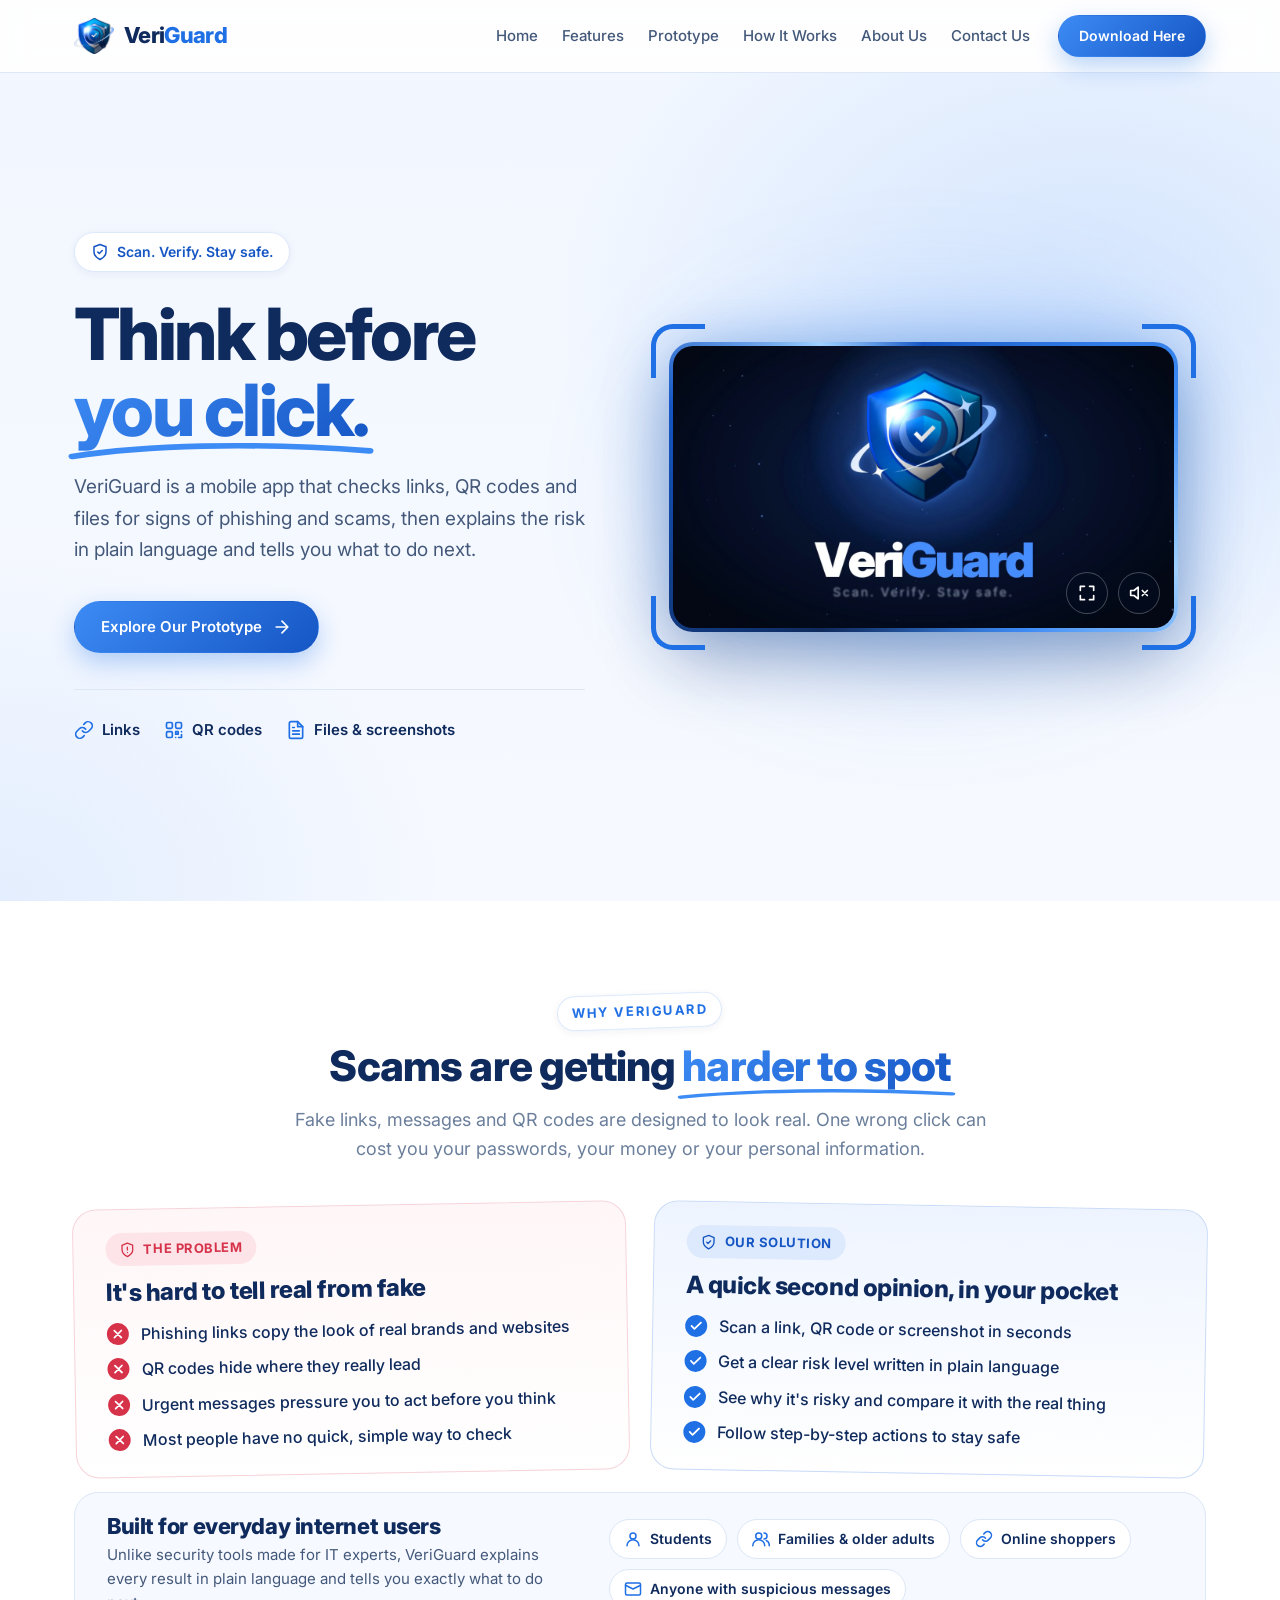
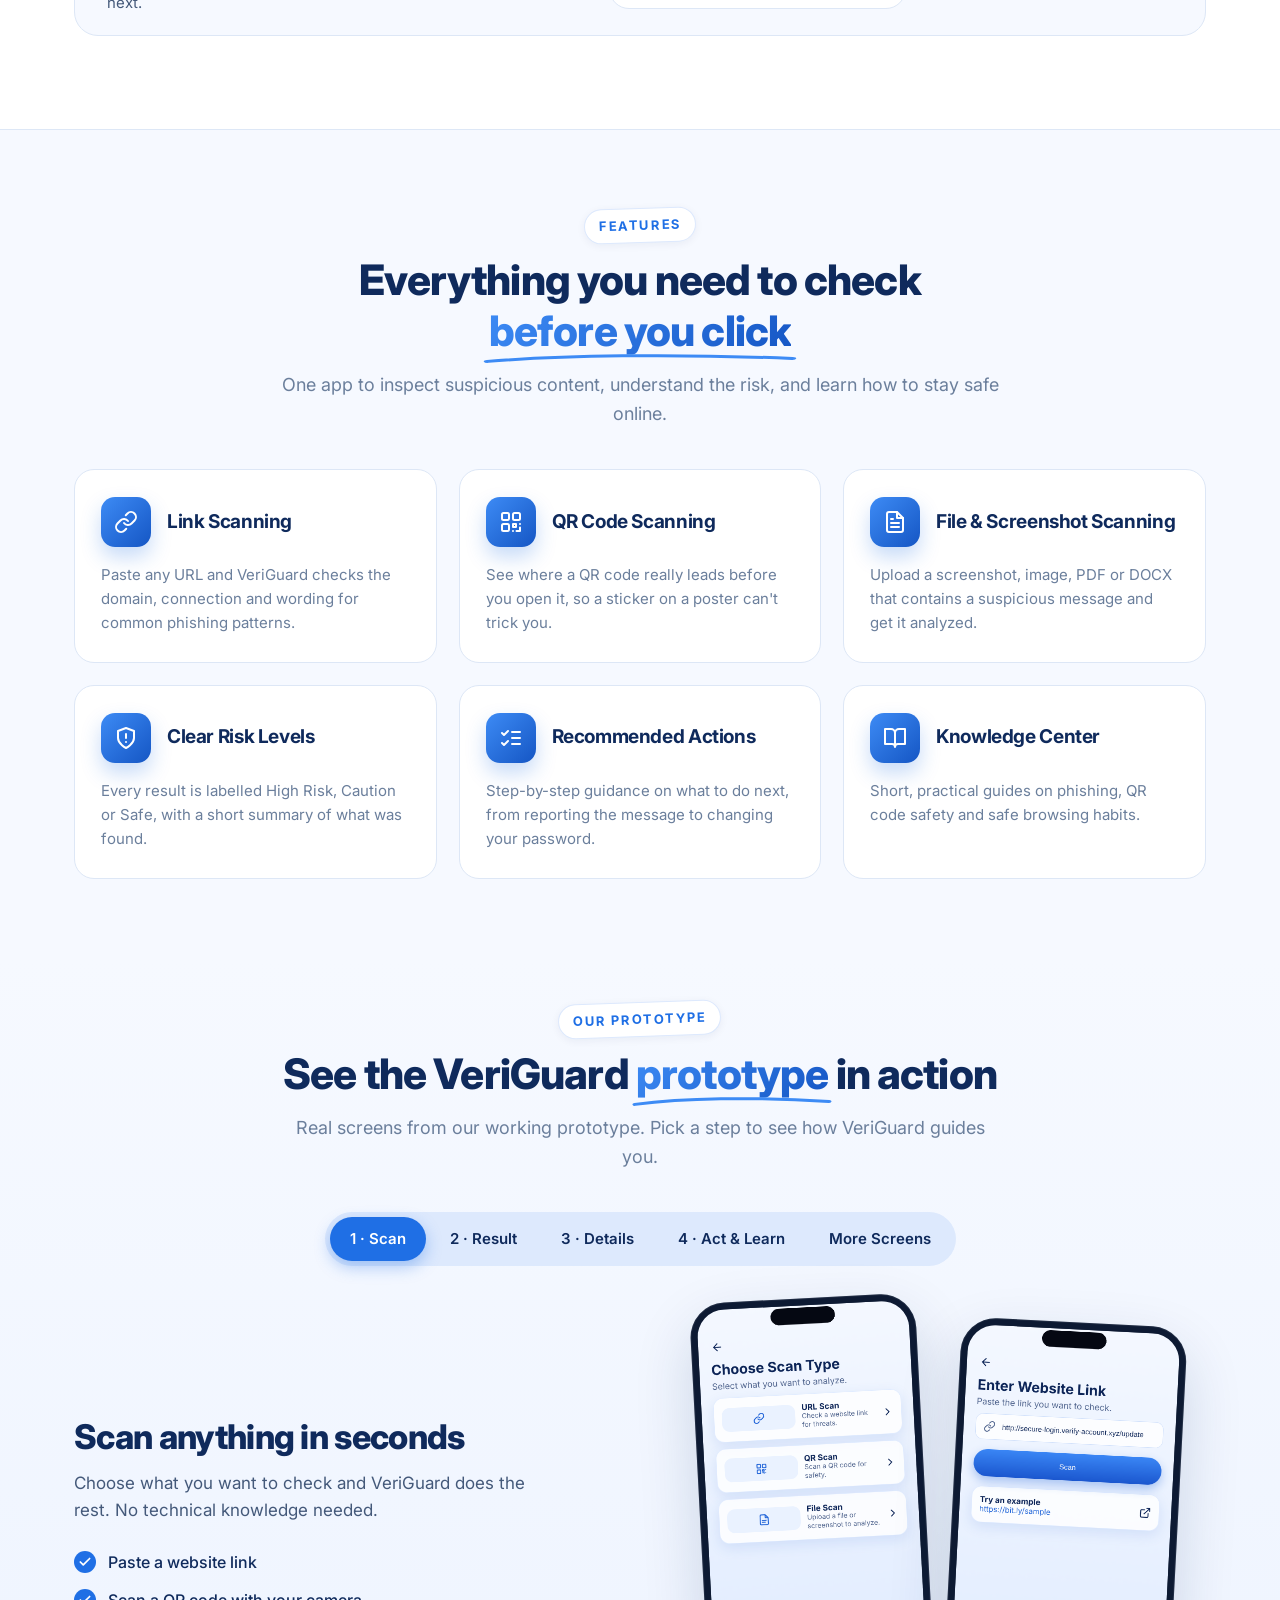
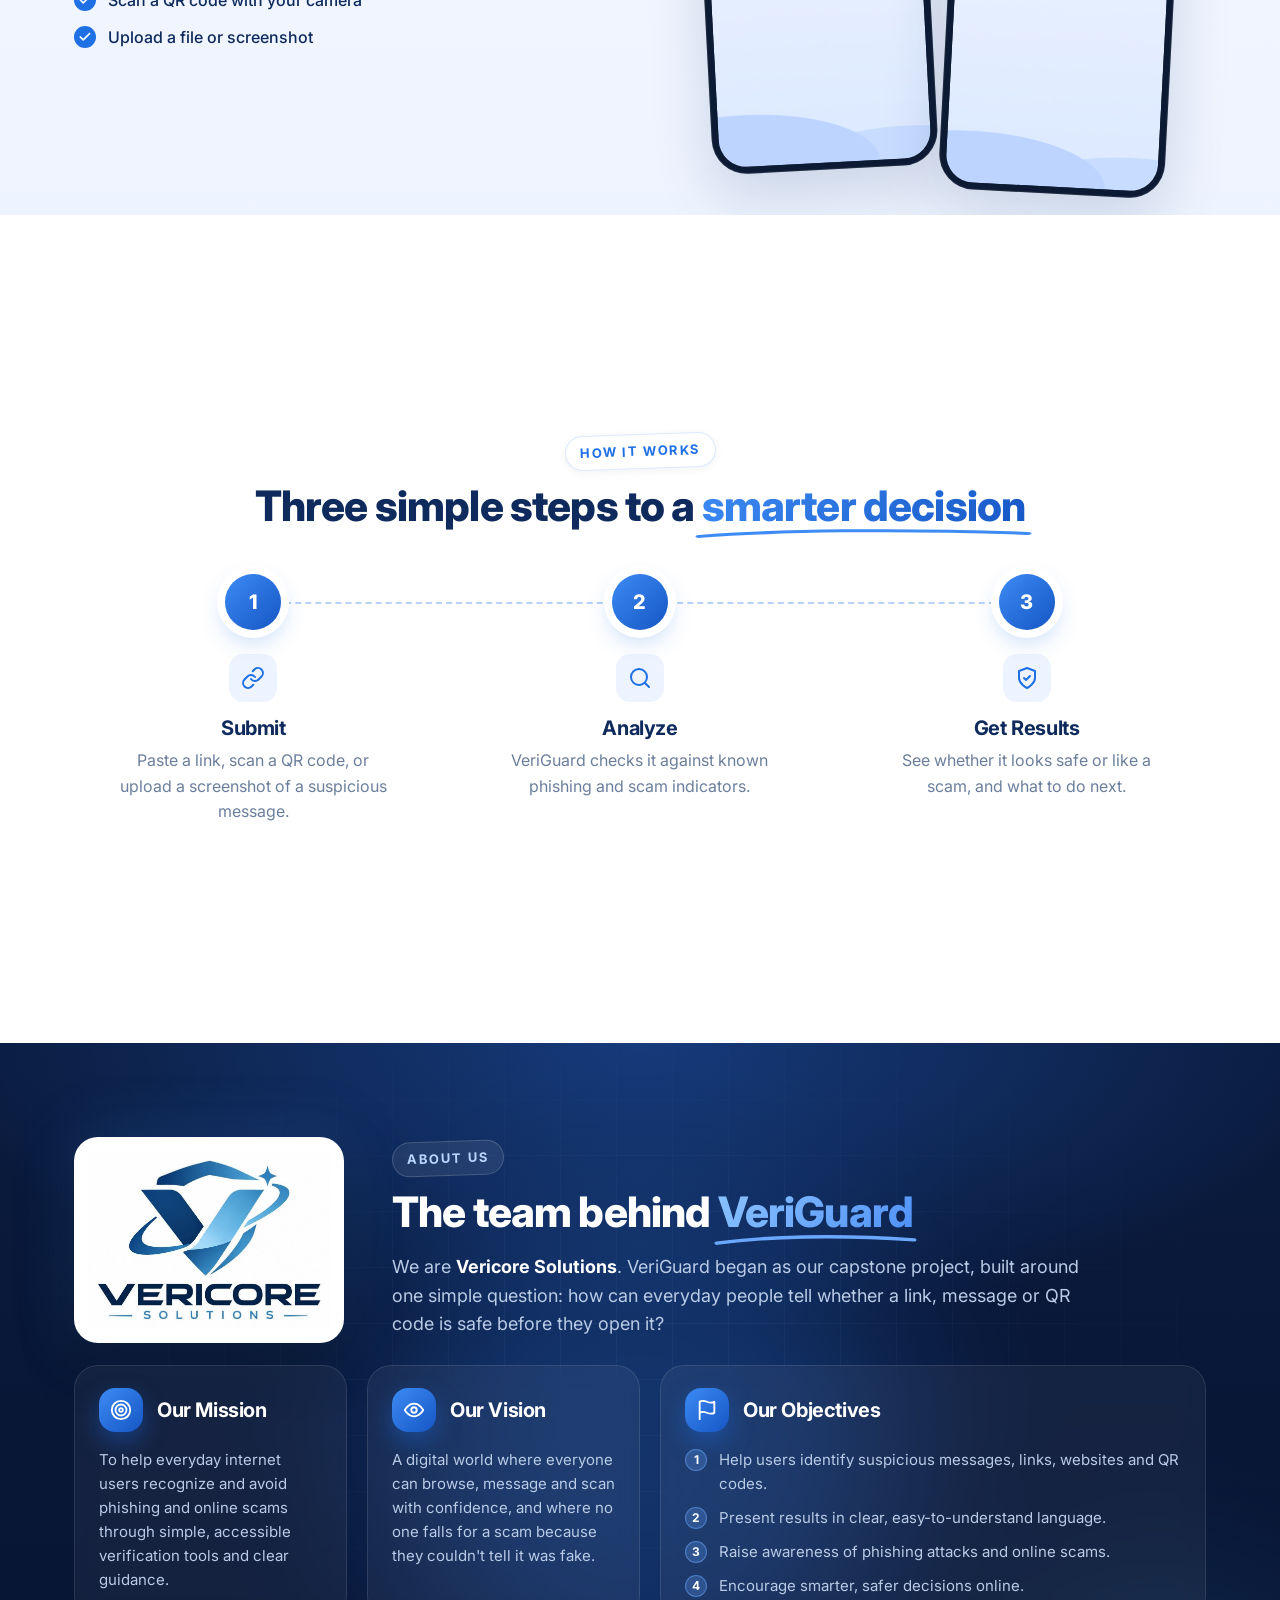
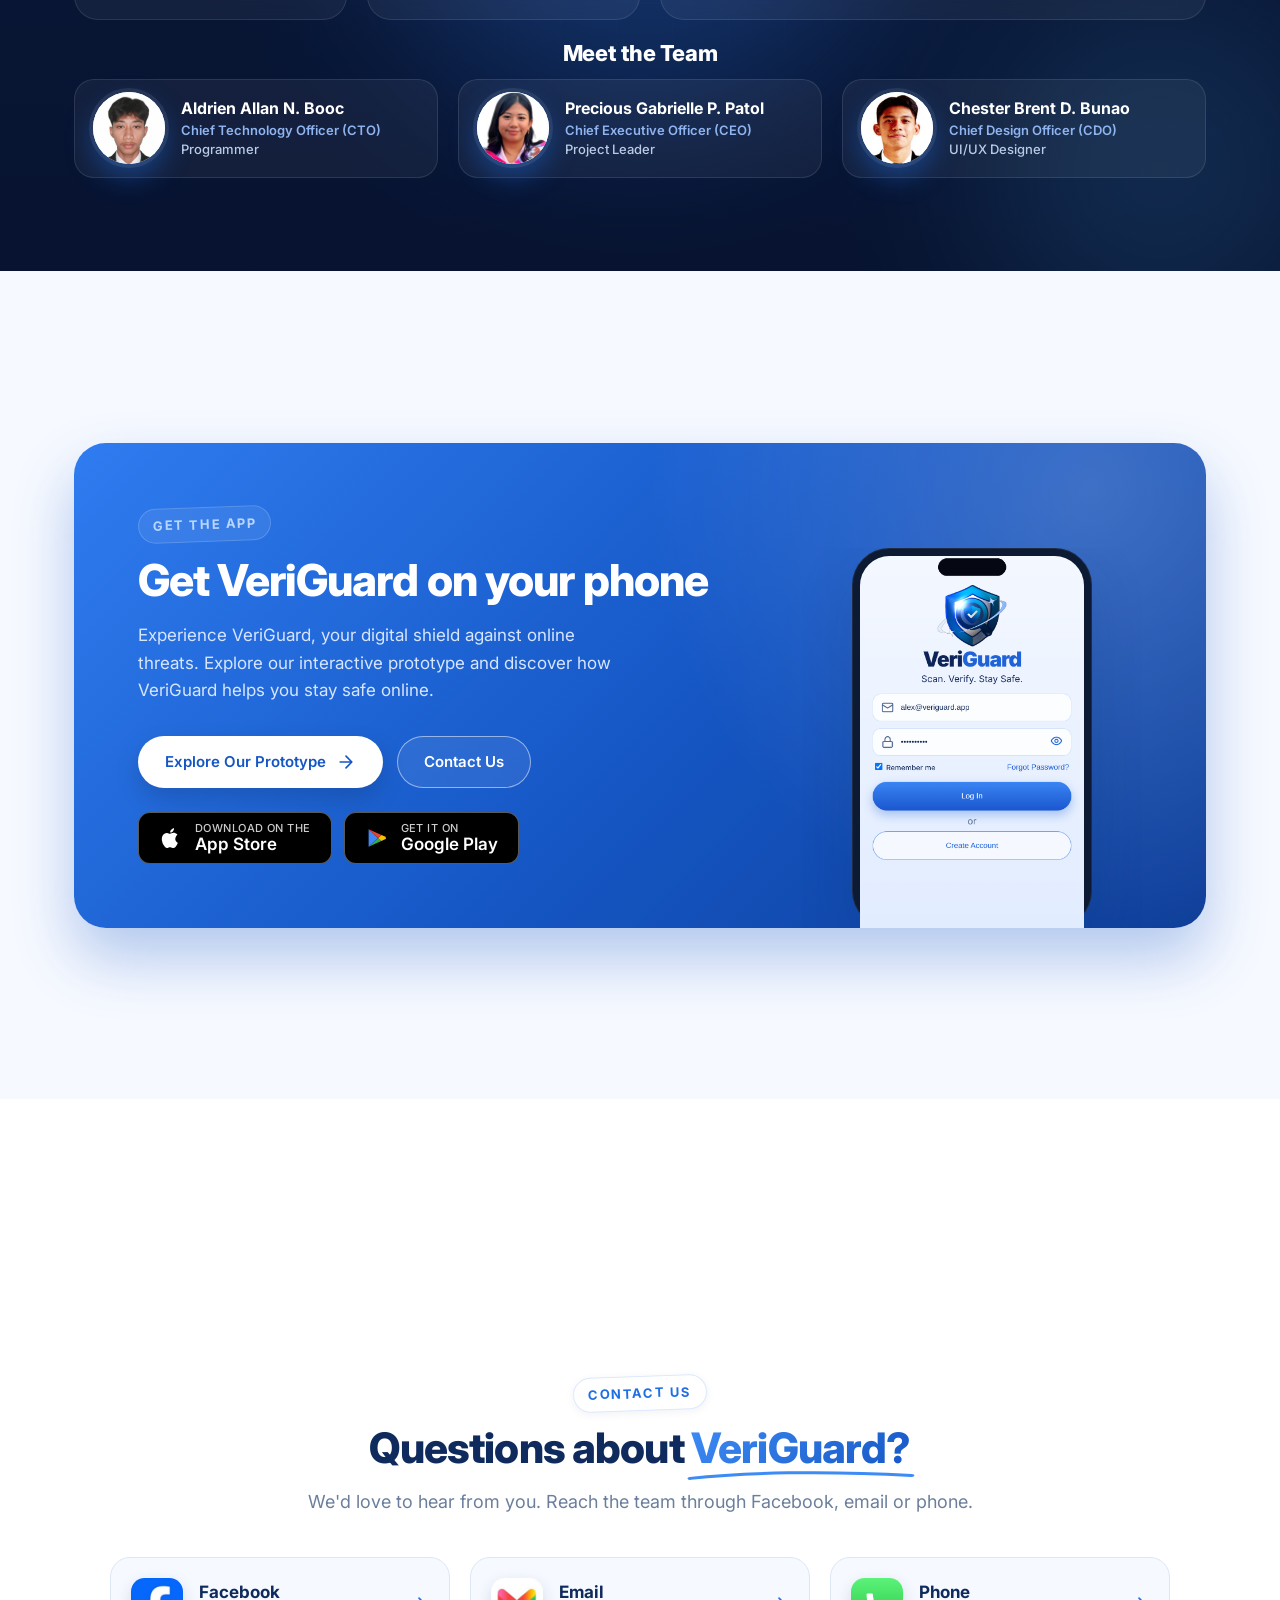
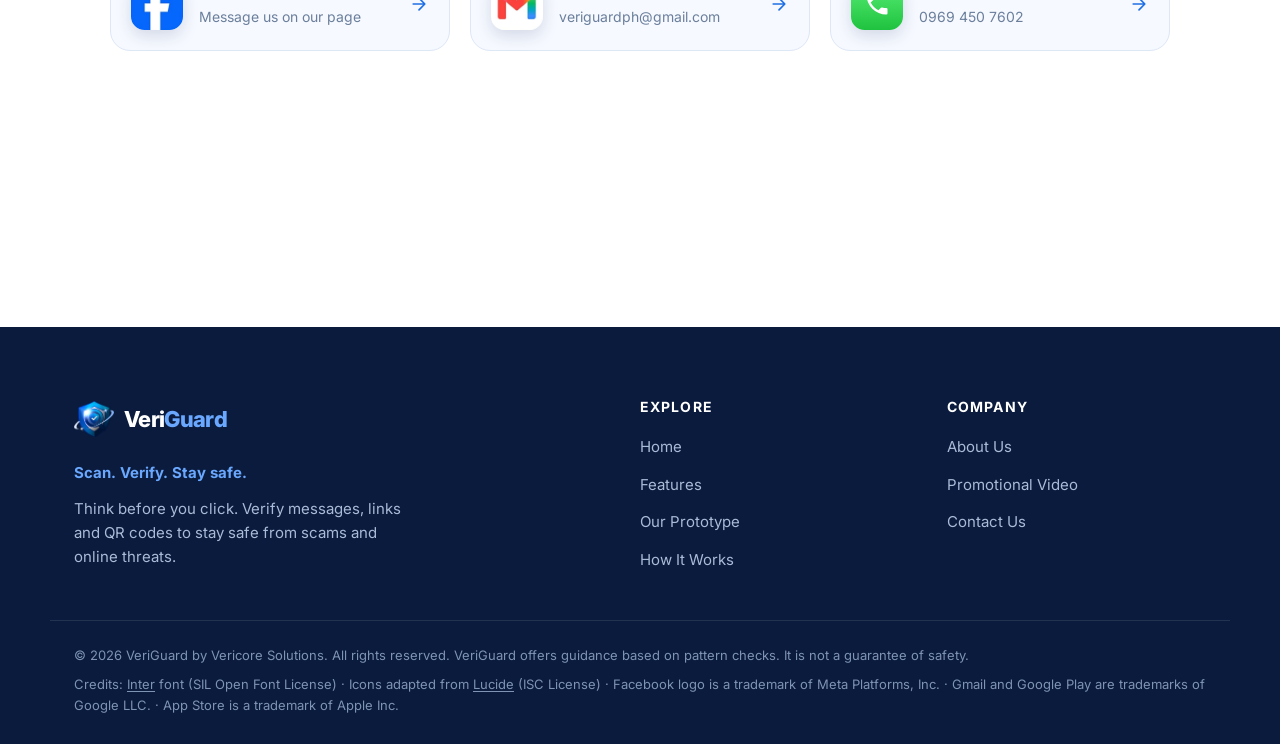
==== index.html @ 242f25fa "Updated VeriGuard website" ====
<!DOCTYPE html>
<html lang="en">
<head>
    <meta charset="UTF-8">
    <meta name="viewport" content="width=device-width, initial-scale=1.0">
    <meta name="description" content="VeriGuard checks links, QR codes and files for signs of phishing and scams, then tells you in plain language what to do next. Scan. Verify. Stay safe.">
    <title>VeriGuard | Scan. Verify. Stay Safe.</title>
    <link rel="icon" type="image/png" href="img/logo.png">

    <!-- Font: Inter (Google Fonts, SIL Open Font License) -->
    <link rel="preconnect" href="https://fonts.googleapis.com">
    <link rel="preconnect" href="https://fonts.gstatic.com" crossorigin>
    <link href="https://fonts.googleapis.com/css2?family=Inter:wght@400;500;600;700;800&display=swap" rel="stylesheet">

    <!-- Styles: base first, then one file per section, responsive last -->
    <link rel="stylesheet" href="css/style.css?v=3">
    <link rel="stylesheet" href="css/navbar.css?v=3">
    <link rel="stylesheet" href="css/home.css?v=3">
    <link rel="stylesheet" href="css/problem.css?v=3">
    <link rel="stylesheet" href="css/features.css?v=3">
    <link rel="stylesheet" href="css/showcase.css?v=3">
    <link rel="stylesheet" href="css/how-it-work.css?v=3">
    <link rel="stylesheet" href="css/about.css?v=3">
    <link rel="stylesheet" href="css/download.css?v=3">
    <link rel="stylesheet" href="css/contact.css?v=3">
    <link rel="stylesheet" href="css/footer.css?v=3">
    <link rel="stylesheet" href="css/effects.css?v=3">
    <link rel="stylesheet" href="css/responsive.css?v=3">

    <script src="js/main.js?v=3" defer></script>
</head>

<body>
    <!-- ============ ICON SPRITE (icons adapted from Lucide, ISC License) ============ -->
    <svg class="sprite" aria-hidden="true">
        <symbol id="i-link" viewBox="0 0 24 24"><path d="M10 13a5 5 0 0 0 7.54.54l3-3a5 5 0 0 0-7.07-7.07l-1.72 1.71"/><path d="M14 11a5 5 0 0 0-7.54-.54l-3 3a5 5 0 0 0 7.07 7.07l1.71-1.71"/></symbol>
        <symbol id="i-qr" viewBox="0 0 24 24"><rect x="3" y="3" width="7" height="7" rx="1.5"/><rect x="14" y="3" width="7" height="7" rx="1.5"/><rect x="3" y="14" width="7" height="7" rx="1.5"/><path d="M14 14h3v3h-3zM21 14v.01M14 21v.01M17.5 21H21M21 17.5V21"/></symbol>
        <symbol id="i-file" viewBox="0 0 24 24"><path d="M14 2H6a2 2 0 0 0-2 2v16a2 2 0 0 0 2 2h12a2 2 0 0 0 2-2V8z"/><path d="M14 2v6h6M16 13H8M16 17H8M10 9H8"/></symbol>
        <symbol id="i-shield-check" viewBox="0 0 24 24"><path d="M12 22s8-4 8-10V5l-8-3-8 3v7c0 6 8 10 8 10z"/><path d="m9 12 2 2 4-4"/></symbol>
        <symbol id="i-shield-alert" viewBox="0 0 24 24"><path d="M12 22s8-4 8-10V5l-8-3-8 3v7c0 6 8 10 8 10z"/><path d="M12 8v4M12 16h.01"/></symbol>
        <symbol id="i-list-check" viewBox="0 0 24 24"><path d="m3 17 2 2 4-4M3 7l2 2 4-4M13 6h8M13 12h8M13 18h8"/></symbol>
        <symbol id="i-book" viewBox="0 0 24 24"><path d="M2 3h6a4 4 0 0 1 4 4v14a3 3 0 0 0-3-3H2zM22 3h-6a4 4 0 0 0-4 4v14a3 3 0 0 1 3-3h7z"/></symbol>
        <symbol id="i-search" viewBox="0 0 24 24"><circle cx="11" cy="11" r="8"/><path d="m21 21-4.3-4.3"/></symbol>
        <symbol id="i-check" viewBox="0 0 24 24"><path d="M20 6 9 17l-5-5"/></symbol>
        <symbol id="i-x" viewBox="0 0 24 24"><path d="M18 6 6 18M6 6l12 12"/></symbol>
        <symbol id="i-mail" viewBox="0 0 24 24"><rect x="2" y="4" width="20" height="16" rx="2"/><path d="m22 7-10 5L2 7"/></symbol>
        <symbol id="i-arrow" viewBox="0 0 24 24"><path d="M5 12h14M12 5l7 7-7 7"/></symbol>
        <symbol id="i-menu" viewBox="0 0 24 24"><path d="M4 6h16M4 12h16M4 18h16"/></symbol>
        <symbol id="i-close" viewBox="0 0 24 24"><path d="M18 6 6 18M6 6l12 12"/></symbol>
        <symbol id="i-play" viewBox="0 0 24 24"><circle cx="12" cy="12" r="10"/><path d="m10 8 6 4-6 4z"/></symbol>
        <symbol id="i-user" viewBox="0 0 24 24"><circle cx="12" cy="8" r="4"/><path d="M4 21a8 8 0 0 1 16 0"/></symbol>
        <symbol id="i-users" viewBox="0 0 24 24"><circle cx="9" cy="8" r="4"/><path d="M1 21a8 8 0 0 1 16 0M16 4a4 4 0 0 1 0 8M19 14a7 7 0 0 1 4 7"/></symbol>
        <symbol id="i-target" viewBox="0 0 24 24"><circle cx="12" cy="12" r="10"/><circle cx="12" cy="12" r="6"/><circle cx="12" cy="12" r="2"/></symbol>
        <symbol id="i-eye" viewBox="0 0 24 24"><path d="M2 12s3.5-7 10-7 10 7 10 7-3.5 7-10 7S2 12 2 12z"/><circle cx="12" cy="12" r="3"/></symbol>
        <symbol id="i-flag" viewBox="0 0 24 24"><path d="M4 22V4M4 15s1-1 4-1 5 2 8 2 4-1 4-1V3s-1 1-4 1-5-2-8-2-4 1-4 1"/></symbol>
        <symbol id="i-spark" viewBox="0 0 24 24"><path d="M12 3v4M12 17v4M3 12h4M17 12h4M5.6 5.6l2.8 2.8M15.6 15.6l2.8 2.8M5.6 18.4l2.8-2.8M15.6 8.4l2.8-2.8"/></symbol>
    </svg>

    <!-- ============ NAVBAR ============ -->
    <header class="site-header">
        <nav class="navbar container" aria-label="Main">
            <a href="#home" class="logo">
                <img src="img/logo.png" alt="VeriGuard logo" class="logo-image">
                <span class="logo-text">Veri<span>Guard</span></span>
            </a>

            <button class="nav-toggle" type="button" aria-label="Open menu" aria-expanded="false" aria-controls="nav-menu">
                <svg class="icon icon-open"><use href="#i-menu"/></svg>
                <svg class="icon icon-close"><use href="#i-close"/></svg>
            </button>

            <div class="nav-menu" id="nav-menu">
                <ul class="nav-links">
                    <li><a href="#home">Home</a></li>
                    <li><a href="#features">Features</a></li>
                    <li><a href="#prototype">Prototype</a></li>
                    <li><a href="#how-it-works">How It Works</a></li>
                    <li><a href="#about">About Us</a></li>
                    <li><a href="#contact">Contact Us</a></li>
                </ul>
                <a href="#download" class="btn btn-primary btn-sm">Download Here</a>
            </div>
        </nav>
    </header>

    <main>
        <!-- ============ HOME ============ -->
        <section class="hero" id="home">
            <div class="hero-container container">
                <div class="hero-content">
                    <span class="eyebrow-pill">
                        <svg class="icon"><use href="#i-shield-check"/></svg>
                        Scan. Verify. Stay safe.
                    </span>

                    <h1>Think before<br><span class="text-gradient swoosh">you click.</span></h1>

                    <p class="hero-description">
                        VeriGuard is a mobile app that checks links, QR codes and files for signs of phishing
                        and scams, then explains the risk in plain language and tells you what to do next.
                    </p>

                    <div class="hero-buttons">
                        <a href="#prototype" class="btn btn-primary">
                            Explore Our Prototype
                            <svg class="icon"><use href="#i-arrow"/></svg>
                        </a>
                    </div>

                    <ul class="hero-checks">
                        <li><svg class="icon"><use href="#i-link"/></svg>Links</li>
                        <li><svg class="icon"><use href="#i-qr"/></svg>QR codes</li>
                        <li><svg class="icon"><use href="#i-file"/></svg>Files &amp; screenshots</li>
                    </ul>
                </div>

                <!-- Promo video: autoplays muted on loop (browsers only allow muted autoplay) -->
                <div class="hero-visual" id="promo-video">
                    <div class="hero-glow"></div>

                    <div class="scan-frame">
                        <!-- scanner corner brackets, like the QR scanner in the app -->
                        <span class="scan-corner tl" aria-hidden="true"></span>
                        <span class="scan-corner tr" aria-hidden="true"></span>
                        <span class="scan-corner bl" aria-hidden="true"></span>
                        <span class="scan-corner br" aria-hidden="true"></span>

                        <div class="scan-border">
                            <video class="hero-video-player" autoplay muted loop playsinline preload="auto" poster="img/video-poster.jpg" aria-label="VeriGuard promotional video">
                                <source src="video/1111 (1)(2).mp4" type="video/mp4">
                            </video>

                            <button class="sound-toggle" type="button" aria-label="Turn sound on" aria-pressed="false">
                                <svg class="icon icon-muted" viewBox="0 0 24 24"><path d="M11 5 6 9H2v6h4l5 4zM22 9l-6 6M16 9l6 6"/></svg>
                                <svg class="icon icon-sound" viewBox="0 0 24 24"><path d="M11 5 6 9H2v6h4l5 4zM15.5 8.5a5 5 0 0 1 0 7M19 5a10 10 0 0 1 0 14"/></svg>
                            </button>

                            <button class="fullscreen-toggle" type="button" aria-label="Watch video in fullscreen">
                                <svg class="icon" viewBox="0 0 24 24"><path d="M4 9V4h5M20 9V4h-5M4 15v5h5M20 15v5h-5"/></svg>
                            </button>
                        </div>
                    </div>
                </div>
            </div>
        </section>

        <!-- ============ PROBLEM & SOLUTION ============ -->
        <section class="section problem-section" id="problem">
            <div class="container">
                <div class="section-heading">
                    <span class="eyebrow">Why VeriGuard</span>
                    <h2>Scams are getting <span class="text-gradient swoosh">harder to spot</span></h2>
                    <p>Fake links, messages and QR codes are designed to look real. One wrong click can cost you your passwords, your money or your personal information.</p>
                </div>

                <div class="problem-grid">
                    <article class="ps-card ps-problem">
                        <span class="ps-label">
                            <svg class="icon"><use href="#i-shield-alert"/></svg>
                            The Problem
                        </span>
                        <h3>It's hard to tell real from fake</h3>
                        <ul class="ps-list">
                            <li><svg class="icon"><use href="#i-x"/></svg>Phishing links copy the look of real brands and websites</li>
                            <li><svg class="icon"><use href="#i-x"/></svg>QR codes hide where they really lead</li>
                            <li><svg class="icon"><use href="#i-x"/></svg>Urgent messages pressure you to act before you think</li>
                            <li><svg class="icon"><use href="#i-x"/></svg>Most people have no quick, simple way to check</li>
                        </ul>
                    </article>

                    <article class="ps-card ps-solution">
                        <span class="ps-label">
                            <svg class="icon"><use href="#i-shield-check"/></svg>
                            Our Solution
                        </span>
                        <h3>A quick second opinion, in your pocket</h3>
                        <ul class="ps-list">
                            <li><svg class="icon"><use href="#i-check"/></svg>Scan a link, QR code or screenshot in seconds</li>
                            <li><svg class="icon"><use href="#i-check"/></svg>Get a clear risk level written in plain language</li>
                            <li><svg class="icon"><use href="#i-check"/></svg>See why it's risky and compare it with the real thing</li>
                            <li><svg class="icon"><use href="#i-check"/></svg>Follow step-by-step actions to stay safe</li>
                        </ul>
                    </article>
                </div>

                <div class="audience">
                    <div class="audience-text">
                        <h3>Built for everyday internet users</h3>
                        <p>Unlike security tools made for IT experts, VeriGuard explains every result in plain language and tells you exactly what to do next.</p>
                    </div>
                    <ul class="audience-chips">
                        <li><svg class="icon"><use href="#i-user"/></svg>Students</li>
                        <li><svg class="icon"><use href="#i-users"/></svg>Families &amp; older adults</li>
                        <li><svg class="icon"><use href="#i-link"/></svg>Online shoppers</li>
                        <li><svg class="icon"><use href="#i-mail"/></svg>Anyone with suspicious messages</li>
                    </ul>
                </div>
            </div>
        </section>

        <!-- ============ FEATURES ============ -->
        <section class="section features-section" id="features">
            <div class="container">
                <div class="section-heading">
                    <span class="eyebrow">Features</span>
                    <h2>Everything you need to check <span class="text-gradient swoosh">before you click</span></h2>
                    <p>One app to inspect suspicious content, understand the risk, and learn how to stay safe online.</p>
                </div>

                <div class="features-grid">
                    <article class="feature-card">
                        <div class="feature-icon"><svg class="icon"><use href="#i-link"/></svg></div>
                        <h3>Link Scanning</h3>
                        <p>Paste any URL and VeriGuard checks the domain, connection and wording for common phishing patterns.</p>
                    </article>
                    <article class="feature-card">
                        <div class="feature-icon"><svg class="icon"><use href="#i-qr"/></svg></div>
                        <h3>QR Code Scanning</h3>
                        <p>See where a QR code really leads before you open it, so a sticker on a poster can't trick you.</p>
                    </article>
                    <article class="feature-card">
                        <div class="feature-icon"><svg class="icon"><use href="#i-file"/></svg></div>
                        <h3>File &amp; Screenshot Scanning</h3>
                        <p>Upload a screenshot, image, PDF or DOCX that contains a suspicious message and get it analyzed.</p>
                    </article>
                    <article class="feature-card">
                        <div class="feature-icon"><svg class="icon"><use href="#i-shield-alert"/></svg></div>
                        <h3>Clear Risk Levels</h3>
                        <p>Every result is labelled High Risk, Caution or Safe, with a short summary of what was found.</p>
                    </article>
                    <article class="feature-card">
                        <div class="feature-icon"><svg class="icon"><use href="#i-list-check"/></svg></div>
                        <h3>Recommended Actions</h3>
                        <p>Step-by-step guidance on what to do next, from reporting the message to changing your password.</p>
                    </article>
                    <article class="feature-card">
                        <div class="feature-icon"><svg class="icon"><use href="#i-book"/></svg></div>
                        <h3>Knowledge Center</h3>
                        <p>Short, practical guides on phishing, QR code safety and safe browsing habits.</p>
                    </article>
                </div>
            </div>
        </section>

        <!-- ============ OUR PROTOTYPE (screenshots) ============ -->
        <section class="section showcase-section" id="prototype">
            <div class="container">
                <div class="section-heading">
                    <span class="eyebrow">Our Prototype</span>
                    <h2>See the VeriGuard <span class="text-gradient swoosh">prototype</span> in action</h2>
                    <p>Real screens from our working prototype. Pick a step to see how VeriGuard guides you.</p>                </div>

                <!-- Tabs (styled like the tabs in the app). Without JavaScript, every panel simply shows. -->
                <div class="proto-tabs" role="tablist" aria-label="Prototype steps">
                    <button class="proto-tab" role="tab" type="button" id="tab-scan"    aria-controls="panel-scan"    aria-selected="true">1 &middot; Scan</button>
                    <button class="proto-tab" role="tab" type="button" id="tab-result"  aria-controls="panel-result"  aria-selected="false" tabindex="-1">2 &middot; Result</button>
                    <button class="proto-tab" role="tab" type="button" id="tab-details" aria-controls="panel-details" aria-selected="false" tabindex="-1">3 &middot; Details</button>
                    <button class="proto-tab" role="tab" type="button" id="tab-act"     aria-controls="panel-act"     aria-selected="false" tabindex="-1">4 &middot; Act &amp; Learn</button>
                    <button class="proto-tab" role="tab" type="button" id="tab-more"    aria-controls="panel-more"    aria-selected="false" tabindex="-1">More Screens</button>                </div>

                <!-- Panel 1 -->
                <div class="showcase-row" id="panel-scan" role="tabpanel" aria-labelledby="tab-scan">
                    <div class="showcase-text">
                        <h3>Scan anything in seconds</h3>
                        <p>Choose what you want to check and VeriGuard does the rest. No technical knowledge needed.</p>
                        <ul class="check-list">
                            <li><svg class="icon"><use href="#i-check"/></svg>Paste a website link</li>
                            <li><svg class="icon"><use href="#i-check"/></svg>Scan a QR code with your camera</li>
                            <li><svg class="icon"><use href="#i-check"/></svg>Upload a file or screenshot</li>
                        </ul>
                    </div>
                    <div class="showcase-phones">
                        <figure class="phone"><img src="img/screens/choose-scan-type.png" alt="Choose Scan Type screen with URL, QR and File scan options" loading="lazy"></figure>
                        <figure class="phone phone-offset"><img src="img/screens/enter-link-filled.png" alt="Enter Website Link screen with a suspicious link pasted in" loading="lazy"></figure>
                    </div>
                </div>

                <!-- Panel 2 -->
                <div class="showcase-row reverse" id="panel-result" role="tabpanel" aria-labelledby="tab-result">
                    <div class="showcase-text">
                        <h3>A clear verdict, not jargon</h3>
                        <p>Results are colour-coded and written in plain language, so you know right away whether something is safe.</p>
                        <ul class="check-list">
                            <li><svg class="icon"><use href="#i-check"/></svg>High Risk, Caution or Low Concern at a glance</li>
                            <li><svg class="icon"><use href="#i-check"/></svg>A short summary of every warning sign</li>
                            <li><svg class="icon"><use href="#i-check"/></svg>Honest about limits: guidance, not a guarantee</li>
                        </ul>
                    </div>
                    <div class="showcase-phones">
                        <figure class="phone"><img src="img/screens/result-high-risk.png" alt="High Risk scan result with four warning signs" loading="lazy"></figure>
                        <figure class="phone phone-offset"><img src="img/screens/result-low-concern.png" alt="Low Concern scan result with no warning indicators" loading="lazy"></figure>
                    </div>
                </div>

                <!-- Panel 3 -->
                <div class="showcase-row" id="panel-details" role="tabpanel" aria-labelledby="tab-details">
                    <div class="showcase-text">
                        <h3>See exactly why</h3>
                        <p>Dig into the findings to understand what made a link suspicious, and compare it with what a legitimate one looks like.</p>
                        <ul class="check-list">
                            <li><svg class="icon"><use href="#i-check"/></svg>Threat type, risk level and detection basis</li>
                            <li><svg class="icon"><use href="#i-check"/></svg>Side-by-side comparison with legitimate sources</li>
                            <li><svg class="icon"><use href="#i-check"/></svg>Checks domain, connection, wording and login requests</li>
                        </ul>
                    </div>
                    <div class="showcase-phones">
                        <figure class="phone"><img src="img/screens/detailed-findings.png" alt="Detailed Findings screen listing URL, threat type, risk level and detection basis" loading="lazy"></figure>
                        <figure class="phone phone-offset"><img src="img/screens/content-comparison.png" alt="Content Comparison screen comparing the submitted link with legitimate reference information" loading="lazy"></figure>
                    </div>
                </div>

                <!-- Panel 4 -->
                <div class="showcase-row reverse" id="panel-act" role="tabpanel" aria-labelledby="tab-act">
                    <div class="showcase-text">
                        <h3>Know what to do next</h3>
                        <p>VeriGuard doesn't stop at a warning. It walks you through the right next steps and helps you spot scams on your own.</p>
                        <ul class="check-list">
                            <li><svg class="icon"><use href="#i-check"/></svg>Recommended actions for every risky result</li>
                            <li><svg class="icon"><use href="#i-check"/></svg>Knowledge Center with easy safety guides</li>
                            <li><svg class="icon"><use href="#i-check"/></svg>Scan history to review past checks</li>
                        </ul>
                    </div>
                    <div class="showcase-phones">
                        <figure class="phone"><img src="img/screens/recommended-actions.png" alt="Recommended Actions screen with five safety steps" loading="lazy"></figure>
                        <figure class="phone phone-offset"><img src="img/screens/what-is-phishing.png" alt="What is Phishing article explaining the scam, warning signs and how to stay safe" loading="lazy"></figure>
                    </div>
                </div>

                <!-- Panel 5: more screens -->
                <div class="gallery" id="panel-more" role="tabpanel" aria-labelledby="tab-more">
                    <div class="gallery-track" tabindex="0" aria-label="More app screens, scroll sideways">
                        <figure class="phone"><img src="img/screens/login.png" alt="Login screen" loading="lazy"><figcaption>Sign In</figcaption></figure>
                        <figure class="phone"><img src="img/screens/home.png" alt="Home screen with Scan and Verify and quick actions" loading="lazy"><figcaption>Home</figcaption></figure>
                        <figure class="phone"><img src="img/screens/scan-qr.png" alt="Scan QR Code screen" loading="lazy"><figcaption>QR Scanner</figcaption></figure>
                        <figure class="phone"><img src="img/screens/upload-file.png" alt="Upload File screen" loading="lazy"><figcaption>File Upload</figcaption></figure>
                        <figure class="phone"><img src="img/screens/scan-history.png" alt="Scan History screen" loading="lazy"><figcaption>Scan History</figcaption></figure>
                        <figure class="phone"><img src="img/screens/knowledge-center.png" alt="Knowledge Center screen" loading="lazy"><figcaption>Knowledge Center</figcaption></figure>
                        <figure class="phone"><img src="img/screens/profile.png" alt="Profile screen" loading="lazy"><figcaption>Profile</figcaption></figure>
                    </div>
                </div>            </div>
        </section>

        <!-- ============ HOW IT WORKS ============ -->
        <section class="section how-section" id="how-it-works">
            <div class="container">
                <div class="section-heading">
                    <span class="eyebrow">How It Works</span>
                    <h2>Three simple steps to a <span class="text-gradient swoosh">smarter decision</span></h2>
                </div>

                <ol class="steps">
                    <li class="step-card">
                        <span class="step-number">1</span>
                        <div class="step-icon"><svg class="icon"><use href="#i-link"/></svg></div>
                        <h3>Submit</h3>
                        <p>Paste a link, scan a QR code, or upload a screenshot of a suspicious message.</p>
                    </li>
                    <li class="step-card">
                        <span class="step-number">2</span>
                        <div class="step-icon"><svg class="icon"><use href="#i-search"/></svg></div>
                        <h3>Analyze</h3>
                        <p>VeriGuard checks it against known phishing and scam indicators.</p>
                    </li>
                    <li class="step-card">
                        <span class="step-number">3</span>
                        <div class="step-icon"><svg class="icon"><use href="#i-shield-check"/></svg></div>
                        <h3>Get Results</h3>
                        <p>See whether it looks safe or like a scam, and what to do next.</p>
                    </li>
                </ol>
            </div>
        </section>

        <!-- ============ ABOUT US ============ -->
        <section class="section about-section" id="about">
            <!-- decorative background layers -->
            <div class="about-bg" aria-hidden="true">
                <span class="about-orb orb-1"></span>
                <span class="about-orb orb-2"></span>
                <span class="about-grid"></span>
            </div>

            <div class="container">
                <!-- Company logo beside the heading -->
                <div class="about-intro">
                    <div class="company-logo">
                        <img src="img/vericore-logo.jpg" alt="Vericore Solutions logo">
                    </div>
                    <div class="section-heading on-dark">
                        <span class="eyebrow eyebrow-light">About Us</span>
                        <h2>The team behind <span class="text-gradient-light swoosh swoosh-light">VeriGuard</span></h2>
                        <p>
                            We are <strong>Vericore Solutions</strong>. VeriGuard began as our capstone project, built around one
                            simple question: how can everyday people tell whether a link, message or QR code is safe before they open it?
                        </p>
                    </div>
                </div>

                <!-- Mission / Vision / Objectives -->
                <div class="mvo-grid">
                    <article class="mvo-card">
                        <div class="mvo-icon"><svg class="icon"><use href="#i-target"/></svg></div>
                        <h3>Our Mission</h3>
                        <p>To help everyday internet users recognize and avoid phishing and online scams through simple, accessible verification tools and clear guidance.</p>
                    </article>
                    <article class="mvo-card">
                        <div class="mvo-icon"><svg class="icon"><use href="#i-eye"/></svg></div>
                        <h3>Our Vision</h3>
                        <p>A digital world where everyone can browse, message and scan with confidence, and where no one falls for a scam because they couldn't tell it was fake.</p>
                    </article>
                    <article class="mvo-card mvo-objectives">
                        <div class="mvo-icon"><svg class="icon"><use href="#i-flag"/></svg></div>
                        <h3>Our Objectives</h3>
                        <ol>
                            <li>Help users identify suspicious messages, links, websites and QR codes.</li>
                            <li>Present results in clear, easy-to-understand language.</li>
                            <li>Raise awareness of phishing attacks and online scams.</li>
                            <li>Encourage smarter, safer decisions online.</li>
                        </ol>
                    </article>
                </div>

                <!-- Team -->
                <!-- Team: name, title, role -->
                <div class="team">
                    <h3 class="team-title">Meet the Team</h3>
                    <ul class="team-grid">
                        <li class="team-card">
                            <span class="team-avatar"><img src="img/team/aldrien-booc.jpg" alt="Aldrien Allan N. Booc" loading="lazy"></span>
                            <span class="team-info">
                                <strong>Aldrien Allan N. Booc</strong>
                                <small>Chief Technology Officer (CTO)</small>
                                <small class="team-role">Programmer</small>
                            </span>
                        </li>
                        <li class="team-card">
                            <span class="team-avatar"><img src="img/team/precious-patol.png" alt="Precious Gabrielle P. Patol" loading="lazy"></span>
                            <span class="team-info">
                                <strong>Precious Gabrielle P. Patol</strong>
                                <small>Chief Executive Officer (CEO)</small>
                                <small class="team-role">Project Leader</small>
                            </span>
                        </li>
                        <li class="team-card">
                            <span class="team-avatar"><img src="img/team/chester-bunao.jpg" alt="Chester Brent D. Bunao" loading="lazy"></span>
                            <span class="team-info">
                                <strong>Chester Brent D. Bunao</strong>
                                <small>Chief Design Officer (CDO)</small>
                                <small class="team-role">UI/UX Designer</small>
                            </span>
                        </li>
                    </ul>
                </div>
            </div>
        </section>

        <!-- ============ GET THE APP (call to action) ============ -->
        <section class="section download-section" id="download">
            <div class="container">
                <div class="download-card">
                    <div class="download-text">
                        <span class="eyebrow eyebrow-light">Get the App</span>
                        <h2>Get VeriGuard on your phone</h2>
                        <p>
                            Experience VeriGuard, your digital shield against online threats.
    Explore our interactive prototype and discover how VeriGuard
    helps you stay safe online.
                        </p>

                        <div class="download-buttons">
                            <a class="btn btn-white" href="https://preciousgabrielle.github.io/VeriGuard-Prototype/" target="_blank" rel="noopener">
                                Explore Our Prototype
                                <svg class="icon"><use href="#i-arrow"/></svg>
                            </a>
                            <a class="btn btn-ghost-light" href="#contact">Contact Us</a>
                        </div>

                        <!-- Store badges open the VeriGuard interactive prototype (prototype/index.html) in a new tab.
                             When the app is published, replace each href with the real store link. -->
                        <div class="store-badges">
                            <a class="store-badge" href="https://preciousgabrielle.github.io/VeriGuard-Prototype/" target="_blank" rel="noopener" aria-label="App Store: open the VeriGuard prototype">
                                <svg viewBox="0 0 24 24" aria-hidden="true">
                                    <path fill="#fff" d="M16.4 12.6c0-2.5 2-3.7 2.1-3.8-1.2-1.7-3-1.9-3.6-2-1.5-.2-3 .9-3.8.9s-2-.9-3.3-.8C6.1 6.9 4.5 7.9 3.7 9.4c-1.8 3.1-.5 7.6 1.3 10.1.8 1.2 1.8 2.6 3.1 2.5 1.2-.1 1.7-.8 3.2-.8s1.9.8 3.2.8c1.3 0 2.2-1.2 3-2.4.9-1.4 1.3-2.7 1.3-2.8 0 0-2.6-1-2.6-4.2zM14 5.2c.7-.8 1.1-1.9 1-3-1 0-2.1.7-2.8 1.5-.6.7-1.2 1.8-1 2.9 1.1.1 2.1-.6 2.8-1.4z"/>
                                </svg>
                                <span><small>Download on the</small>App Store</span>
                            </a>
                            <a class="store-badge" href="https://preciousgabrielle.github.io/VeriGuard-Prototype/" target="_blank" rel="noopener" aria-label="Google Play: open the VeriGuard prototype">
                                <svg viewBox="0 0 24 24" aria-hidden="true">
                                    <path fill="#4285F4" d="M3.6 20.7 13.1 12 3.6 3.2v17.5z"/>
                                    <path fill="#34A853" d="M16.4 14.9 13.1 12 3.6 20.7l12.8-5.8z"/>
                                    <path fill="#FBBC04" d="M20.6 10.7 16.4 9 13.1 12l3.3 2.9 4.2-1.9c.6-.3.6-1.2 0-1.5z"/>
                                    <path fill="#EA4335" d="M3.6 3.2 13.1 12l3.3-3L3.6 3.2z"/>
                                </svg>
                                <span><small>Get it on</small>Google Play</span>
                            </a>
                        </div>
                    </div>

                    <div class="download-phone">
                        <figure class="phone"><img src="img/screens/login.png" alt="VeriGuard login screen" loading="lazy"></figure>
                    </div>
                </div>
            </div>
        </section>

        <!-- ============ CONTACT US ============ -->
        <section class="section contact-section" id="contact">
            <div class="container">
                <div class="section-heading">
                    <span class="eyebrow">Contact Us</span>
                    <h2>Questions about <span class="text-gradient swoosh">VeriGuard?</span></h2>
                    <p>We'd love to hear from you. Reach the team through Facebook, email or phone.</p>
                </div>

                <div class="contact-options">
                    <a href="https://www.facebook.com/profile.php?id=61596093307968" target="_blank" rel="noopener noreferrer" class="contact-card">
                        <span class="contact-icon">
                            <img src="img/icons/facebook.png" alt="">
                        </span>
                        <span class="contact-text">
                            <strong>Facebook</strong>
                            <small>Message us on our page</small>
                        </span>
                        <svg class="icon contact-arrow"><use href="#i-arrow"/></svg>
                    </a>
                    <!-- Opens a new Gmail message in the browser (a plain mailto: link does nothing on computers without a mail app) -->
                    <a href="https://mail.google.com/mail/?view=cm&amp;fs=1&amp;to=veriguardph@gmail.com" target="_blank" rel="noopener noreferrer" class="contact-card">
                        <span class="contact-icon">
                            <img src="img/icons/gmail.png" alt="">
                        </span>
                        <span class="contact-text">
                            <strong>Email</strong>
                            <small>veriguardph@gmail.com</small>
                        </span>
                        <svg class="icon contact-arrow"><use href="#i-arrow"/></svg>
                    </a>
                    <!-- tel: link opens the dialer on phones (and calling apps on computers) -->
                    <a href="tel:+639694507602" class="contact-card">
                        <span class="contact-icon contact-icon-phone">
                            <svg viewBox="0 0 24 24" aria-hidden="true"><path fill="currentColor" d="M6.6 10.8a15.1 15.1 0 0 0 6.6 6.6l2.2-2.2a1 1 0 0 1 1-.25 11.4 11.4 0 0 0 3.6.57 1 1 0 0 1 1 1V20a1 1 0 0 1-1 1A17 17 0 0 1 3 4a1 1 0 0 1 1-1h3.5a1 1 0 0 1 1 1c0 1.25.2 2.45.57 3.57a1 1 0 0 1-.25 1z"/></svg>
                        </span>
                        <span class="contact-text">
                            <strong>Phone</strong>
                            <small>0969 450 7602</small>
                        </span>
                        <svg class="icon contact-arrow"><use href="#i-arrow"/></svg>
                    </a>
                </div>
            </div>
        </section>
    </main>

    <!-- ============ FOOTER ============ -->
    <footer class="site-footer">
        <div class="footer-container container">
            <div class="footer-brand">
                <a href="#home" class="logo logo-light">
                    <img src="img/logo.png" alt="" class="logo-image">
                    <span class="logo-text">Veri<span>Guard</span></span>
                </a>
                <p class="footer-tagline">Scan. Verify. Stay safe.</p>
                <p>Think before you click. Verify messages, links and QR codes to stay safe from scams and online threats.</p>
            </div>

            <div class="footer-col">
                <h4>Explore</h4>
                <ul>
                    <li><a href="#home">Home</a></li>
                    <li><a href="#features">Features</a></li>
                    <li><a href="#prototype">Our Prototype</a></li>
                    <li><a href="#how-it-works">How It Works</a></li>
                </ul>
            </div>

            <div class="footer-col">
                <h4>Company</h4>
                <ul>
                    <li><a href="#about">About Us</a></li>
                    <li><a href="#promo-video">Promotional Video</a></li>
                    <li><a href="#contact">Contact Us</a></li>
                </ul>
            </div>
        </div>

        <div class="footer-bottom container">
            <p>&copy; 2026 VeriGuard by Vericore Solutions. All rights reserved. VeriGuard offers guidance based on pattern checks. It is not a guarantee of safety.</p>
            <p class="credits">
                Credits: <a href="https://fonts.google.com/specimen/Inter" target="_blank" rel="noopener noreferrer">Inter</a> font (SIL Open Font License) &middot;
                Icons adapted from <a href="https://lucide.dev" target="_blank" rel="noopener noreferrer">Lucide</a> (ISC License) &middot;
                Facebook logo is a trademark of Meta Platforms, Inc. &middot; Gmail and Google Play are trademarks of Google LLC. &middot; App Store is a trademark of Apple Inc.
            </p>
        </div>
    </footer>
</body>
</html>
---- css/style.css ----
/* =====================================================
   VERIGUARD WEBSITE: BASE STYLES
   Colors, typography, buttons and shared components.
   Section styles live in their own files.
===================================================== */

/* ---------- Design tokens ---------- */
:root {
    --navy-900: #0a1b3d;
    --navy: #0f2a5c;
    --text: #44597a;
    --muted: #6b7f9c;

    --blue: #1f6fe5;
    --blue-dark: #1556c4;
    --blue-light: #3d8bf5;
    --blue-50: #eef4ff;
    --blue-100: #dde9fd;

    --bg: #f6f9ff;
    --white: #ffffff;
    --border: #dde7f6;

    --danger: #d6334a;
    --danger-bg: #fde4e8;
    --success: #1c8f52;
    --success-bg: #ddf5e7;

    --gradient: linear-gradient(135deg, #3d8bf5 0%, #1556c4 100%);
    --shadow-sm: 0 2px 8px rgba(15, 42, 92, 0.06);
    --shadow: 0 12px 32px rgba(15, 42, 92, 0.08);
    --shadow-lg: 0 24px 60px rgba(15, 42, 92, 0.16);

    --radius: 20px;
    --radius-sm: 12px;
    --container: 1180px;
    --header-h: 72px;
}

/* ---------- Reset ---------- */
*,
*::before,
*::after {
    margin: 0;
    padding: 0;
    box-sizing: border-box;
}

html {
    scroll-behavior: smooth;
    scroll-padding-top: var(--header-h);
    /* Hide the page scrollbar. Scrolling with the mouse wheel, touch and keys still works. */
    scrollbar-width: none;          /* Firefox */
    -ms-overflow-style: none;       /* old Edge / IE */
}

html::-webkit-scrollbar,
body::-webkit-scrollbar {
    display: none;                  /* Chrome, Edge, Safari */
}

body {
    font-family: "Inter", "Segoe UI", Arial, sans-serif;
    font-size: 16px;
    line-height: 1.6;
    color: var(--text);
    background: var(--bg);
    overflow-x: hidden;
    -webkit-font-smoothing: antialiased;
}

img {
    max-width: 100%;
    display: block;
}

a {
    color: inherit;
    text-decoration: none;
}

ul,
ol {
    list-style: none;
}

h1,
h2,
h3,
h4 {
    color: var(--navy);
    line-height: 1.2;
    letter-spacing: -0.02em;
}

a:focus-visible,
button:focus-visible,
[tabindex]:focus-visible {
    outline: 3px solid var(--blue-light);
    outline-offset: 3px;
    border-radius: 6px;
}

.sprite {
    display: none;
}

/* ---------- Icons (from the sprite in index.html) ---------- */
.icon {
    width: 20px;
    height: 20px;
    flex-shrink: 0;
    fill: none;
    stroke: currentColor;
    stroke-width: 2;
    stroke-linecap: round;
    stroke-linejoin: round;
}

/* ---------- Layout ---------- */
.container {
    width: 100%;
    max-width: var(--container);
    margin: 0 auto;
    padding: 0 24px;
}

.section {
    position: relative;
    isolation: isolate;     /* keeps decorative background layers behind this section's content */
    overflow: hidden;
    padding: 100px 0;
}

/* Headings and text on dark navy sections */
.section-heading.on-dark h2 {
    color: var(--white);
}

.section-heading.on-dark p {
    color: #b9cbe6;
}

/* ---------- Section headings ---------- */
.section-heading {
    max-width: 860px;
    margin: 0 auto clamp(24px, 4.5vh, 56px);
    text-align: center;
}

/* sizes follow the screen width AND height, so a section fits on short laptop screens */
.section-heading h2 {
    font-size: clamp(28px, min(3.4vw, 5.4vh), 42px);
    font-weight: 800;
    margin: clamp(8px, 1.4vh, 12px) 0 clamp(8px, 1.4vh, 14px);
}

.section-heading p {
    max-width: 720px;
    margin: 0 auto;
    font-size: clamp(15px, 2.4vh, 18px);
    color: var(--muted);
}

/* ---------- Computers: every section fills one screen ----------
   Clicking a menu link shows the whole section, centered
   under the menu bar. On phones, sections stack normally. */
@media screen and (min-width: 981px) {
    .section,
    .hero {
        min-height: calc(100vh - var(--header-h));
        min-height: calc(100svh - var(--header-h));
        display: flex;
        flex-direction: column;
        justify-content: center;
        padding-top: clamp(28px, 5vh, 80px);
        padding-bottom: clamp(28px, 5vh, 80px);
    }
}

/* Small label above headings, styled as a slightly tilted tag */
.eyebrow {
    display: inline-block;
    padding: 6px 14px;
    border-radius: 999px;
    font-size: 13px;
    font-weight: 700;
    letter-spacing: 0.12em;
    text-transform: uppercase;
    color: var(--blue);
    background: var(--white);
    border: 1px solid var(--blue-100);
    box-shadow: var(--shadow-sm);
    transform: rotate(-2deg);
}

.eyebrow-light {
    color: #b9d6ff;
    background: rgba(255, 255, 255, 0.08);
    border-color: rgba(255, 255, 255, 0.16);
    box-shadow: none;
}

.text-gradient {
    background: var(--gradient);
    -webkit-background-clip: text;
    background-clip: text;
    color: transparent;
}

/* lighter gradient for headings on dark backgrounds */
.text-gradient-light {
    background: linear-gradient(135deg, #8cc4ff 0%, #4d8ff7 100%);
    -webkit-background-clip: text;
    background-clip: text;
    color: transparent;
}

/* ---------- Buttons ---------- */
.btn {
    display: inline-flex;
    align-items: center;
    justify-content: center;
    gap: 10px;
    min-height: 52px;
    padding: 0 26px;
    border-radius: 999px;
    border: 1.5px solid transparent;
    font: inherit;
    font-size: 15px;
    font-weight: 600;
    cursor: pointer;
    transition: transform 0.2s ease, box-shadow 0.2s ease, background 0.2s ease, color 0.2s ease;
}

.btn:hover {
    transform: translateY(-2px);
}

.btn-sm {
    min-height: 42px;
    padding: 0 20px;
    font-size: 14px;
}

.btn-primary {
    color: var(--white);
    background: var(--gradient);
    box-shadow: 0 10px 24px rgba(31, 111, 229, 0.3);
}

.btn-primary:hover {
    box-shadow: 0 14px 30px rgba(31, 111, 229, 0.4);
}

.btn-outline {
    color: var(--blue);
    background: var(--white);
    border-color: #a9c7f5;
}

.btn-outline:hover {
    border-color: var(--blue);
    box-shadow: var(--shadow-sm);
}

.btn-white {
    color: var(--blue-dark);
    background: var(--white);
    box-shadow: 0 10px 24px rgba(0, 0, 0, 0.15);
}

.btn-ghost-light {
    color: var(--white);
    background: rgba(255, 255, 255, 0.08);
    border-color: rgba(255, 255, 255, 0.5);
}

.btn-ghost-light:hover {
    background: rgba(255, 255, 255, 0.16);
}

/* ---------- Check list ---------- */
.check-list {
    display: grid;
    gap: 12px;
}

.check-list li {
    display: flex;
    align-items: flex-start;
    gap: 12px;
    color: var(--navy);
    font-weight: 500;
}

.check-list .icon {
    width: 22px;
    height: 22px;
    padding: 4px;
    margin-top: 1px;
    border-radius: 50%;
    color: var(--white);
    background: var(--blue);
    stroke-width: 3;
}

/* ---------- Phone frame for app screenshots ---------- */
.phone {
    --w: 250px;
    position: relative;
    width: var(--w);
    flex-shrink: 0;
    padding: calc(var(--w) * 0.032);
    border-radius: calc(var(--w) * 0.155);
    background: #0d1a33;
    box-shadow:
        0 0 0 1px rgba(255, 255, 255, 0.08) inset,
        var(--shadow-lg);
}

.phone img {
    width: 100%;
    height: auto;
    border-radius: calc(var(--w) * 0.123);
}

/* ---------- Accessibility: reduced motion ---------- */
@media (prefers-reduced-motion: reduce) {
    html {
        scroll-behavior: auto;
    }

    *,
    *::before,
    *::after {
        transition: none !important;
        animation: none !important;
    }
}
---- css/navbar.css ----
/* =====================================================
   NAVBAR
===================================================== */

.site-header {
    position: sticky;
    top: 0;
    z-index: 100;
    background: rgba(255, 255, 255, 0.85);
    -webkit-backdrop-filter: blur(14px);
    backdrop-filter: blur(14px);
    border-bottom: 1px solid var(--border);
}

.navbar {
    height: var(--header-h);
    display: flex;
    align-items: center;
    justify-content: space-between;
    gap: 24px;
}

/* ---------- Logo (also used in the footer) ---------- */
.logo {
    display: inline-flex;
    align-items: center;
    gap: 10px;
}

.logo-image {
    width: 40px;
    height: 40px;
    object-fit: contain;
}

.logo-text {
    font-size: 22px;
    font-weight: 800;
    letter-spacing: -0.03em;
    color: var(--navy);
}

.logo-text span {
    color: var(--blue);
}

/* ---------- Links ---------- */
.nav-menu {
    display: flex;
    align-items: center;
    gap: 28px;
}

.nav-links {
    display: flex;
    align-items: center;
    gap: 24px;
}

.nav-links a {
    position: relative;
    font-size: 15px;
    font-weight: 500;
    color: var(--text);
    transition: color 0.2s ease;
}

.nav-links a::after {
    content: "";
    position: absolute;
    left: 0;
    bottom: -6px;
    width: 100%;
    height: 2px;
    border-radius: 2px;
    background: var(--blue);
    transform: scaleX(0);
    transition: transform 0.2s ease;
}

.nav-links a:hover {
    color: var(--navy);
}

.nav-links a:hover::after {
    transform: scaleX(1);
}

/* ---------- Mobile menu button (shown in responsive.css) ---------- */
.nav-toggle {
    display: none;
    width: 44px;
    height: 44px;
    place-items: center;
    border: 1px solid var(--border);
    border-radius: 12px;
    background: var(--white);
    color: var(--navy);
    cursor: pointer;
}

.nav-toggle .icon {
    width: 22px;
    height: 22px;
}

.nav-toggle .icon-close,
.nav-open .nav-toggle .icon-open {
    display: none;
}

.nav-open .nav-toggle .icon-close {
    display: block;
}
---- css/home.css ----
/* =====================================================
   HERO (HOME)
===================================================== */

.hero {
    position: relative;
    isolation: isolate;
    overflow: hidden;
    padding: 72px 0 96px;
    background:
        radial-gradient(ellipse 60% 70% at 85% 30%, rgba(61, 139, 245, 0.18), transparent 70%),
        radial-gradient(ellipse 50% 60% at 0% 100%, rgba(61, 139, 245, 0.10), transparent 70%),
        linear-gradient(180deg, #f2f7ff 0%, var(--bg) 100%);
}

@media screen and (min-width: 981px) {
    .hero {
        padding: clamp(28px, 5vh, 80px) 0;
    }
}

.hero-container {
    display: grid;
    grid-template-columns: 0.95fr 1.05fr;
    align-items: center;
    gap: 56px;
}

/* ---------- Text ---------- */
.eyebrow-pill {
    display: inline-flex;
    align-items: center;
    gap: 8px;
    padding: 8px 16px;
    border-radius: 999px;
    font-size: 14px;
    font-weight: 600;
    color: var(--blue-dark);
    background: var(--white);
    border: 1px solid var(--blue-100);
    box-shadow: var(--shadow-sm);
}

.eyebrow-pill .icon {
    width: 18px;
    height: 18px;
}

.hero h1 {
    margin: clamp(14px, 3vh, 24px) 0 clamp(12px, 2.6vh, 20px);
    font-size: clamp(40px, min(6vw, 9.5vh), 72px);
    font-weight: 800;
    line-height: 1.05;
    letter-spacing: -0.035em;
}

.hero-description {
    max-width: 520px;
    font-size: 19px;
    line-height: 1.65;
    color: var(--text);
}

.hero-buttons {
    display: flex;
    flex-wrap: wrap;
    gap: 14px;
    margin-top: clamp(20px, 4.5vh, 36px);
}

.hero-checks {
    display: flex;
    flex-wrap: wrap;
    gap: 10px 24px;
    margin-top: clamp(20px, 4.5vh, 36px);
    padding-top: clamp(16px, 3.5vh, 28px);
    border-top: 1px solid var(--border);
}

.hero-checks li {
    display: inline-flex;
    align-items: center;
    gap: 8px;
    font-size: 15px;
    font-weight: 600;
    color: var(--navy);
}

.hero-checks .icon {
    color: var(--blue);
}

/* =====================================================
   HERO VIDEO
   Scanner-style frame: corner brackets (like the app's
   QR scanner) + a slowly turning gradient border.
===================================================== */

.hero-visual {
    position: relative;
    padding: 28px;
}

.hero-glow {
    position: absolute;
    top: 50%;
    left: 50%;
    width: 80%;
    height: 80%;
    border-radius: 50%;
    background: var(--blue-light);
    opacity: 0.35;
    filter: blur(80px);
    transform: translate(-50%, -50%);
}

.scan-frame {
    position: relative;
}

/* ---------- Corner brackets ---------- */
.scan-corner {
    position: absolute;
    z-index: 2;
    width: 54px;
    height: 54px;
    border: 0 solid var(--blue);
    pointer-events: none;
}

.scan-corner.tl { top: -18px;    left: -18px;  border-top-width: 5px;    border-left-width: 5px;  border-top-left-radius: 22px; }
.scan-corner.tr { top: -18px;    right: -18px; border-top-width: 5px;    border-right-width: 5px; border-top-right-radius: 22px; }
.scan-corner.bl { bottom: -18px; left: -18px;  border-bottom-width: 5px; border-left-width: 5px;  border-bottom-left-radius: 22px; }
.scan-corner.br { bottom: -18px; right: -18px; border-bottom-width: 5px; border-right-width: 5px; border-bottom-right-radius: 22px; }

/* ---------- Gradient border that slowly turns ---------- */
@property --border-angle {
    syntax: "<angle>";
    initial-value: 0deg;
    inherits: false;
}

.scan-border {
    position: relative;
    padding: 4px;
    border-radius: 24px;
    background: conic-gradient(
        from var(--border-angle),
        #1556c4 0%,
        #3d8bf5 20%,
        #9fd0ff 30%,
        #3d8bf5 40%,
        #0f2a5c 60%,
        #1556c4 80%,
        #9fd0ff 90%,
        #1556c4 100%
    );
    box-shadow:
        0 30px 70px rgba(15, 42, 92, 0.3),
        0 0 60px rgba(61, 139, 245, 0.35);
    animation: border-spin 8s linear infinite;
}

@keyframes border-spin {
    to { --border-angle: 360deg; }
}

.hero-video-player {
    display: block;
    width: 100%;
    aspect-ratio: 16 / 9;
    object-fit: cover;
    border-radius: 20px;
    background: #050d22;
}

/* ---------- Sound + fullscreen buttons on the video ---------- */
.sound-toggle,
.fullscreen-toggle {
    position: absolute;
    right: 18px;
    bottom: 18px;
    width: 42px;
    height: 42px;
    display: grid;
    place-items: center;
    border-radius: 50%;
    border: 1px solid rgba(255, 255, 255, 0.25);
    color: var(--white);
    background: rgba(5, 13, 34, 0.55);
    -webkit-backdrop-filter: blur(8px);
    backdrop-filter: blur(8px);
    cursor: pointer;
    transition: background 0.2s ease, transform 0.2s ease;
}

.fullscreen-toggle {
    right: 70px;
}

.sound-toggle:hover,
.fullscreen-toggle:hover {
    background: var(--blue);
    transform: scale(1.06);
}

.sound-toggle .icon-sound,
.sound-toggle.is-on .icon-muted {
    display: none;
}

.sound-toggle.is-on .icon-sound {
    display: block;
}
---- css/problem.css ----
/* =====================================================
   PROBLEM & SOLUTION
===================================================== */

.problem-section {
    background: var(--white);
}

/* cards sit at a slight angle, and straighten on hover */
.ps-problem  { transform: rotate(-1deg); }
.ps-solution { transform: rotate(1deg); }

.ps-card {
    transition: transform 0.3s ease, box-shadow 0.3s ease;
}

.ps-card:hover {
    transform: rotate(0deg) translateY(-4px);
    box-shadow: var(--shadow);
}

.problem-grid {
    display: grid;
    grid-template-columns: 1fr 1fr;
    gap: 24px;
}

.ps-card {
    padding: clamp(16px, 2.6vh, 36px) 32px;
    border-radius: 24px;
    border: 1px solid var(--border);
}

.ps-problem {
    background: linear-gradient(180deg, #fff6f7 0%, #ffffff 100%);
    border-color: #f6d3d9;
}

.ps-solution {
    background: linear-gradient(180deg, var(--blue-50) 0%, #ffffff 100%);
    border-color: #c9dbf8;
}

.ps-label {
    display: inline-flex;
    align-items: center;
    gap: 8px;
    padding: 6px 14px;
    border-radius: 999px;
    font-size: 13px;
    font-weight: 700;
    letter-spacing: 0.04em;
    text-transform: uppercase;
}

.ps-problem .ps-label {
    color: var(--danger);
    background: var(--danger-bg);
}

.ps-solution .ps-label {
    color: var(--blue-dark);
    background: var(--blue-100);
}

.ps-label .icon {
    width: 16px;
    height: 16px;
}

.ps-card h3 {
    margin: clamp(8px, 1.4vh, 18px) 0 clamp(10px, 1.6vh, 20px);
    font-size: clamp(20px, 3.2vh, 24px);
    font-weight: 800;
}

.ps-list {
    display: grid;
    gap: clamp(6px, 1.1vh, 14px);
}

.ps-list li {
    display: flex;
    align-items: flex-start;
    gap: 12px;
    color: var(--navy);
    font-weight: 500;
}

.ps-list .icon {
    width: 22px;
    height: 22px;
    padding: 4px;
    margin-top: 1px;
    border-radius: 50%;
    stroke-width: 3;
    color: var(--white);
}

.ps-problem .ps-list .icon {
    background: var(--danger);
}

.ps-solution .ps-list .icon {
    background: var(--blue);
}

/* ---------- Target users ---------- */
.audience {
    display: grid;
    grid-template-columns: 1fr 1.2fr;
    align-items: center;
    gap: 32px;
    margin-top: clamp(12px, 2vh, 24px);
    padding: clamp(14px, 2.2vh, 32px) 32px;
    border-radius: 24px;
    background: var(--bg);
    border: 1px solid var(--border);
}

.audience-text h3 {
    margin-bottom: 4px;
    font-size: clamp(18px, 3vh, 22px);
    font-weight: 800;
}

.audience-text p {
    font-size: 15px;
}

.audience-chips {
    display: flex;
    flex-wrap: wrap;
    gap: 10px;
}

.audience-chips li {
    display: inline-flex;
    align-items: center;
    gap: 8px;
    padding: 8px 14px;
    border-radius: 999px;
    font-size: 14px;
    font-weight: 600;
    color: var(--navy);
    background: var(--white);
    border: 1px solid var(--border);
}

.audience-chips .icon {
    width: 18px;
    height: 18px;
    color: var(--blue);
}
---- css/features.css ----
/* =====================================================
   FEATURES
===================================================== */

.features-section {
    background: var(--bg);
    border-top: 1px solid var(--border);
}

.features-grid {
    display: grid;
    grid-template-columns: repeat(3, 1fr);
    gap: clamp(14px, 2.4vh, 24px);
}

/* icon sits beside the title to keep cards compact */
.feature-card {
    display: grid;
    grid-template-columns: auto 1fr;
    align-content: start;
    align-items: center;
    column-gap: 16px;
    padding: clamp(18px, 3vh, 30px) 26px;
    border-radius: var(--radius);
    background: var(--white);
    border: 1px solid var(--border);
    transition: transform 0.25s ease, box-shadow 0.25s ease, border-color 0.25s ease;
}

.feature-card:hover {
    transform: translateY(-6px);
    border-color: #b8d1f7;
    box-shadow: var(--shadow);
}

.feature-icon {
    width: 50px;
    height: 50px;
    display: grid;
    place-items: center;
    border-radius: 14px;
    color: var(--white);
    background: var(--gradient);
    box-shadow: 0 10px 20px rgba(31, 111, 229, 0.25);
}

.feature-icon .icon {
    width: 24px;
    height: 24px;
}

.feature-card h3 {
    font-size: 19px;
    font-weight: 700;
}

.feature-card p {
    grid-column: 1 / -1;
    margin-top: clamp(10px, 1.8vh, 16px);
    font-size: 15px;
    color: var(--muted);
}
---- css/showcase.css ----
/* =====================================================
   OUR PROTOTYPE (tabbed screenshot showcase)
===================================================== */

.showcase-section {
    background: linear-gradient(180deg, var(--bg) 0%, var(--blue-50) 100%);
}

/* ---------- Tabs (same style as the tabs in the app) ---------- */
.proto-tabs {
    display: flex;
    /* tabs wrap onto a second line on narrow screens instead of
       scrolling sideways, so no tab (e.g. "1 · Scan") is ever cut off */
    flex-wrap: wrap;
    justify-content: center;
    gap: 4px;
    width: fit-content;
    max-width: 100%;
    margin: 0 auto clamp(20px, 3.5vh, 40px);
    padding: 5px;
    border-radius: 999px;
    background: var(--blue-100);
}

.proto-tab {
    flex-shrink: 0;
    padding: 10px 20px;
    border: 0;
    border-radius: 999px;
    font: inherit;
    font-size: 15px;
    font-weight: 600;
    white-space: nowrap;
    color: var(--navy);
    background: transparent;
    cursor: pointer;
    transition: background 0.2s ease, color 0.2s ease;
}

.proto-tab:hover {
    background: rgba(255, 255, 255, 0.6);
}

.proto-tab[aria-selected="true"] {
    color: var(--white);
    background: var(--blue);
    box-shadow: 0 6px 16px rgba(31, 111, 229, 0.35);
}

/* ---------- Panels ---------- */
.showcase-row {
    display: grid;
    grid-template-columns: 1fr 1fr;
    align-items: center;
    gap: 64px;
    animation: panel-in 0.35s ease;
}

.showcase-row.reverse .showcase-text {
    order: 2;
}

/* without JavaScript all panels show, so space them out */
.showcase-row + .showcase-row,
.showcase-row + .gallery {
    margin-top: 48px;
}

[hidden] {
    display: none !important;
}

@keyframes panel-in {
    from { opacity: 0; transform: translateY(8px); }
    to   { opacity: 1; transform: none; }
}

.showcase-text {
    max-width: 480px;
}

.showcase-text h3 {
    margin-bottom: 12px;
    font-size: clamp(24px, min(3vw, 4.4vh), 34px);
    font-weight: 800;
}

.showcase-text p {
    margin-bottom: clamp(16px, 3vh, 26px);
    font-size: 17px;
}

.showcase-phones {
    display: flex;
    justify-content: center;
    align-items: center;
    gap: 24px;
}

.showcase-phones .phone {
    --w: 230px;
    transform: rotate(-3deg);
    transition: transform 0.4s ease;
}

.showcase-phones .phone-offset {
    transform: rotate(3deg) translateY(24px);
}

.showcase-phones .phone:hover {
    transform: rotate(0deg) translateY(-6px);
}

/* ---------- More screens (panel 5) ---------- */
.gallery {
    animation: panel-in 0.35s ease;
}

.gallery-track {
    display: flex;
    gap: 22px;
    padding: 8px 8px 8px;
    overflow-x: auto;
    scroll-snap-type: x mandatory;
    scrollbar-width: thin;
    scrollbar-color: #b8d1f7 transparent;
}

/* center the row when it fits, but keep the first phone reachable when it scrolls */
.gallery-track > :first-child {
    margin-left: auto;
}

.gallery-track > :last-child {
    margin-right: auto;
}

.gallery-track .phone {
    --w: 165px;
    margin-bottom: 30px;
    scroll-snap-align: center;
    box-shadow: var(--shadow);
}

.gallery-track figcaption {
    position: absolute;
    left: 0;
    right: 0;
    bottom: -30px;
    text-align: center;
    white-space: nowrap;
    font-size: 14px;
    font-weight: 600;
    color: var(--navy);
}

/* ---------- Computers: size phones to fit the screen height ---------- */
@media screen and (min-width: 981px) {
    .showcase-phones .phone {
        --w: clamp(140px, calc((100vh - 380px) / 2.3), 240px);
        --w: clamp(140px, calc((100svh - 380px) / 2.3), 240px);
    }

    .gallery-track .phone {
        --w: clamp(120px, calc((100vh - 420px) / 2.3), 170px);
        --w: clamp(120px, calc((100svh - 420px) / 2.3), 170px);
    }
}
---- css/how-it-work.css ----
/* =====================================================
   HOW IT WORKS
===================================================== */

.how-section {
    background: var(--white);
}

.steps {
    position: relative;
    display: grid;
    grid-template-columns: repeat(3, 1fr);
    gap: 28px;
    counter-reset: none;
}

/* dashed line connecting the three steps */
.steps::before {
    content: "";
    position: absolute;
    top: 28px;
    left: 16%;
    right: 16%;
    border-top: 2px dashed #b8d1f7;
}

.step-card {
    position: relative;
    text-align: center;
    padding: 0 20px;
}

.step-number {
    position: relative;
    z-index: 1;
    width: 56px;
    height: 56px;
    margin: 0 auto 24px;
    display: grid;
    place-items: center;
    border-radius: 50%;
    font-size: 20px;
    font-weight: 800;
    color: var(--white);
    background: var(--gradient);
    box-shadow: 0 0 0 8px var(--white), 0 10px 24px rgba(31, 111, 229, 0.3);
}

.step-icon {
    width: 48px;
    height: 48px;
    margin: 0 auto 14px;
    display: grid;
    place-items: center;
    border-radius: 14px;
    color: var(--blue);
    background: var(--blue-50);
}

.step-icon .icon {
    width: 24px;
    height: 24px;
}

.step-card h3 {
    font-size: 20px;
    margin-bottom: 8px;
}

.step-card p {
    max-width: 280px;
    margin: 0 auto;
    color: var(--muted);
}
---- css/about.css ----
/* =====================================================
   ABOUT US
   Dark navy background with soft glows and a faint grid,
   matching the look of the promotional video.
===================================================== */

.about-section {
    position: relative;
    overflow: hidden;
    isolation: isolate;
    color: #b9cbe6;
    background:
        radial-gradient(ellipse 80% 50% at 50% 0%, #163a7a 0%, transparent 70%),
        linear-gradient(180deg, #0a1b3d 0%, #071330 100%);
}

/* ---------- Decorative background ---------- */
.about-bg {
    position: absolute;
    inset: 0;
    z-index: -1;
    pointer-events: none;
}

.about-orb {
    position: absolute;
    border-radius: 50%;
    filter: blur(90px);
}

.orb-1 {
    width: 520px;
    height: 520px;
    top: 18%;
    left: 50%;
    transform: translateX(-50%);
    background: #2f7cf0;
    opacity: 0.28;
}

.orb-2 {
    width: 360px;
    height: 360px;
    bottom: -80px;
    right: -60px;
    background: #4eb6ff;
    opacity: 0.14;
}

.about-grid {
    position: absolute;
    inset: 0;
    background-image:
        linear-gradient(rgba(140, 180, 255, 0.07) 1px, transparent 1px),
        linear-gradient(90deg, rgba(140, 180, 255, 0.07) 1px, transparent 1px);
    background-size: 56px 56px;
    -webkit-mask-image: radial-gradient(ellipse 70% 60% at 50% 35%, #000 0%, transparent 75%);
    mask-image: radial-gradient(ellipse 70% 60% at 50% 35%, #000 0%, transparent 75%);
}

/* ---------- Company logo + heading ---------- */
.about-intro {
    display: grid;
    grid-template-columns: auto 1fr;
    align-items: center;
    gap: clamp(24px, 4vw, 48px);
    margin-bottom: clamp(14px, 2.4vh, 48px);
}

.about-intro .section-heading {
    margin: 0;
    max-width: none;
    text-align: left;
}

.about-intro .section-heading p {
    margin: 0;
}

.about-intro strong {
    color: var(--white);
}

/* logo sits on a white card because the logo has a white background */
.company-logo {
    width: clamp(190px, 30vh, 280px);
    padding: clamp(10px, 1.6vh, 16px);
    border-radius: 24px;
    background: var(--white);
    box-shadow: 0 20px 50px rgba(0, 0, 0, 0.35), 0 0 60px rgba(61, 139, 245, 0.25);
}

.company-logo img {
    width: 100%;
    height: auto;
}

/* ---------- Mission / Vision / Objectives ---------- */
.mvo-grid {
    display: grid;
    grid-template-columns: 1fr 1fr 2fr;
    gap: 20px;
}

/* icon sits beside the title to keep cards compact */
.mvo-card {
    display: grid;
    grid-template-columns: auto 1fr;
    align-content: start;
    align-items: center;
    column-gap: 14px;
    padding: clamp(14px, 2.4vh, 32px) 24px;
    border-radius: 24px;
    background: rgba(255, 255, 255, 0.05);
    border: 1px solid rgba(255, 255, 255, 0.1);
    -webkit-backdrop-filter: blur(10px);
    backdrop-filter: blur(10px);
    transition: border-color 0.25s ease, background 0.25s ease;
}

.mvo-card:hover {
    background: rgba(255, 255, 255, 0.08);
    border-color: rgba(106, 168, 255, 0.4);
}

.mvo-icon {
    width: 44px;
    height: 44px;
    display: grid;
    place-items: center;
    border-radius: 16px;
    color: var(--white);
    background: var(--gradient);
    box-shadow: 0 10px 24px rgba(31, 111, 229, 0.4);
}

.mvo-icon .icon {
    width: 22px;
    height: 22px;
}

.mvo-card h3 {
    font-size: 20px;
    color: var(--white);
}

.mvo-card p,
.mvo-card ol {
    grid-column: 1 / -1;
    margin-top: clamp(10px, 1.8vh, 16px);
    font-size: 15px;
}

.mvo-objectives ol {
    display: grid;
    gap: clamp(6px, 1.2vh, 10px);
    counter-reset: obj;
}

.mvo-objectives li {
    position: relative;
    padding-left: 34px;
    counter-increment: obj;
}

.mvo-objectives li::before {
    content: counter(obj);
    position: absolute;
    left: 0;
    top: 1px;
    width: 22px;
    height: 22px;
    display: grid;
    place-items: center;
    border-radius: 50%;
    font-size: 12px;
    font-weight: 700;
    color: var(--white);
    background: rgba(106, 168, 255, 0.25);
    border: 1px solid rgba(106, 168, 255, 0.5);
}

/* ---------- Team ---------- */
/* "Meet the Team" title above the three name cards */
.team {
    margin-top: clamp(12px, 2.2vh, 48px);
    text-align: center;
}

.team-title {
    margin-bottom: clamp(8px, 1.4vh, 20px);
    font-size: clamp(18px, 3vh, 22px);
    font-weight: 800;
    line-height: 1.2;
    color: var(--white);
}

.team-grid {
    display: grid;
    grid-template-columns: repeat(3, 1fr);
    gap: 20px;
}

.team-card {
    display: flex;
    align-items: center;
    gap: 16px;
    text-align: left;
    padding: clamp(8px, 1.4vh, 20px) 18px;
    border-radius: 20px;
    background: rgba(255, 255, 255, 0.05);
    border: 1px solid rgba(255, 255, 255, 0.1);
}

.team-avatar {
    width: clamp(48px, 8vh, 84px);
    height: clamp(48px, 8vh, 84px);
    flex-shrink: 0;
    display: grid;
    place-items: center;
    border-radius: 50%;
    color: var(--white);
    background: var(--gradient);
    box-shadow: 0 0 0 4px rgba(255, 255, 255, 0.08), 0 12px 28px rgba(31, 111, 229, 0.45);
    overflow: hidden;
}

/* If you add a photo: <span class="team-avatar"><img src="img/team/name.jpg" alt="Name"></span> */
.team-avatar img {
    width: 100%;
    height: 100%;
    object-fit: cover;
    object-position: center 30%;
    background: var(--white);
}

.team-avatar .icon {
    width: 30px;
    height: 30px;
}

.team-card strong {
    font-size: 16px;
    line-height: 1.35;
    color: var(--white);
}

.team-info {
    display: flex;
    flex-direction: column;
    gap: 2px;
}

.team-card small {
    font-size: 13px;
    font-weight: 600;
    line-height: 1.35;
    color: #8fb4f0;
}

.team-card .team-role {
    font-weight: 500;
    color: #b9cbe6;
}
---- css/download.css ----
/* =====================================================
   DOWNLOAD (call-to-action band)
===================================================== */

.download-section {
    background: var(--bg);
}

.download-card {
    position: relative;
    overflow: hidden;
    display: grid;
    grid-template-columns: 1.3fr 0.7fr;
    align-items: center;
    gap: 32px;
    padding: 64px 64px 0;
    border-radius: 32px;
    background:
        radial-gradient(circle at 90% 10%, rgba(255, 255, 255, 0.18), transparent 40%),
        linear-gradient(135deg, #2f7cf0 0%, #1556c4 55%, #0f3f99 100%);
    box-shadow: 0 30px 60px rgba(21, 86, 196, 0.3);
}

.download-text {
    padding-bottom: 64px;
}

.download-text h2 {
    margin: 12px 0 16px;
    font-size: clamp(30px, 4vw, 44px);
    font-weight: 800;
    color: var(--white);
}

.download-text p {
    max-width: 480px;
    font-size: 17px;
    color: #d7e6ff;
}

.download-buttons {
    display: flex;
    flex-wrap: wrap;
    gap: 14px;
    margin-top: 32px;
}

/* App Store + Google Play badges (images only, not links) */
.store-badges {
    display: flex;
    flex-wrap: wrap;
    gap: 12px;
    margin-top: 24px;
}

.store-badge {
    display: inline-flex;
    align-items: center;
    gap: 12px;
    min-height: 52px;
    padding: 0 20px;
    border-radius: 12px;
    color: var(--white);
    background: #000;
    border: 1px solid rgba(255, 255, 255, 0.35);
    transition: transform 0.2s ease, border-color 0.2s ease;
}

.store-badge:hover {
    transform: translateY(-2px);
    border-color: rgba(255, 255, 255, 0.8);
}

.store-badge svg {
    width: 24px;
    height: 24px;
}

.store-badge span {
    display: flex;
    flex-direction: column;
    font-size: 17px;
    font-weight: 600;
    line-height: 1.1;
}

.store-badge small {
    font-size: 11px;
    font-weight: 500;
    text-transform: uppercase;
    letter-spacing: 0.04em;
    opacity: 0.8;
}

/* Phone peeking up from the bottom of the card */
.download-phone {
    align-self: end;
    display: flex;
    justify-content: center;
    height: 380px;
    overflow: hidden;
}

.download-phone .phone {
    --w: 240px;
}
---- css/contact.css ----
/* =====================================================
   CONTACT
===================================================== */

.contact-section {
    background: var(--white);
}

.contact-section .section-heading {
    margin-bottom: 40px;
}

.contact-options {
    display: grid;
    grid-template-columns: repeat(3, minmax(0, 340px));
    justify-content: center;
    gap: 20px;
}

.contact-card {
    display: flex;
    align-items: center;
    gap: 16px;
    padding: 20px;
    border-radius: var(--radius);
    background: var(--bg);
    border: 1px solid var(--border);
    transition: transform 0.2s ease, box-shadow 0.2s ease, border-color 0.2s ease;
}

.contact-card:hover {
    transform: translateY(-4px);
    border-color: #b8d1f7;
    box-shadow: var(--shadow);
}

.contact-icon {
    width: 52px;
    height: 52px;
    display: grid;
    place-items: center;
    flex-shrink: 0;
    /* app-icon shape: the rounded corners also hide the phone wallpaper in the corners of the logo images */
    border-radius: 26%;
    overflow: hidden;
    box-shadow: 0 6px 16px rgba(15, 42, 92, 0.15);
}

/* phone: green app-style tile with a white handset */
.contact-icon-phone {
    color: var(--white);
    background: linear-gradient(180deg, #5df27a 0%, #1fc23f 100%);
}

.contact-icon-phone svg {
    width: 28px;
    height: 28px;
}

.contact-icon img {
    width: 100%;
    height: 100%;
    object-fit: cover;
    transform: scale(1.04);
}

.contact-text {
    flex: 1;
    display: flex;
    flex-direction: column;
}

.contact-text strong {
    font-size: 17px;
    color: var(--navy);
}

.contact-text small {
    font-size: 14px;
    color: var(--muted);
}

.contact-arrow {
    color: var(--blue);
    transition: transform 0.2s ease;
}

.contact-card:hover .contact-arrow {
    transform: translateX(4px);
}
---- css/footer.css ----
/* =====================================================
   FOOTER
===================================================== */

.site-footer {
    padding: 72px 0 0;
    color: #a9bbd6;
    background: var(--navy-900);
}

.footer-container {
    display: grid;
    grid-template-columns: 2fr 1fr 1fr;
    gap: 48px;
    padding-bottom: 48px;
}

.logo-light .logo-text {
    color: var(--white);
}

.logo-light .logo-text span {
    color: #6aa8ff;
}

.footer-brand p {
    max-width: 340px;
    margin-top: 12px;
    font-size: 15px;
}

.footer-brand .footer-tagline {
    margin-top: 14px;
    font-weight: 700;
    color: #6aa8ff;
}

.credits a {
    text-decoration: underline;
    text-underline-offset: 2px;
}

.credits a:hover {
    color: var(--white);
}

.footer-col h4 {
    margin-bottom: 18px;
    font-size: 14px;
    font-weight: 700;
    letter-spacing: 0.08em;
    text-transform: uppercase;
    color: var(--white);
}

.footer-col ul {
    display: grid;
    gap: 12px;
}

.footer-col a {
    font-size: 15px;
    transition: color 0.2s ease;
}

.footer-col a:hover {
    color: var(--white);
}

.footer-bottom {
    display: flex;
    flex-wrap: wrap;
    justify-content: space-between;
    gap: 8px 24px;
    padding-top: 24px;
    padding-bottom: 28px;
    border-top: 1px solid rgba(255, 255, 255, 0.1);
    font-size: 13px;
    color: #7f93b3;
}
---- css/effects.css ----
/* =====================================================
   TEXT ACCENTS
   Hand-drawn curved underline under highlighted words
   in headings, e.g. <span class="text-gradient swoosh">.
===================================================== */

.swoosh {
    position: relative;
    display: inline-block;
    white-space: nowrap;
    padding-bottom: 0.06em;
}

.swoosh::after {
    content: "";
    position: absolute;
    left: -2%;
    right: -2%;
    bottom: -0.16em;
    height: 0.3em;
    background: url("data:image/svg+xml,%3Csvg xmlns='http://www.w3.org/2000/svg' viewBox='0 0 200 20' preserveAspectRatio='none'%3E%3Cpath d='M3 14 C 50 4, 120 1, 197 9' fill='none' stroke='%233d8bf5' stroke-width='5' stroke-linecap='round'/%3E%3C/svg%3E") center / 100% 100% no-repeat;
}

/* lighter underline for dark backgrounds */
.swoosh.swoosh-light::after {
    background-image: url("data:image/svg+xml,%3Csvg xmlns='http://www.w3.org/2000/svg' viewBox='0 0 200 20' preserveAspectRatio='none'%3E%3Cpath d='M3 14 C 50 4, 120 1, 197 9' fill='none' stroke='%236aa8ff' stroke-width='5' stroke-linecap='round'/%3E%3C/svg%3E");
}
---- css/responsive.css ----
/* =====================================================
   RESPONSIVE
   Tablet (<= 980px) and phone (<= 640px) adjustments.
===================================================== */

/* ---------- Navbar: dropdown menu below 1180px (six links + button need the room) ---------- */
@media screen and (max-width: 1180px) {
    .nav-toggle {
        display: grid;
    }

    .nav-menu {
        position: absolute;
        top: var(--header-h);
        left: 0;
        right: 0;
        flex-direction: column;
        align-items: stretch;
        gap: 16px;
        padding: 16px 24px 24px;
        background: var(--white);
        border-bottom: 1px solid var(--border);
        box-shadow: var(--shadow);
        display: none;
    }

    .nav-open .nav-menu {
        display: flex;
    }

    .nav-links {
        flex-direction: column;
        align-items: stretch;
        gap: 0;
    }

    .nav-links a {
        display: block;
        padding: 14px 4px;
        border-bottom: 1px solid var(--border);
        font-size: 16px;
    }

    .nav-links a::after {
        display: none;
    }
}

/* ---------- Tablet ---------- */
@media screen and (max-width: 980px) {
    .section {
        padding: 80px 0;
    }

    /* Problem & solution */
    .problem-grid,
    .audience {
        grid-template-columns: 1fr;
    }

    /* About Us */
    .mvo-grid {
        grid-template-columns: 1fr 1fr;
    }

    .mvo-objectives {
        grid-column: 1 / -1;
    }

    /* company logo above the heading */
    .about-intro {
        grid-template-columns: 1fr;
        justify-items: center;
    }

    .about-intro .section-heading {
        text-align: center;
    }


    /* Hero stacks */
    .hero-container {
        grid-template-columns: 1fr;
        text-align: center;
    }

    .hero-description {
        margin: 0 auto;
    }

    .hero-buttons,
    .hero-checks {
        justify-content: center;
    }

    .hero-visual {
        max-width: 680px;
        width: 100%;
        margin: 0 auto;
    }

    /* Grids */
    .features-grid {
        grid-template-columns: repeat(2, 1fr);
    }

    .showcase-row {
        grid-template-columns: 1fr;
        gap: 40px;
    }

    .showcase-row.reverse .showcase-text {
        order: 0;
    }

    .showcase-text {
        max-width: 560px;
        margin: 0 auto;
        text-align: center;
    }

    .showcase-text .check-list {
        justify-content: center;
        text-align: left;
        width: fit-content;
        margin: 0 auto;
    }

    .download-card {
        grid-template-columns: 1fr;
        padding: 56px 32px 0;
        text-align: center;
    }

    .download-text {
        padding-bottom: 0;
    }

    .download-text p {
        margin: 0 auto;
    }

    .download-buttons,
    .store-badges {
        justify-content: center;
    }

    .download-phone {
        height: 300px;
    }

    .footer-container {
        grid-template-columns: 1fr 1fr;
    }

    .footer-brand {
        grid-column: 1 / -1;
    }
}

/* ---------- Phone ---------- */
@media screen and (max-width: 640px) {
    .container {
        padding: 0 16px;
    }

    .section {
        padding: 64px 0;
    }

    .section-heading {
        margin-bottom: 40px;
    }

    .section-heading p {
        font-size: 16px;
    }

    .logo-text {
        font-size: 20px;
    }

    .hero {
        padding: 48px 0 64px;
    }

    .hero-description {
        font-size: 17px;
    }

    .hero-buttons .btn {
        width: 100%;
    }

    .hero-visual {
        padding: 18px 12px;
    }

    .scan-corner {
        width: 34px;
        height: 34px;
    }

    .scan-corner.tl { top: -10px;    left: -10px;  border-top-left-radius: 14px; }
    .scan-corner.tr { top: -10px;    right: -10px; border-top-right-radius: 14px; }
    .scan-corner.bl { bottom: -10px; left: -10px;  border-bottom-left-radius: 14px; }
    .scan-corner.br { bottom: -10px; right: -10px; border-bottom-right-radius: 14px; }

    .scan-corner.tl, .scan-corner.tr { border-top-width: 4px; }
    .scan-corner.bl, .scan-corner.br { border-bottom-width: 4px; }
    .scan-corner.tl, .scan-corner.bl { border-left-width: 4px; }
    .scan-corner.tr, .scan-corner.br { border-right-width: 4px; }

    .scan-border {
        padding: 3px;
        border-radius: 16px;
    }

    .hero-video-player {
        border-radius: 13px;
    }

    .sound-toggle,
    .fullscreen-toggle {
        right: 10px;
        bottom: 10px;
        width: 36px;
        height: 36px;
    }

    .fullscreen-toggle {
        right: 54px;
    }

    .features-grid {
        grid-template-columns: 1fr;
    }

    .showcase-phones {
        gap: 12px;
    }

    .showcase-phones .phone {
        --w: min(42vw, 200px);
    }

    /* when the tabs wrap to two lines, a full pill shape looks odd */
    .proto-tabs {
        border-radius: 22px;
    }

    .proto-tab {
        padding: 9px 14px;
        font-size: 14px;
    }

    .gallery-track {
        padding-left: 8px;
        padding-right: 8px;
        gap: 18px;
    }

    .gallery-track .phone {
        --w: 160px;
    }

    .steps {
        grid-template-columns: 1fr;
        gap: 40px;
    }

    .steps::before {
        display: none;
    }

    .ps-card,
    .audience {
        padding: 28px 22px;
    }

    .ps-card h3 {
        font-size: 21px;
    }

    .mvo-grid {
        grid-template-columns: 1fr;
    }

    .team-grid {
        grid-template-columns: 1fr;
        max-width: 340px;
        margin: 0 auto;
        gap: 12px;
    }

    .team-card {
        text-align: left;
    }

    .team-avatar {
        width: 72px;
        height: 72px;
    }

    .download-card {
        padding: 44px 20px 0;
        border-radius: 24px;
    }

    .download-buttons > * {
        width: 100%;
        justify-content: center;
    }

    .store-badges {
        justify-content: center;
    }

    .download-phone {
        height: 240px;
    }

    .download-phone .phone {
        --w: 200px;
    }

    .contact-options {
        grid-template-columns: 1fr;
    }

    .footer-container {
        grid-template-columns: 1fr;
        gap: 32px;
    }

    .footer-bottom {
        flex-direction: column;
    }
}
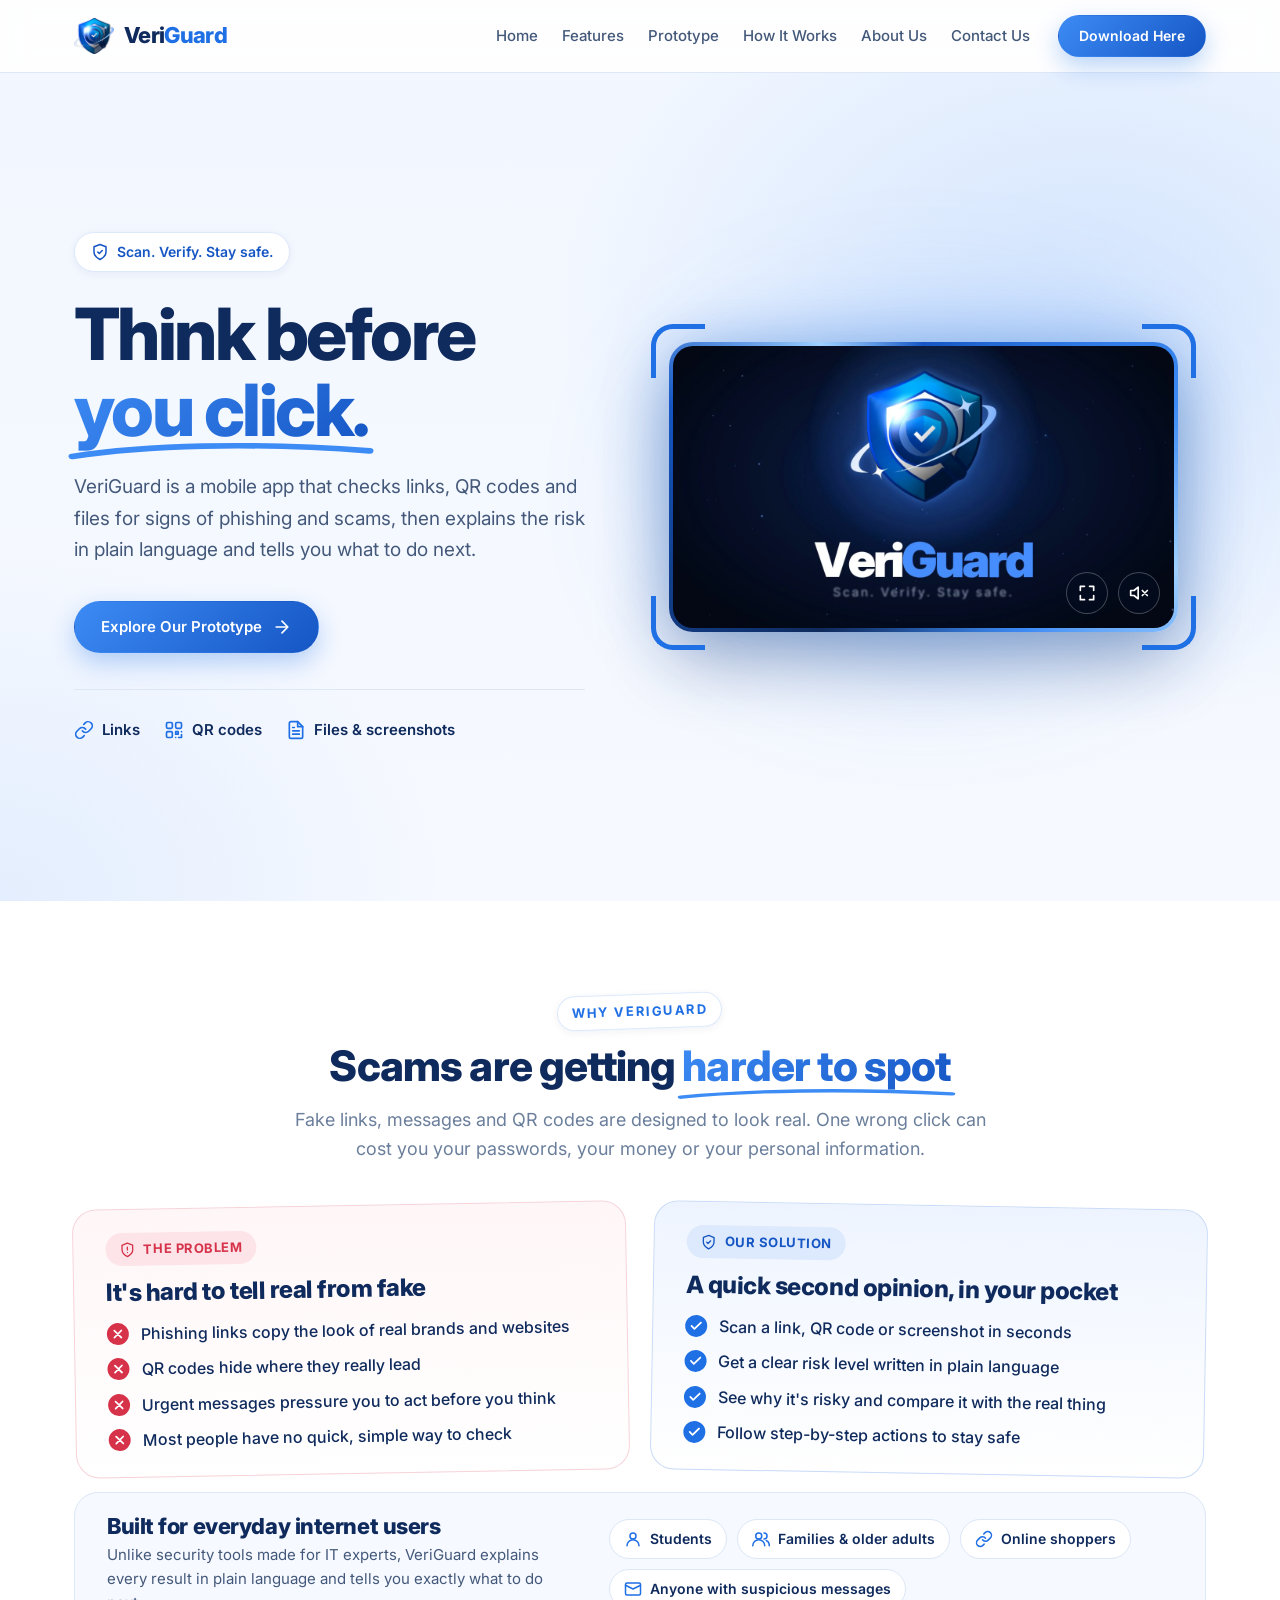
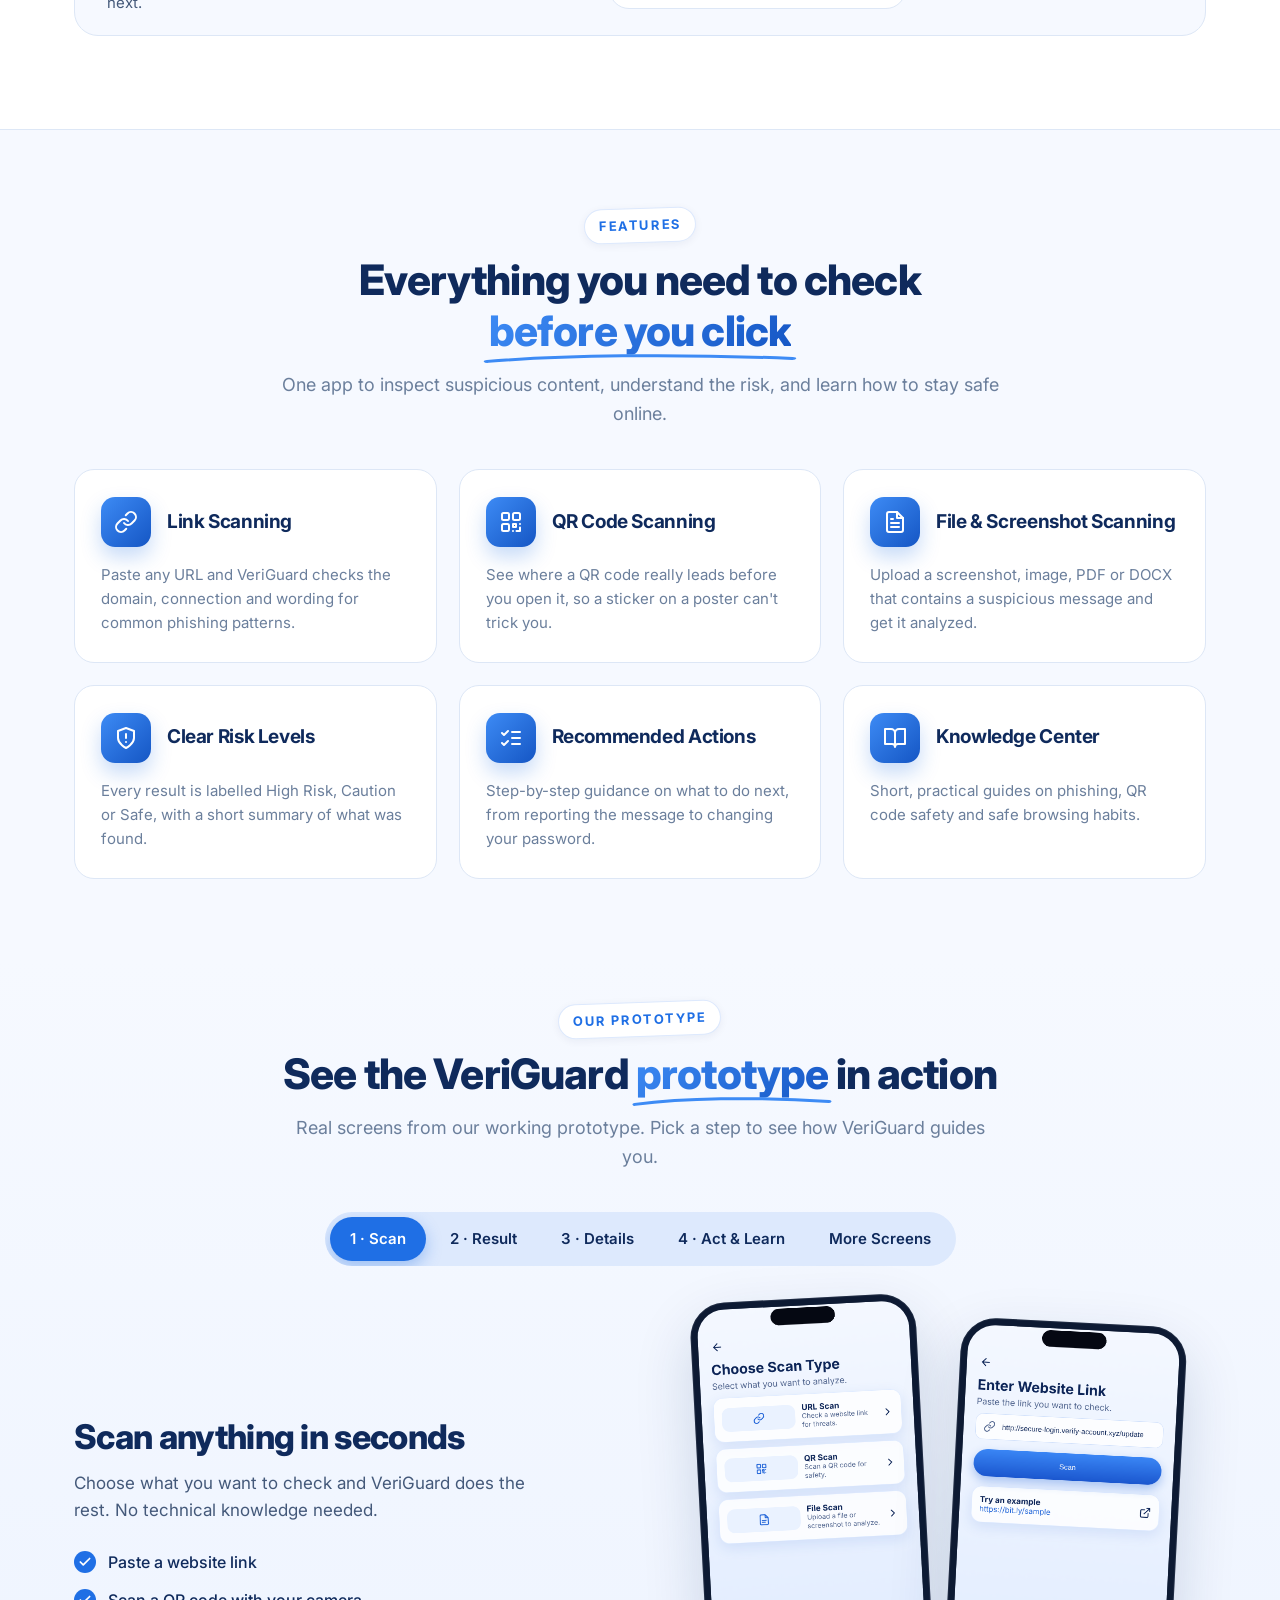
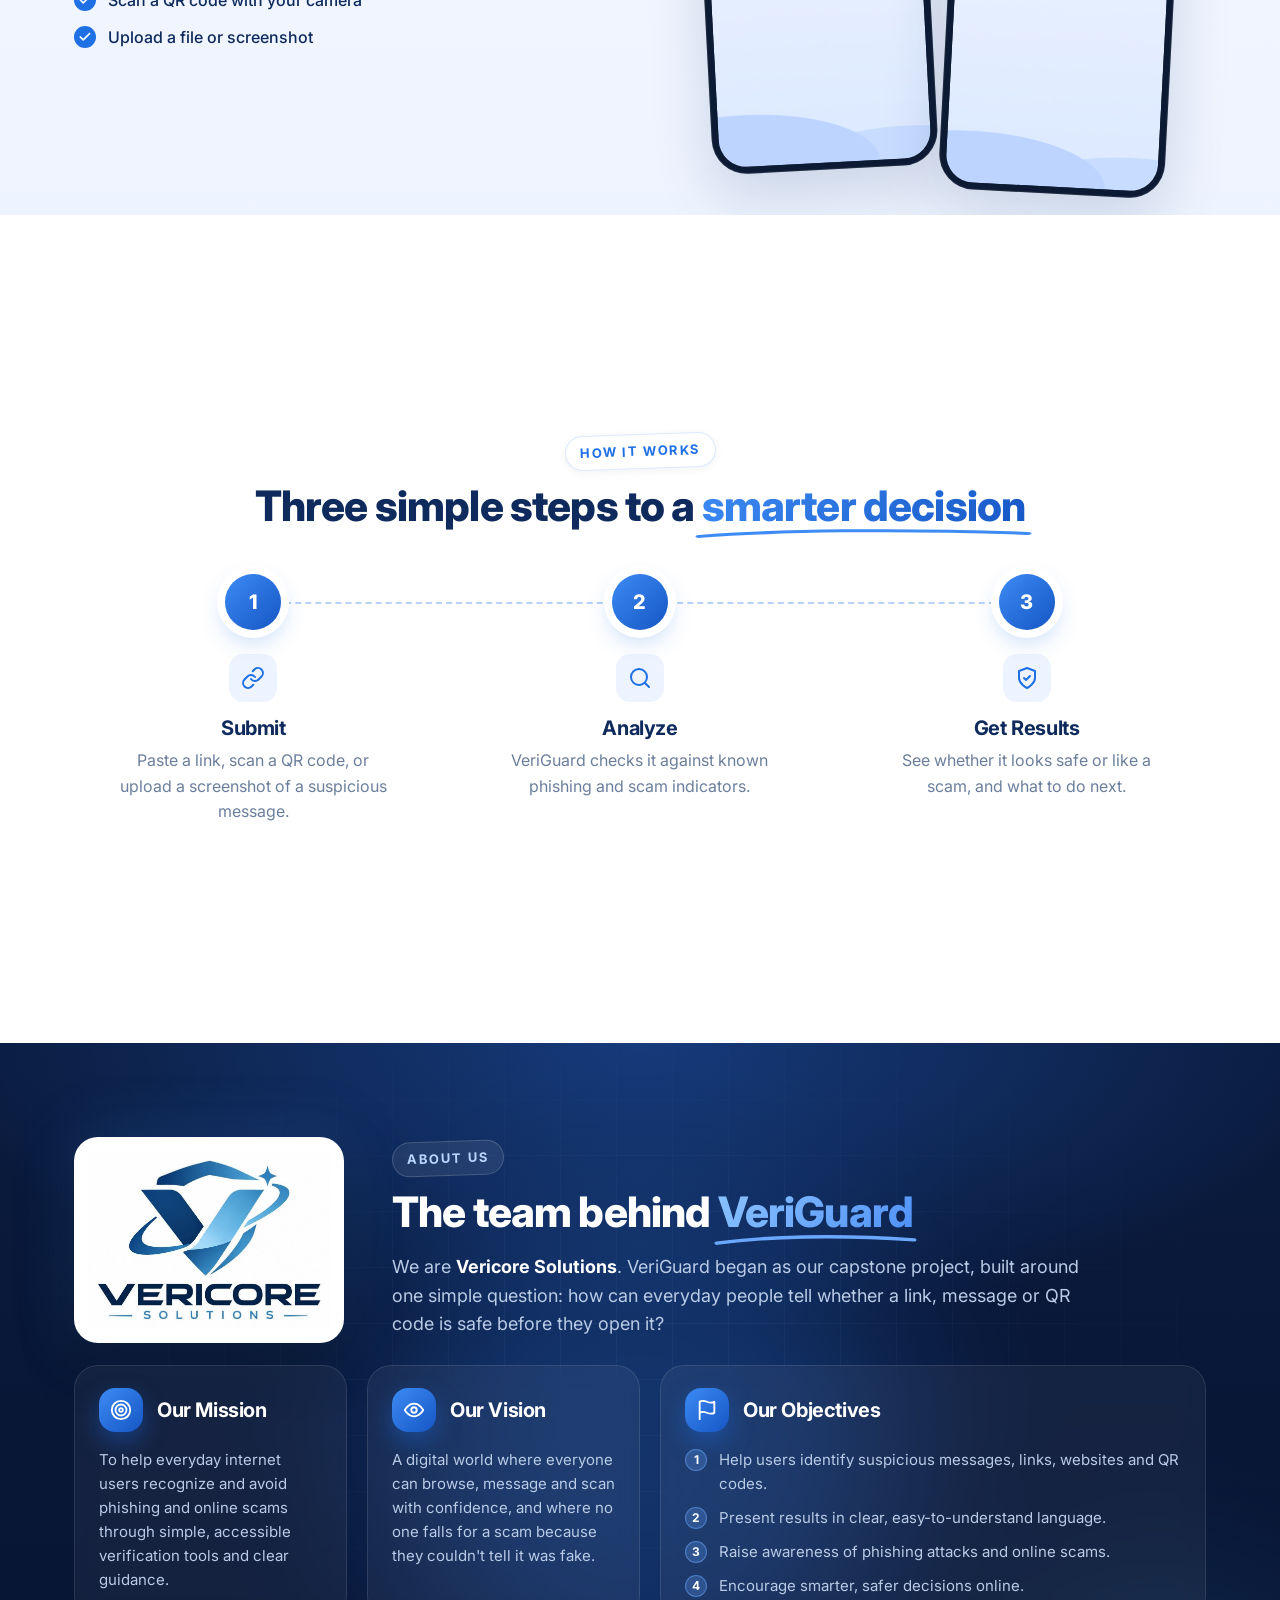
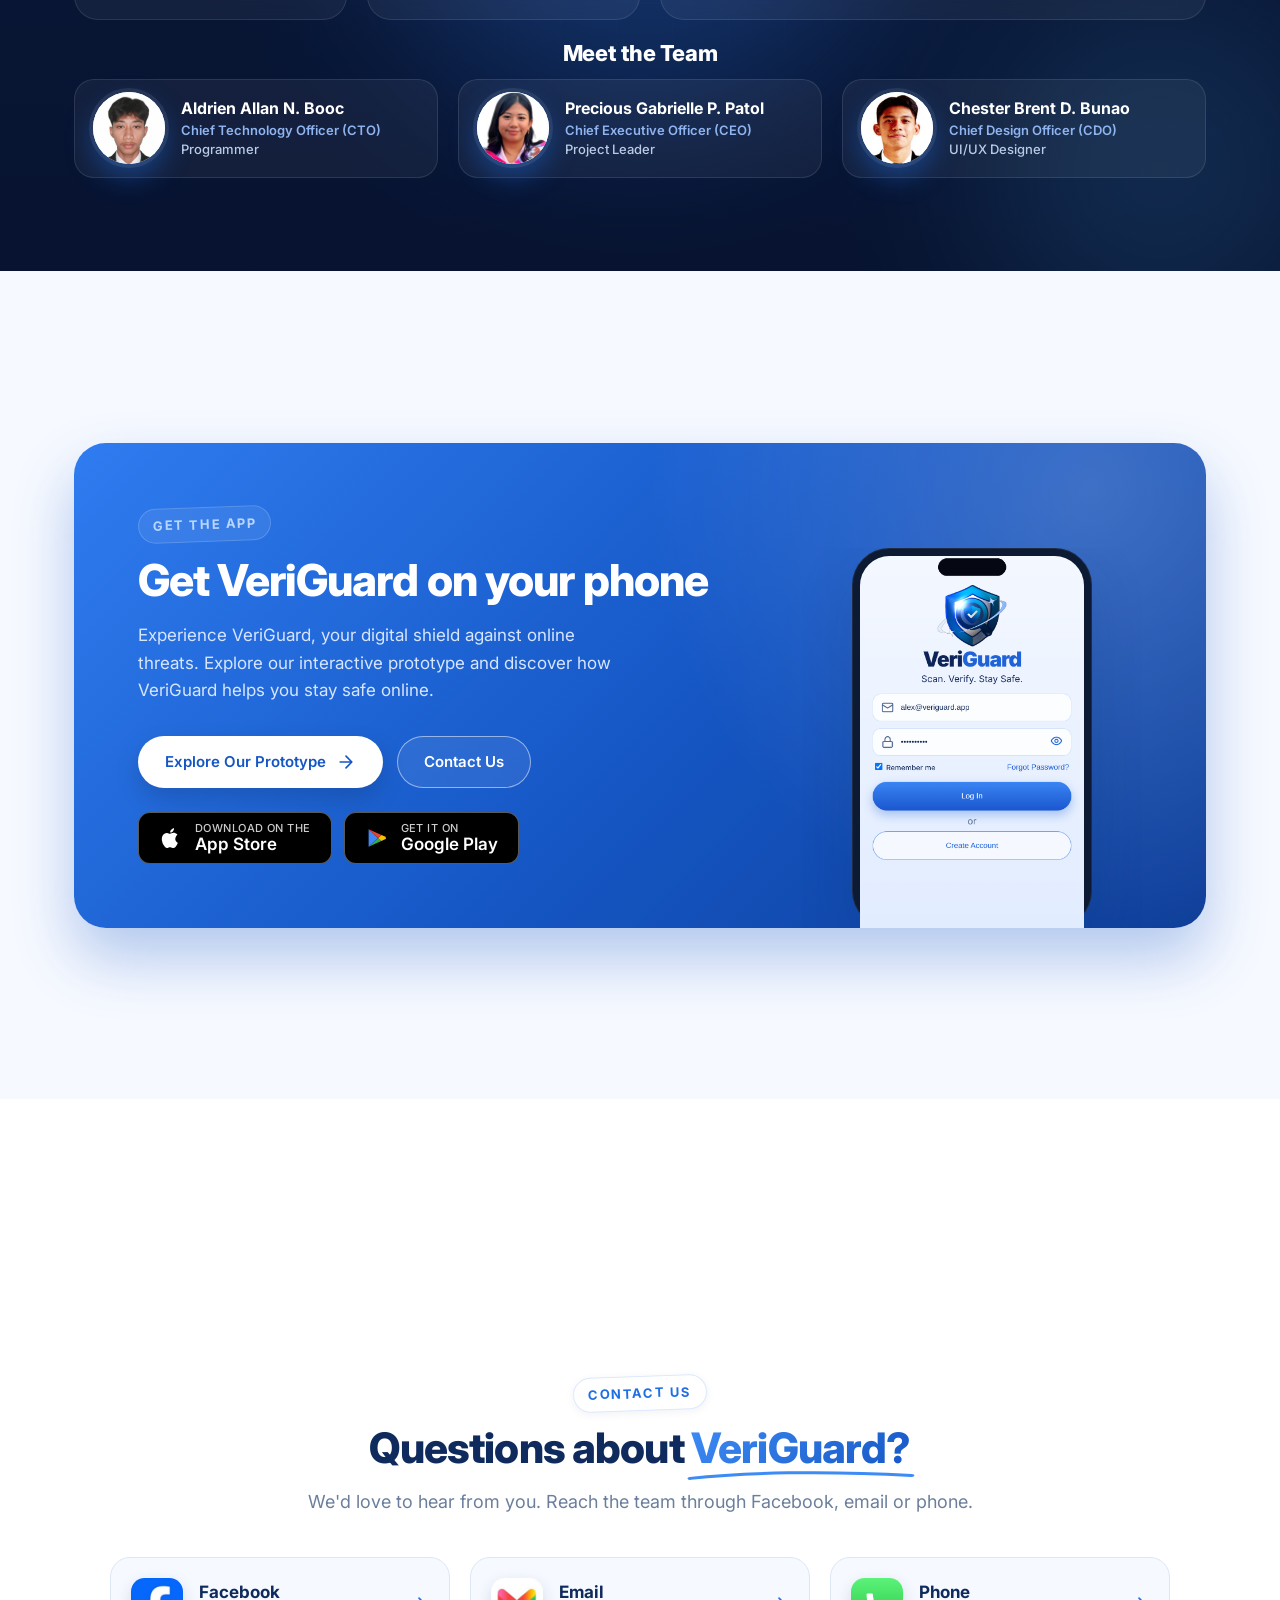
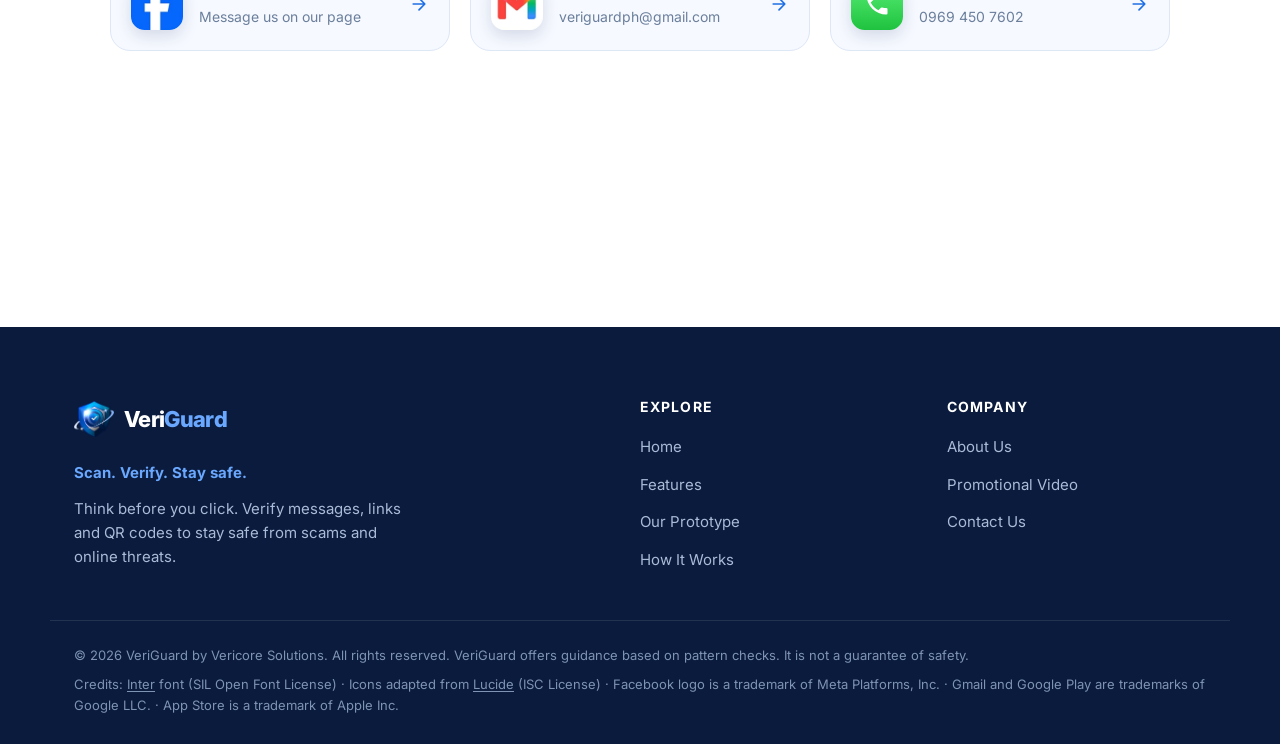
==== commit fe218db0: "Updated VeriGuard website" ====
--- a/index.html
+++ b/index.html
@@ -13,21 +13,21 @@
     <link href="https://fonts.googleapis.com/css2?family=Inter:wght@400;500;600;700;800&display=swap" rel="stylesheet">
 
     <!-- Styles: base first, then one file per section, responsive last -->
-    <link rel="stylesheet" href="css/style.css?v=3">
-    <link rel="stylesheet" href="css/navbar.css?v=3">
-    <link rel="stylesheet" href="css/home.css?v=3">
-    <link rel="stylesheet" href="css/problem.css?v=3">
-    <link rel="stylesheet" href="css/features.css?v=3">
-    <link rel="stylesheet" href="css/showcase.css?v=3">
-    <link rel="stylesheet" href="css/how-it-work.css?v=3">
-    <link rel="stylesheet" href="css/about.css?v=3">
-    <link rel="stylesheet" href="css/download.css?v=3">
-    <link rel="stylesheet" href="css/contact.css?v=3">
-    <link rel="stylesheet" href="css/footer.css?v=3">
-    <link rel="stylesheet" href="css/effects.css?v=3">
-    <link rel="stylesheet" href="css/responsive.css?v=3">
-
-    <script src="js/main.js?v=3" defer></script>
+    <link rel="stylesheet" href="css/style.css?v=4">
+    <link rel="stylesheet" href="css/navbar.css?v=4">
+    <link rel="stylesheet" href="css/home.css?v=4">
+    <link rel="stylesheet" href="css/problem.css?v=4">
+    <link rel="stylesheet" href="css/features.css?v=4">
+    <link rel="stylesheet" href="css/showcase.css?v=4">
+    <link rel="stylesheet" href="css/how-it-work.css?v=4">
+    <link rel="stylesheet" href="css/about.css?v=4">
+    <link rel="stylesheet" href="css/download.css?v=4">
+    <link rel="stylesheet" href="css/contact.css?v=4">
+    <link rel="stylesheet" href="css/footer.css?v=4">
+    <link rel="stylesheet" href="css/effects.css?v=4">
+    <link rel="stylesheet" href="css/responsive.css?v=4">
+
+    <script src="js/main.js?v=4" defer></script>
 </head>
 
 <body>
--- a/css/showcase.css
+++ b/css/showcase.css
@@ -9,10 +9,10 @@
 /* ---------- Tabs (same style as the tabs in the app) ---------- */
 .proto-tabs {
     display: flex;
-    /* tabs wrap onto a second line on narrow screens instead of
-       scrolling sideways, so no tab (e.g. "1 · Scan") is ever cut off */
-    flex-wrap: wrap;
-    justify-content: center;
+    /* start-aligned (not centered) so the first tab is never cut off
+       when the bar scrolls sideways on phones; the bar itself is
+       still centered by margin: auto below */
+    justify-content: flex-start;
     gap: 4px;
     width: fit-content;
     max-width: 100%;
@@ -20,6 +20,12 @@
     padding: 5px;
     border-radius: 999px;
     background: var(--blue-100);
+    overflow-x: auto;
+    scrollbar-width: none;
+}
+
+.proto-tabs::-webkit-scrollbar {
+    display: none;
 }
 
 .proto-tab {
--- a/css/responsive.css
+++ b/css/responsive.css
@@ -244,11 +244,6 @@
         --w: min(42vw, 200px);
     }
 
-    /* when the tabs wrap to two lines, a full pill shape looks odd */
-    .proto-tabs {
-        border-radius: 22px;
-    }
-
     .proto-tab {
         padding: 9px 14px;
         font-size: 14px;
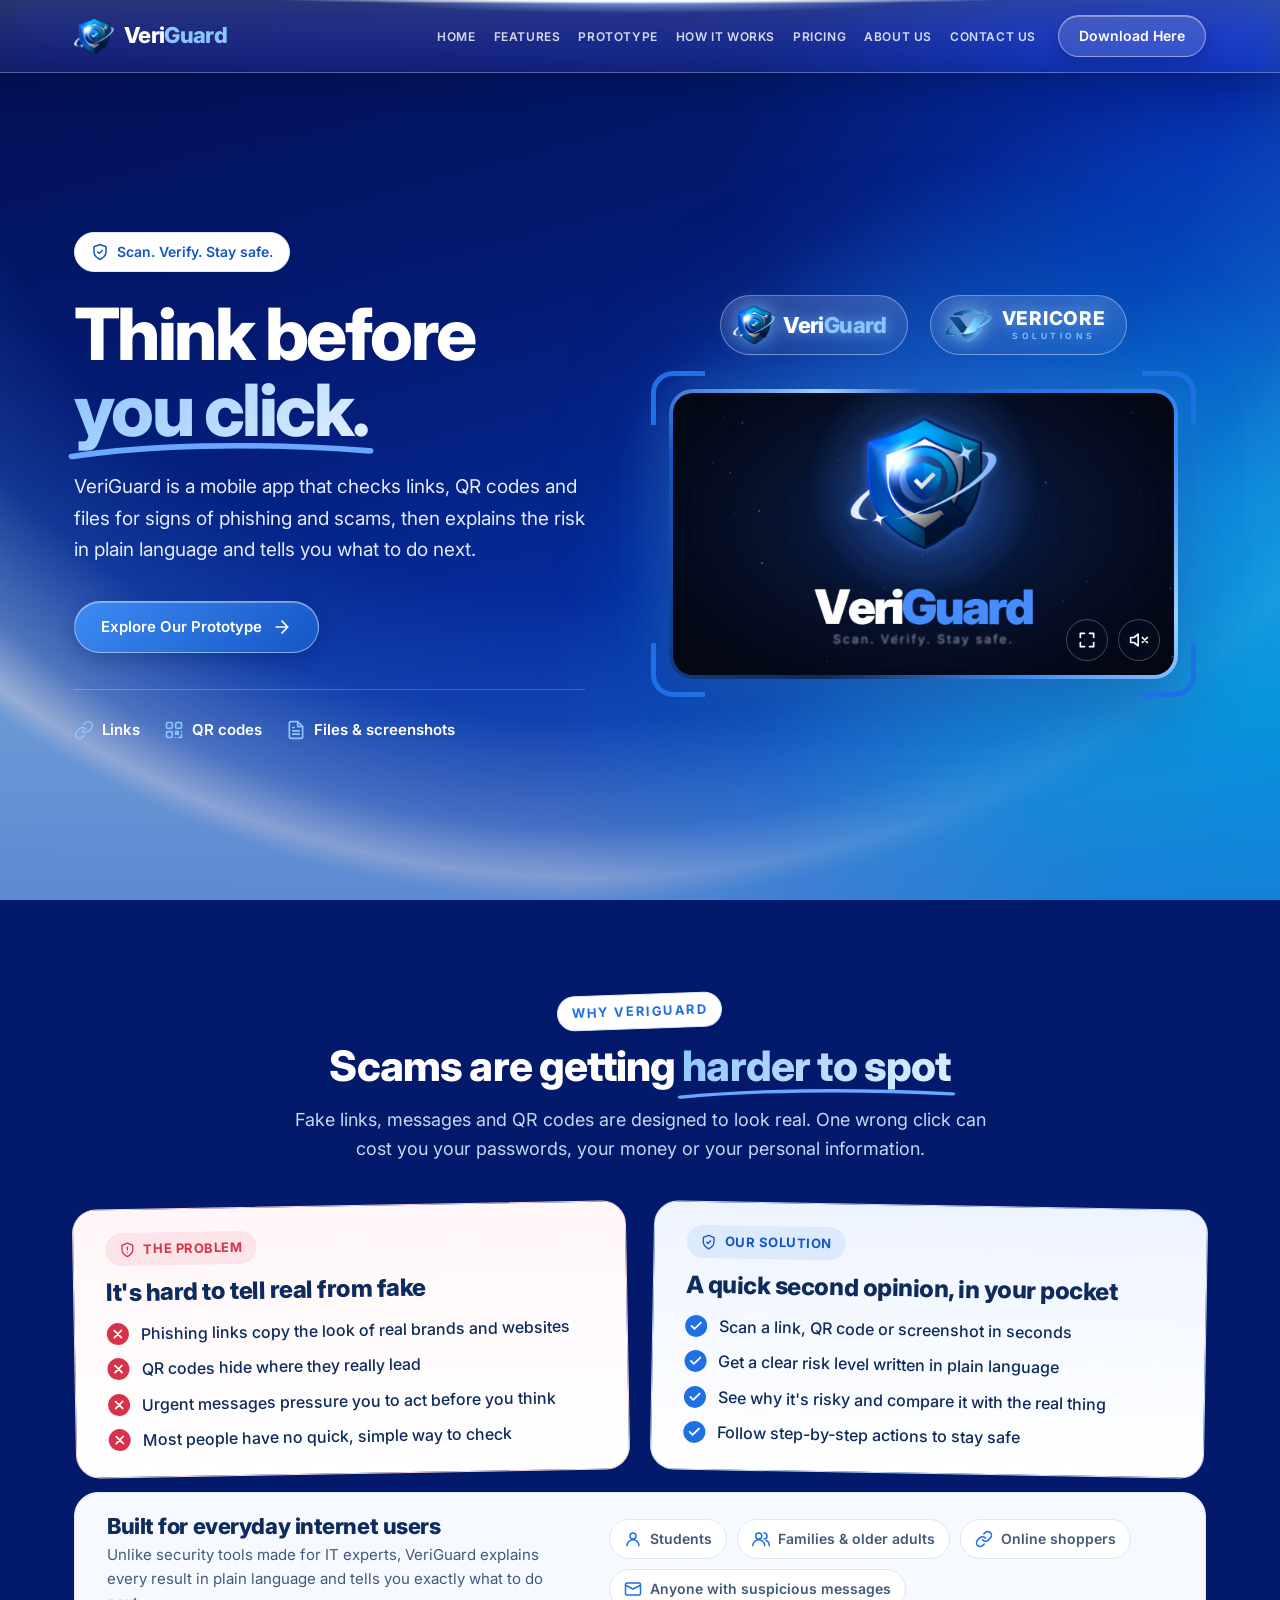
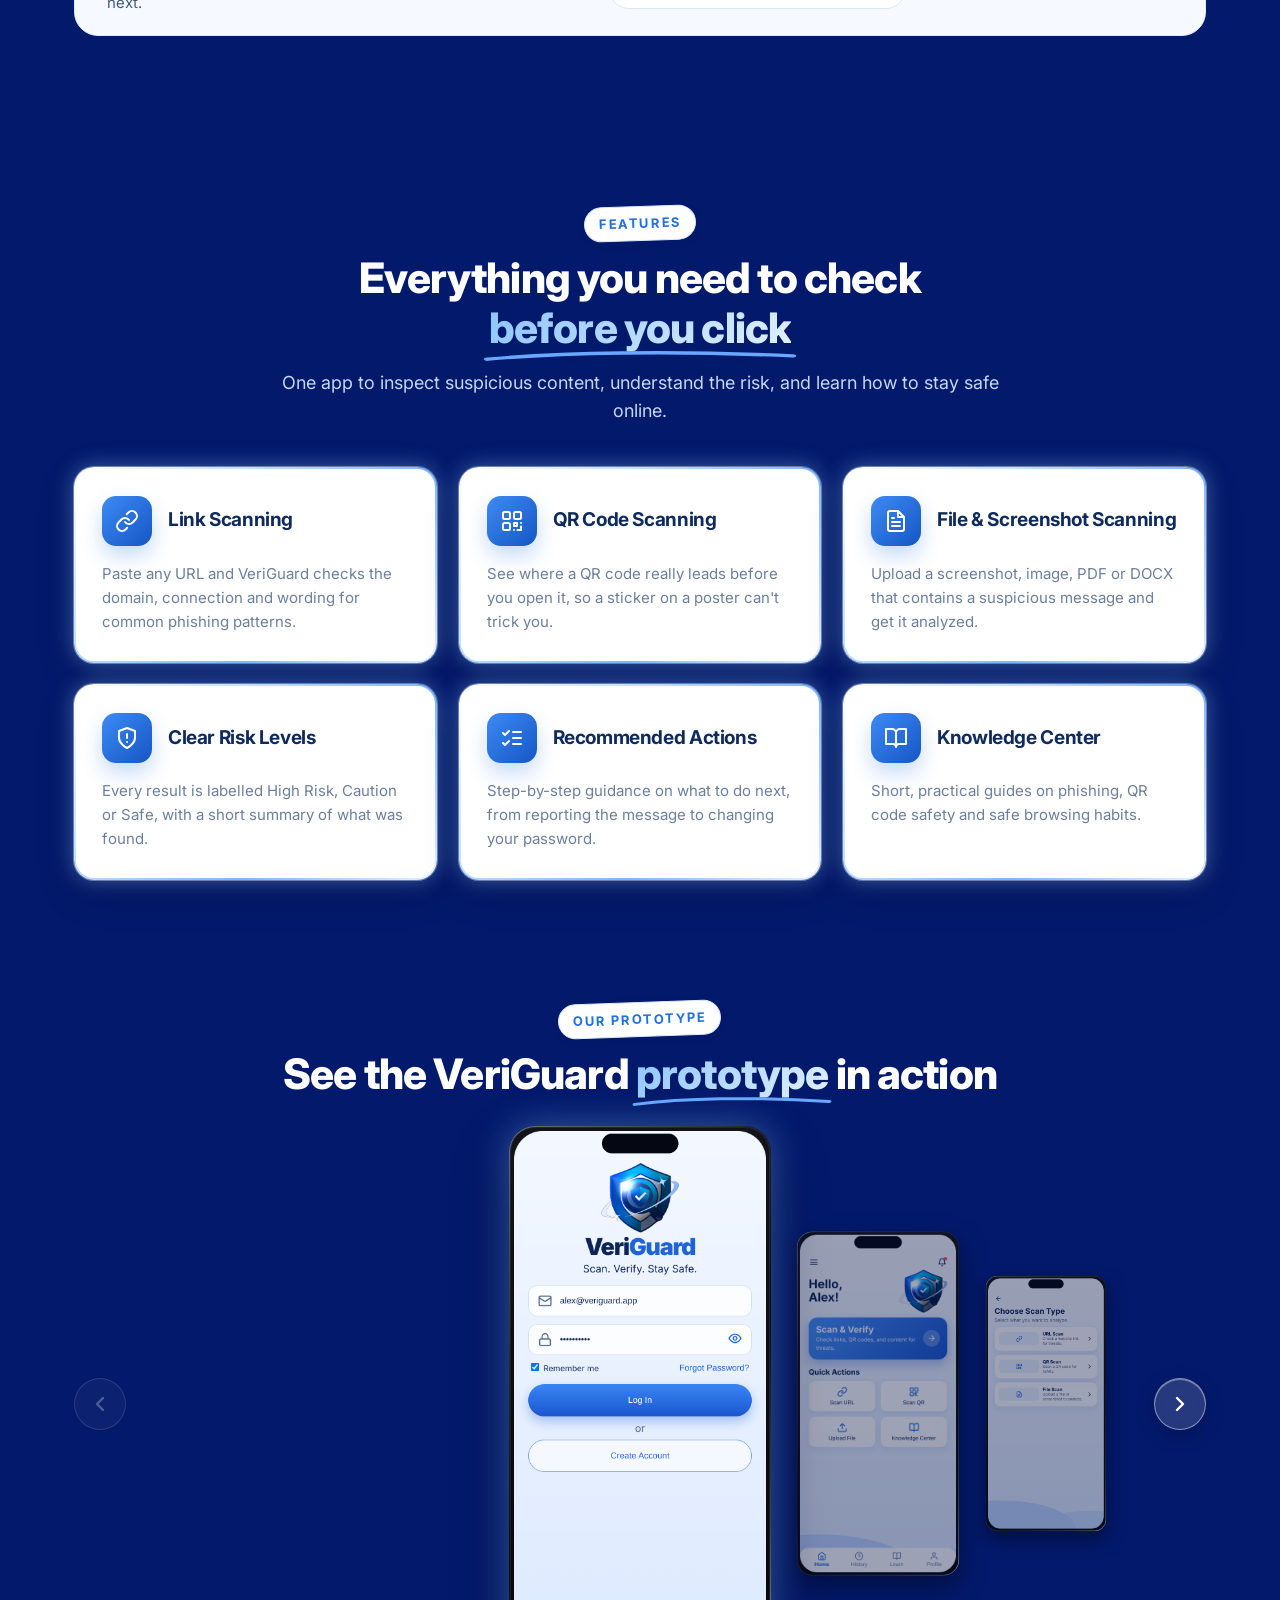
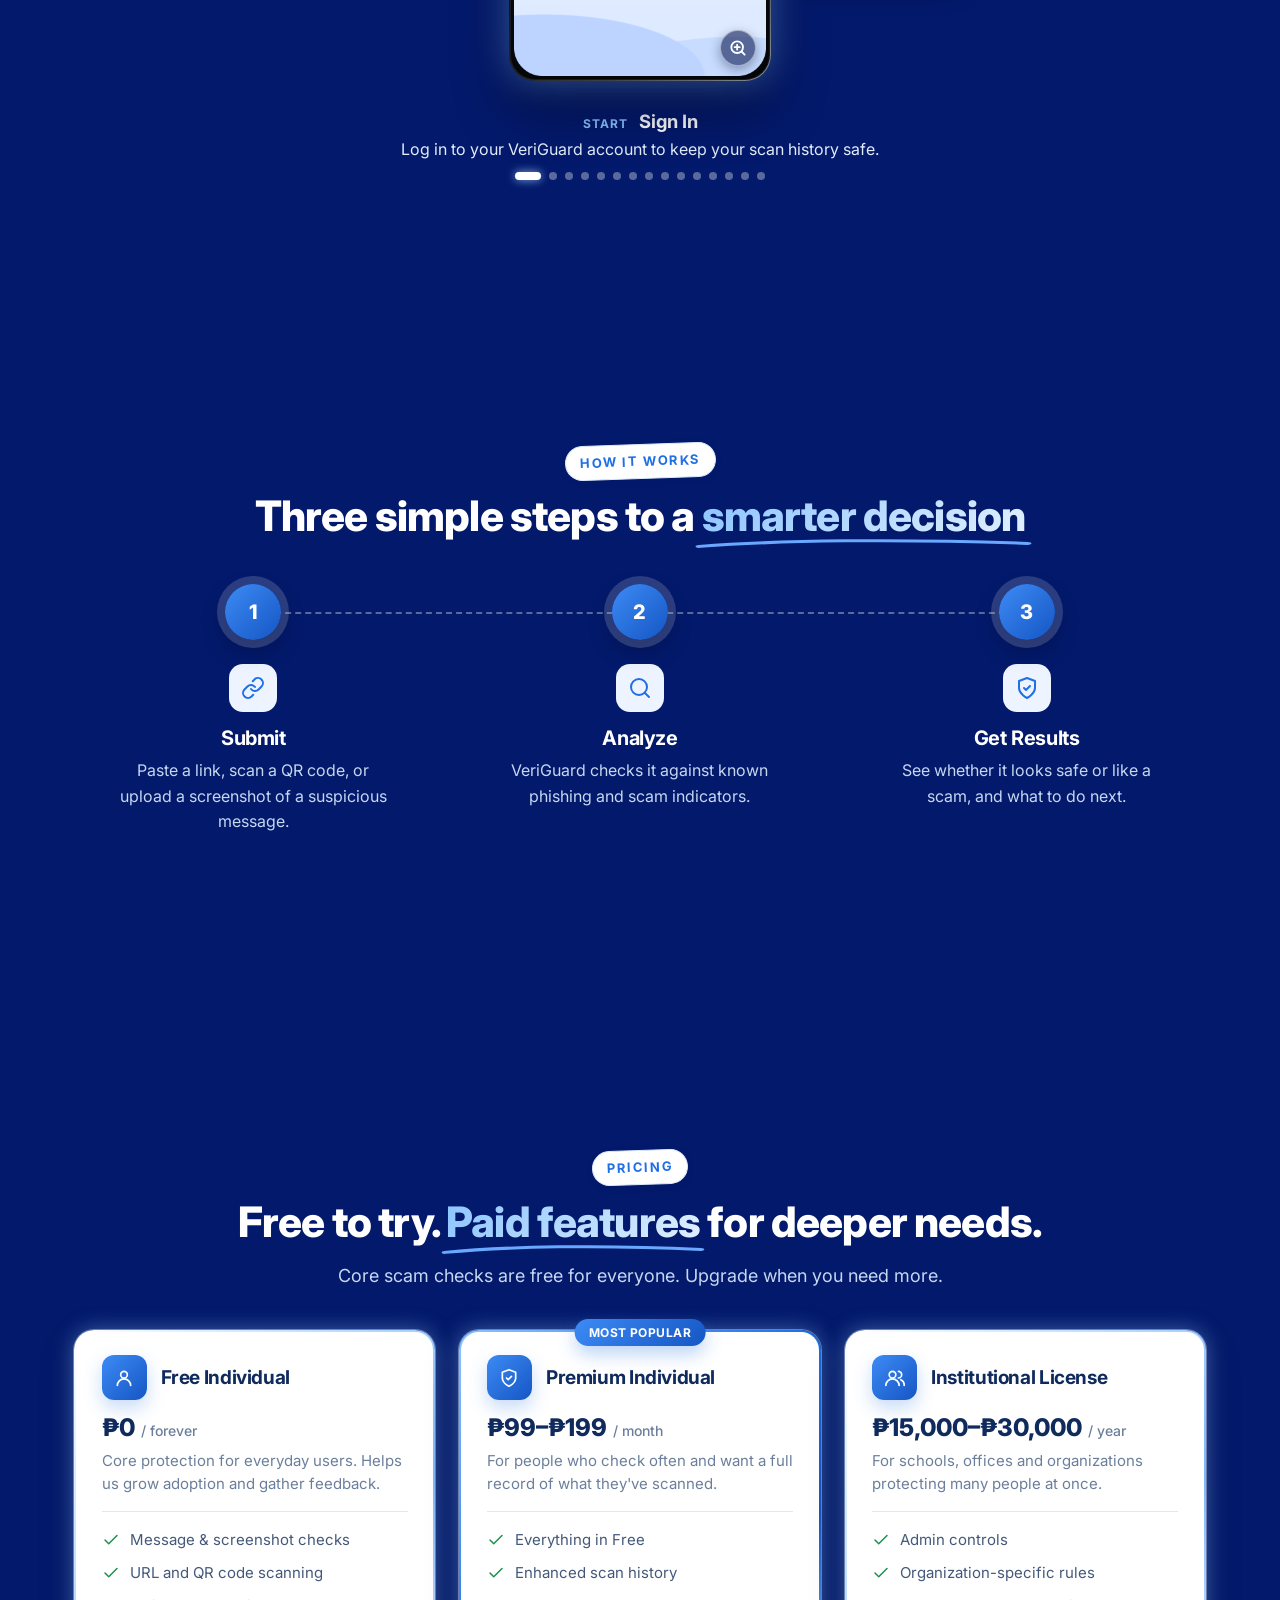
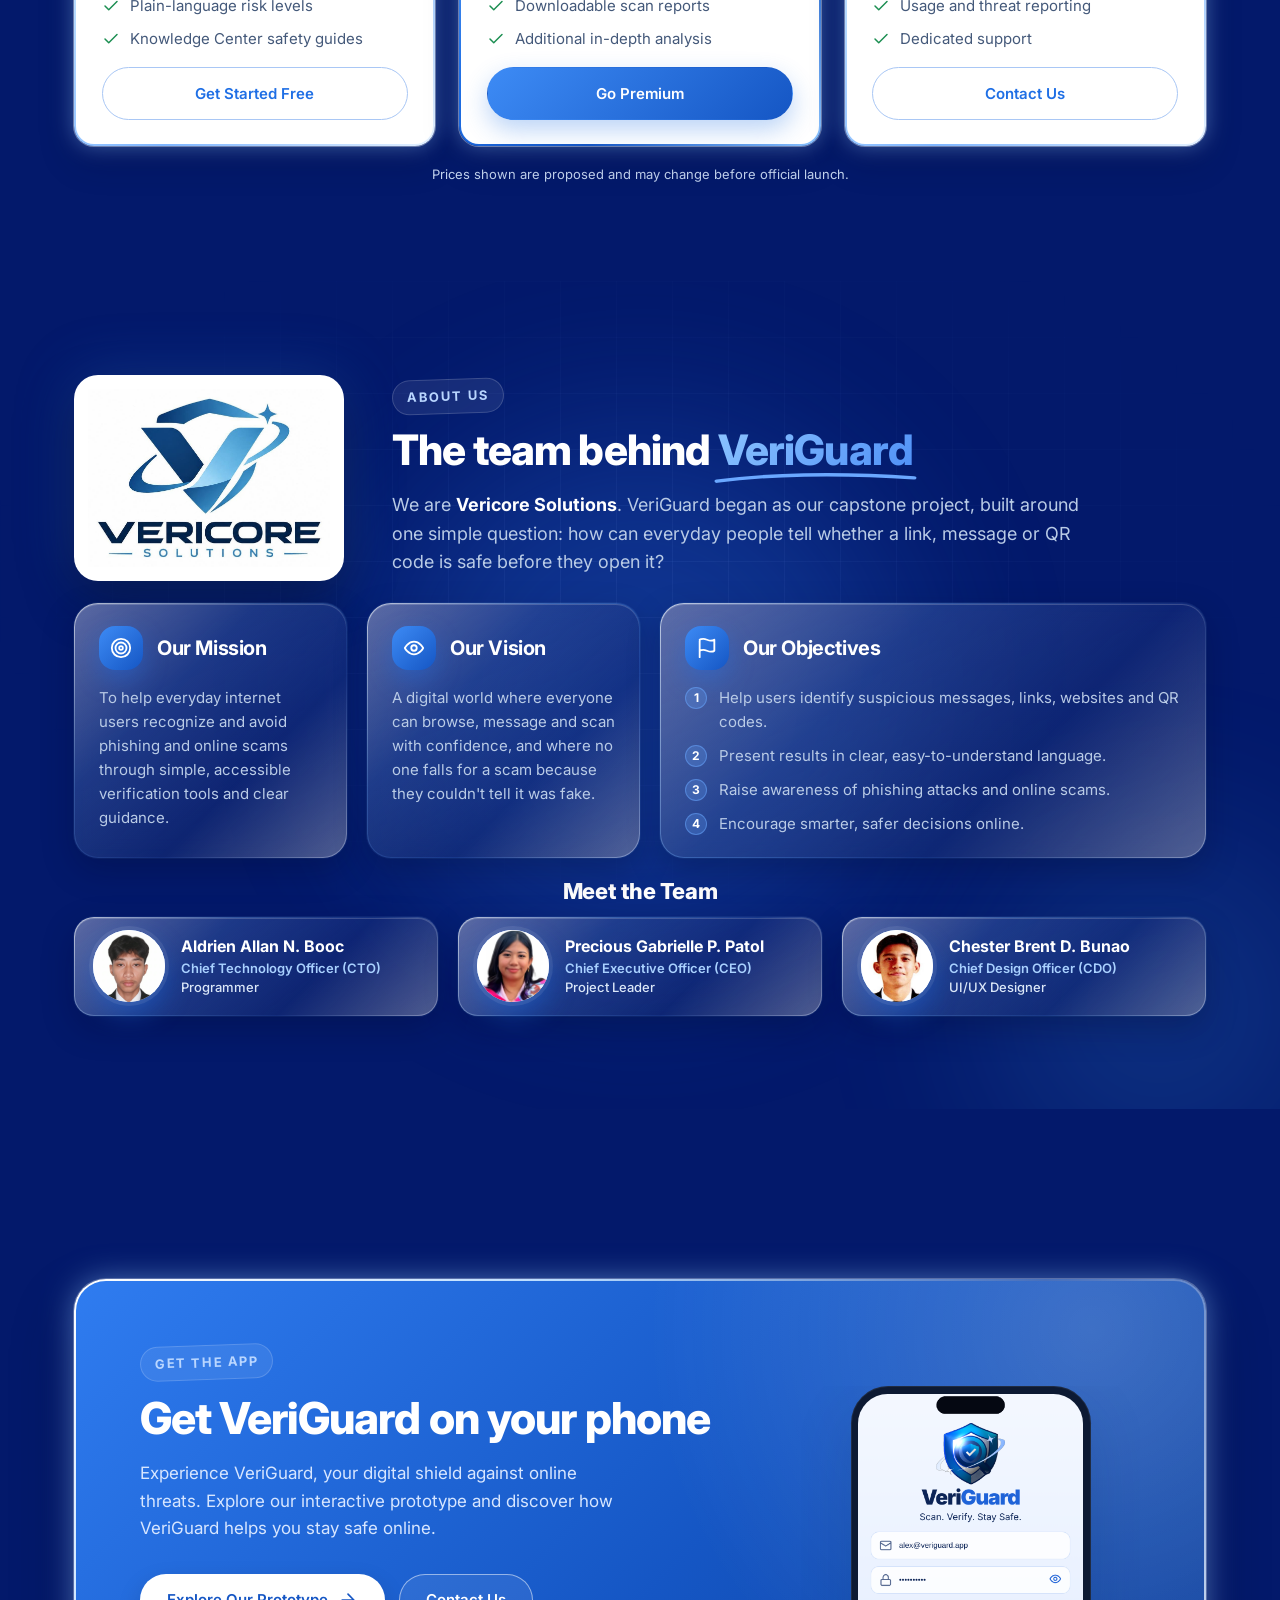
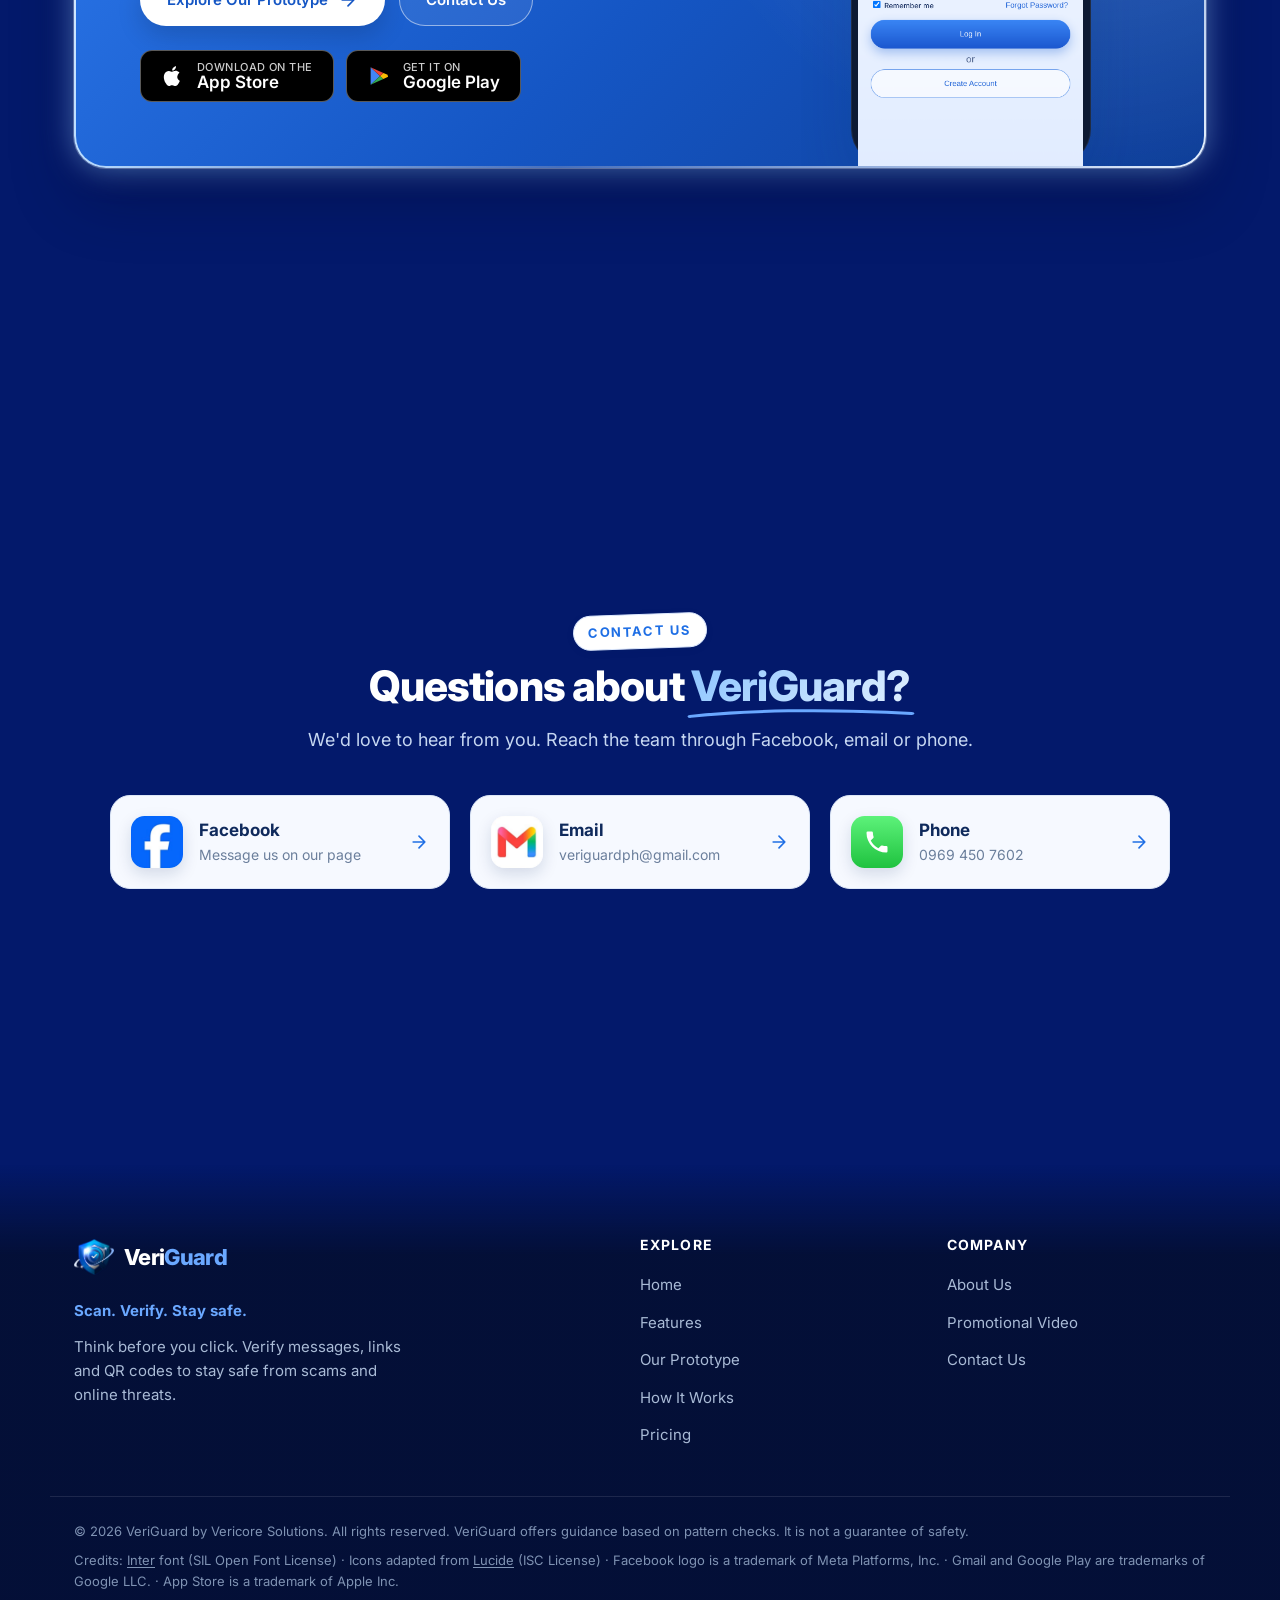
==== commit b5443ce7: "Updated VeriGuard website" ====
--- a/index.html
+++ b/index.html
@@ -13,21 +13,22 @@
     <link href="https://fonts.googleapis.com/css2?family=Inter:wght@400;500;600;700;800&display=swap" rel="stylesheet">
 
     <!-- Styles: base first, then one file per section, responsive last -->
-    <link rel="stylesheet" href="css/style.css?v=4">
-    <link rel="stylesheet" href="css/navbar.css?v=4">
-    <link rel="stylesheet" href="css/home.css?v=4">
-    <link rel="stylesheet" href="css/problem.css?v=4">
-    <link rel="stylesheet" href="css/features.css?v=4">
-    <link rel="stylesheet" href="css/showcase.css?v=4">
-    <link rel="stylesheet" href="css/how-it-work.css?v=4">
-    <link rel="stylesheet" href="css/about.css?v=4">
-    <link rel="stylesheet" href="css/download.css?v=4">
-    <link rel="stylesheet" href="css/contact.css?v=4">
-    <link rel="stylesheet" href="css/footer.css?v=4">
-    <link rel="stylesheet" href="css/effects.css?v=4">
-    <link rel="stylesheet" href="css/responsive.css?v=4">
-
-    <script src="js/main.js?v=4" defer></script>
+    <link rel="stylesheet" href="css/style.css?v=10">
+    <link rel="stylesheet" href="css/navbar.css?v=10">
+    <link rel="stylesheet" href="css/home.css?v=13">
+    <link rel="stylesheet" href="css/problem.css?v=10">
+    <link rel="stylesheet" href="css/features.css?v=10">
+    <link rel="stylesheet" href="css/showcase.css?v=10">
+    <link rel="stylesheet" href="css/how-it-work.css?v=13">
+    <link rel="stylesheet" href="css/pricing.css?v=10">
+    <link rel="stylesheet" href="css/about.css?v=10">
+    <link rel="stylesheet" href="css/download.css?v=10">
+    <link rel="stylesheet" href="css/contact.css?v=10">
+    <link rel="stylesheet" href="css/footer.css?v=10">
+    <link rel="stylesheet" href="css/effects.css?v=62">
+    <link rel="stylesheet" href="css/responsive.css?v=10">
+
+    <script src="js/main.js?v=20" defer></script>
 </head>
 
 <body>
@@ -75,6 +76,7 @@
                     <li><a href="#features">Features</a></li>
                     <li><a href="#prototype">Prototype</a></li>
                     <li><a href="#how-it-works">How It Works</a></li>
+                    <li><a href="#pricing">Pricing</a></li>
                     <li><a href="#about">About Us</a></li>
                     <li><a href="#contact">Contact Us</a></li>
                 </ul>
@@ -118,6 +120,18 @@
                 <div class="hero-visual" id="promo-video">
                     <div class="hero-glow"></div>
 
+                    <!-- glowing logo badge above the video: VeriGuard by Vericore Solutions -->
+                    <div class="hero-logos">
+                        <span class="hero-logo-veriguard">
+                            <img src="img/logo.png" alt="VeriGuard logo">
+                            <span class="logo-text">Veri<span>Guard</span></span>
+                        </span>
+                        <span class="hero-logo-vericore">
+                            <img src="img/vericore-emblem.png" alt="Vericore Solutions logo">
+                            <span class="vericore-text">Vericore<small>Solutions</small></span>
+                        </span>
+                    </div>
+
                     <div class="scan-frame">
                         <!-- scanner corner brackets, like the QR scanner in the app -->
                         <span class="scan-corner tl" aria-hidden="true"></span>
@@ -248,96 +262,42 @@
                 <div class="section-heading">
                     <span class="eyebrow">Our Prototype</span>
                     <h2>See the VeriGuard <span class="text-gradient swoosh">prototype</span> in action</h2>
-                    <p>Real screens from our working prototype. Pick a step to see how VeriGuard guides you.</p>                </div>
-
-                <!-- Tabs (styled like the tabs in the app). Without JavaScript, every panel simply shows. -->
-                <div class="proto-tabs" role="tablist" aria-label="Prototype steps">
-                    <button class="proto-tab" role="tab" type="button" id="tab-scan"    aria-controls="panel-scan"    aria-selected="true">1 &middot; Scan</button>
-                    <button class="proto-tab" role="tab" type="button" id="tab-result"  aria-controls="panel-result"  aria-selected="false" tabindex="-1">2 &middot; Result</button>
-                    <button class="proto-tab" role="tab" type="button" id="tab-details" aria-controls="panel-details" aria-selected="false" tabindex="-1">3 &middot; Details</button>
-                    <button class="proto-tab" role="tab" type="button" id="tab-act"     aria-controls="panel-act"     aria-selected="false" tabindex="-1">4 &middot; Act &amp; Learn</button>
-                    <button class="proto-tab" role="tab" type="button" id="tab-more"    aria-controls="panel-more"    aria-selected="false" tabindex="-1">More Screens</button>                </div>
-
-                <!-- Panel 1 -->
-                <div class="showcase-row" id="panel-scan" role="tabpanel" aria-labelledby="tab-scan">
-                    <div class="showcase-text">
-                        <h3>Scan anything in seconds</h3>
-                        <p>Choose what you want to check and VeriGuard does the rest. No technical knowledge needed.</p>
-                        <ul class="check-list">
-                            <li><svg class="icon"><use href="#i-check"/></svg>Paste a website link</li>
-                            <li><svg class="icon"><use href="#i-check"/></svg>Scan a QR code with your camera</li>
-                            <li><svg class="icon"><use href="#i-check"/></svg>Upload a file or screenshot</li>
-                        </ul>
-                    </div>
-                    <div class="showcase-phones">
-                        <figure class="phone"><img src="img/screens/choose-scan-type.png" alt="Choose Scan Type screen with URL, QR and File scan options" loading="lazy"></figure>
-                        <figure class="phone phone-offset"><img src="img/screens/enter-link-filled.png" alt="Enter Website Link screen with a suspicious link pasted in" loading="lazy"></figure>
-                    </div>
-                </div>
-
-                <!-- Panel 2 -->
-                <div class="showcase-row reverse" id="panel-result" role="tabpanel" aria-labelledby="tab-result">
-                    <div class="showcase-text">
-                        <h3>A clear verdict, not jargon</h3>
-                        <p>Results are colour-coded and written in plain language, so you know right away whether something is safe.</p>
-                        <ul class="check-list">
-                            <li><svg class="icon"><use href="#i-check"/></svg>High Risk, Caution or Low Concern at a glance</li>
-                            <li><svg class="icon"><use href="#i-check"/></svg>A short summary of every warning sign</li>
-                            <li><svg class="icon"><use href="#i-check"/></svg>Honest about limits: guidance, not a guarantee</li>
-                        </ul>
-                    </div>
-                    <div class="showcase-phones">
-                        <figure class="phone"><img src="img/screens/result-high-risk.png" alt="High Risk scan result with four warning signs" loading="lazy"></figure>
-                        <figure class="phone phone-offset"><img src="img/screens/result-low-concern.png" alt="Low Concern scan result with no warning indicators" loading="lazy"></figure>
-                    </div>
-                </div>
-
-                <!-- Panel 3 -->
-                <div class="showcase-row" id="panel-details" role="tabpanel" aria-labelledby="tab-details">
-                    <div class="showcase-text">
-                        <h3>See exactly why</h3>
-                        <p>Dig into the findings to understand what made a link suspicious, and compare it with what a legitimate one looks like.</p>
-                        <ul class="check-list">
-                            <li><svg class="icon"><use href="#i-check"/></svg>Threat type, risk level and detection basis</li>
-                            <li><svg class="icon"><use href="#i-check"/></svg>Side-by-side comparison with legitimate sources</li>
-                            <li><svg class="icon"><use href="#i-check"/></svg>Checks domain, connection, wording and login requests</li>
-                        </ul>
-                    </div>
-                    <div class="showcase-phones">
-                        <figure class="phone"><img src="img/screens/detailed-findings.png" alt="Detailed Findings screen listing URL, threat type, risk level and detection basis" loading="lazy"></figure>
-                        <figure class="phone phone-offset"><img src="img/screens/content-comparison.png" alt="Content Comparison screen comparing the submitted link with legitimate reference information" loading="lazy"></figure>
-                    </div>
-                </div>
-
-                <!-- Panel 4 -->
-                <div class="showcase-row reverse" id="panel-act" role="tabpanel" aria-labelledby="tab-act">
-                    <div class="showcase-text">
-                        <h3>Know what to do next</h3>
-                        <p>VeriGuard doesn't stop at a warning. It walks you through the right next steps and helps you spot scams on your own.</p>
-                        <ul class="check-list">
-                            <li><svg class="icon"><use href="#i-check"/></svg>Recommended actions for every risky result</li>
-                            <li><svg class="icon"><use href="#i-check"/></svg>Knowledge Center with easy safety guides</li>
-                            <li><svg class="icon"><use href="#i-check"/></svg>Scan history to review past checks</li>
-                        </ul>
-                    </div>
-                    <div class="showcase-phones">
-                        <figure class="phone"><img src="img/screens/recommended-actions.png" alt="Recommended Actions screen with five safety steps" loading="lazy"></figure>
-                        <figure class="phone phone-offset"><img src="img/screens/what-is-phishing.png" alt="What is Phishing article explaining the scam, warning signs and how to stay safe" loading="lazy"></figure>
-                    </div>
-                </div>
-
-                <!-- Panel 5: more screens -->
-                <div class="gallery" id="panel-more" role="tabpanel" aria-labelledby="tab-more">
-                    <div class="gallery-track" tabindex="0" aria-label="More app screens, scroll sideways">
-                        <figure class="phone"><img src="img/screens/login.png" alt="Login screen" loading="lazy"><figcaption>Sign In</figcaption></figure>
-                        <figure class="phone"><img src="img/screens/home.png" alt="Home screen with Scan and Verify and quick actions" loading="lazy"><figcaption>Home</figcaption></figure>
-                        <figure class="phone"><img src="img/screens/scan-qr.png" alt="Scan QR Code screen" loading="lazy"><figcaption>QR Scanner</figcaption></figure>
-                        <figure class="phone"><img src="img/screens/upload-file.png" alt="Upload File screen" loading="lazy"><figcaption>File Upload</figcaption></figure>
-                        <figure class="phone"><img src="img/screens/scan-history.png" alt="Scan History screen" loading="lazy"><figcaption>Scan History</figcaption></figure>
-                        <figure class="phone"><img src="img/screens/knowledge-center.png" alt="Knowledge Center screen" loading="lazy"><figcaption>Knowledge Center</figcaption></figure>
-                        <figure class="phone"><img src="img/screens/profile.png" alt="Profile screen" loading="lazy"><figcaption>Profile</figcaption></figure>
-                    </div>
-                </div>            </div>
+                    <p>Real screens from our working prototype. Swipe or use the arrows to browse them.</p>
+                </div>
+
+                <!-- Screen carousel: the chosen screen sits large in the centre, neighbours shrink to the sides.
+                     Without JavaScript it is a simple sideways-scrolling row. -->
+                <div class="proto-carousel" aria-roledescription="carousel" aria-label="VeriGuard prototype screens">
+                    <button class="carousel-arrow carousel-prev" type="button" aria-label="Previous screen">
+                        <svg class="icon" viewBox="0 0 24 24"><path d="M15 18l-6-6 6-6"/></svg>
+                    </button>
+
+                    <div class="carousel-stage" tabindex="0" aria-label="Prototype screens, use the left and right arrow keys">
+                        <figure class="screen-card" data-desc="Log in to your VeriGuard account to keep your scan history safe."><img src="img/screens/login.png" alt="Login screen" loading="lazy"><figcaption><small>Start</small>Sign In</figcaption></figure>
+                        <figure class="screen-card" data-desc="Scan and Verify sits front and centre, with quick shortcuts to every tool."><img src="img/screens/home.png" alt="Home screen with Scan and Verify and quick actions" loading="lazy"><figcaption><small>Start</small>Home</figcaption></figure>
+                        <figure class="screen-card" data-desc="Pick what you want to check: a website link, a QR code or a file."><img src="img/screens/choose-scan-type.png" alt="Choose Scan Type screen with URL, QR and File scan options" loading="lazy"><figcaption><small>1 &middot; Scan</small>Choose a Scan</figcaption></figure>
+                        <figure class="screen-card" data-desc="Paste a suspicious link and VeriGuard checks it in seconds."><img src="img/screens/enter-link-filled.png" alt="Enter Website Link screen with a suspicious link pasted in" loading="lazy"><figcaption><small>1 &middot; Scan</small>Paste a Link</figcaption></figure>
+                        <figure class="screen-card" data-desc="Point your camera at a QR code to see where it really leads."><img src="img/screens/scan-qr.png" alt="Scan QR Code screen" loading="lazy"><figcaption><small>1 &middot; Scan</small>QR Scanner</figcaption></figure>
+                        <figure class="screen-card" data-desc="Upload a screenshot, image, PDF or DOCX of a suspicious message."><img src="img/screens/upload-file.png" alt="Upload File screen" loading="lazy"><figcaption><small>1 &middot; Scan</small>File Upload</figcaption></figure>
+                        <figure class="screen-card" data-desc="A clear, colour-coded verdict with a short summary of every warning sign."><img src="img/screens/result-high-risk.png" alt="High Risk scan result with four warning signs" loading="lazy"><figcaption><small>2 &middot; Result</small>High Risk</figcaption></figure>
+                        <figure class="screen-card" data-desc="When nothing looks wrong, VeriGuard says so, honestly, as guidance and not a guarantee."><img src="img/screens/result-low-concern.png" alt="Low Concern scan result with no warning indicators" loading="lazy"><figcaption><small>2 &middot; Result</small>Low Concern</figcaption></figure>
+                        <figure class="screen-card" data-desc="Threat type, risk level and the exact signs that made it suspicious."><img src="img/screens/detailed-findings.png" alt="Detailed Findings screen listing URL, threat type, risk level and detection basis" loading="lazy"><figcaption><small>3 &middot; Details</small>Detailed Findings</figcaption></figure>
+                        <figure class="screen-card" data-desc="Compare the link side by side with what the legitimate one looks like."><img src="img/screens/content-comparison.png" alt="Content Comparison screen comparing the submitted link with legitimate reference information" loading="lazy"><figcaption><small>3 &middot; Details</small>Comparison</figcaption></figure>
+                        <figure class="screen-card" data-desc="Step-by-step actions to stay safe after a risky result."><img src="img/screens/recommended-actions.png" alt="Recommended Actions screen with five safety steps" loading="lazy"><figcaption><small>4 &middot; Act</small>Next Steps</figcaption></figure>
+                        <figure class="screen-card" data-desc="Easy guides that explain phishing, its warning signs and how to avoid it."><img src="img/screens/what-is-phishing.png" alt="What is Phishing article explaining the scam, warning signs and how to stay safe" loading="lazy"><figcaption><small>4 &middot; Learn</small>What is Phishing</figcaption></figure>
+                        <figure class="screen-card" data-desc="Short, practical safety guides on phishing, QR codes and safe browsing."><img src="img/screens/knowledge-center.png" alt="Knowledge Center screen" loading="lazy"><figcaption><small>4 &middot; Learn</small>Knowledge Center</figcaption></figure>
+                        <figure class="screen-card" data-desc="Look back at everything you've checked."><img src="img/screens/scan-history.png" alt="Scan History screen" loading="lazy"><figcaption><small>More</small>Scan History</figcaption></figure>
+                        <figure class="screen-card" data-desc="Manage your account and app settings."><img src="img/screens/profile.png" alt="Profile screen" loading="lazy"><figcaption><small>More</small>Profile</figcaption></figure>
+                    </div>
+
+                    <button class="carousel-arrow carousel-next" type="button" aria-label="Next screen">
+                        <svg class="icon" viewBox="0 0 24 24"><path d="M9 18l6-6-6-6"/></svg>
+                    </button>
+                </div>
+
+                <p class="carousel-caption" aria-live="polite"></p>
+                <div class="carousel-dots" aria-hidden="true"></div>
+            </div>
         </section>
 
         <!-- ============ HOW IT WORKS ============ -->
@@ -368,6 +328,70 @@
                         <p>See whether it looks safe or like a scam, and what to do next.</p>
                     </li>
                 </ol>
+            </div>
+        </section>
+
+        <!-- ============ PRICING / REVENUE PLAN ============ -->
+        <section class="section pricing-section" id="pricing">
+            <div class="container">
+                <div class="section-heading">
+                    <span class="eyebrow">Pricing</span>
+                    <h2>Free to try. <span class="text-gradient swoosh">Paid features</span> for deeper needs.</h2>
+                    <p>Core scam checks are free for everyone. Upgrade when you need more.</p>
+                </div>
+
+                <div class="pricing-grid">
+                    <article class="price-card">
+                        <div class="price-head">
+                            <div class="price-icon"><svg class="icon"><use href="#i-user"/></svg></div>
+                            <h3>Free Individual</h3>
+                        </div>
+                        <p class="price"><span class="amount">₱0</span><span class="period">/ forever</span></p>
+                        <p class="price-desc">Core protection for everyday users. Helps us grow adoption and gather feedback.</p>
+                        <ul class="price-list">
+                            <li><svg class="icon"><use href="#i-check"/></svg>Message &amp; screenshot checks</li>
+                            <li><svg class="icon"><use href="#i-check"/></svg>URL and QR code scanning</li>
+                            <li><svg class="icon"><use href="#i-check"/></svg>Plain-language risk levels</li>
+                            <li><svg class="icon"><use href="#i-check"/></svg>Knowledge Center safety guides</li>
+                        </ul>
+                        <a href="#download" class="btn btn-outline">Get Started Free</a>
+                    </article>
+
+                    <article class="price-card price-featured">
+                        <span class="price-badge">Most Popular</span>
+                        <div class="price-head">
+                            <div class="price-icon"><svg class="icon"><use href="#i-shield-check"/></svg></div>
+                            <h3>Premium Individual</h3>
+                        </div>
+                        <p class="price"><span class="amount">₱99–₱199</span><span class="period">/ month</span></p>
+                        <p class="price-desc">For people who check often and want a full record of what they've scanned.</p>
+                        <ul class="price-list">
+                            <li><svg class="icon"><use href="#i-check"/></svg>Everything in Free</li>
+                            <li><svg class="icon"><use href="#i-check"/></svg>Enhanced scan history</li>
+                            <li><svg class="icon"><use href="#i-check"/></svg>Downloadable scan reports</li>
+                            <li><svg class="icon"><use href="#i-check"/></svg>Additional in-depth analysis</li>
+                        </ul>
+                        <a href="#download" class="btn btn-primary">Go Premium</a>
+                    </article>
+
+                    <article class="price-card">
+                        <div class="price-head">
+                            <div class="price-icon"><svg class="icon"><use href="#i-users"/></svg></div>
+                            <h3>Institutional License</h3>
+                        </div>
+                        <p class="price"><span class="amount">₱15,000–₱30,000</span><span class="period">/ year</span></p>
+                        <p class="price-desc">For schools, offices and organizations protecting many people at once.</p>
+                        <ul class="price-list">
+                            <li><svg class="icon"><use href="#i-check"/></svg>Admin controls</li>
+                            <li><svg class="icon"><use href="#i-check"/></svg>Organization-specific rules</li>
+                            <li><svg class="icon"><use href="#i-check"/></svg>Usage and threat reporting</li>
+                            <li><svg class="icon"><use href="#i-check"/></svg>Dedicated support</li>
+                        </ul>
+                        <a href="#contact" class="btn btn-outline">Contact Us</a>
+                    </article>
+                </div>
+
+                <p class="pricing-note">Prices shown are proposed and may change before official launch.</p>
             </div>
         </section>
 
@@ -569,6 +593,7 @@
                     <li><a href="#features">Features</a></li>
                     <li><a href="#prototype">Our Prototype</a></li>
                     <li><a href="#how-it-works">How It Works</a></li>
+                    <li><a href="#pricing">Pricing</a></li>
                 </ul>
             </div>
 
--- a/css/pricing.css
+++ b/css/pricing.css
@@ -0,0 +1,169 @@
+/* =====================================================
+   PRICING / REVENUE PLAN
+   Sizes follow screen height so the whole section
+   fits on one screen on laptops and desktops.
+===================================================== */
+
+.pricing-section {
+    background: var(--bg);
+    border-top: 1px solid var(--border);
+}
+
+.pricing-grid {
+    display: grid;
+    grid-template-columns: repeat(3, 1fr);
+    gap: 24px;
+    align-items: stretch;
+    padding-top: 12px;          /* room for the "Most Popular" badge */
+}
+
+.price-card {
+    position: relative;
+    display: flex;
+    flex-direction: column;
+    padding: clamp(16px, 2.6vh, 28px) clamp(20px, 2vw, 28px);
+    border-radius: var(--radius);
+    background: var(--white);
+    border: 1px solid var(--border);
+    transition: transform 0.25s ease, box-shadow 0.25s ease, border-color 0.25s ease;
+}
+
+.price-card:hover {
+    transform: translateY(-6px);
+    border-color: #b8d1f7;
+    box-shadow: var(--shadow);
+}
+
+/* highlighted middle plan */
+.price-featured {
+    border: 2px solid var(--blue);
+    box-shadow: var(--shadow-lg);
+}
+
+.price-badge {
+    position: absolute;
+    top: -13px;
+    left: 50%;
+    transform: translateX(-50%);
+    padding: 4px 14px;
+    border-radius: 999px;
+    font-size: 12px;
+    font-weight: 700;
+    letter-spacing: 0.04em;
+    text-transform: uppercase;
+    white-space: nowrap;
+    color: var(--white);
+    background: var(--gradient);
+    box-shadow: 0 8px 18px rgba(31, 111, 229, 0.3);
+}
+
+/* icon sits beside the plan name to save height */
+.price-head {
+    display: flex;
+    align-items: center;
+    gap: 14px;
+}
+
+.price-icon {
+    flex: none;
+    width: clamp(38px, 5vh, 46px);
+    height: clamp(38px, 5vh, 46px);
+    display: grid;
+    place-items: center;
+    border-radius: 12px;
+    color: var(--white);
+    background: var(--gradient);
+    box-shadow: 0 8px 18px rgba(31, 111, 229, 0.25);
+}
+
+.price-icon .icon {
+    width: 20px;
+    height: 20px;
+}
+
+.price-card h3 {
+    font-size: clamp(17px, 2.2vh, 19px);
+    font-weight: 700;
+}
+
+.price {
+    display: flex;
+    align-items: baseline;
+    gap: 6px;
+    margin: clamp(8px, 1.6vh, 14px) 0 clamp(4px, 0.8vh, 8px);
+    white-space: nowrap;
+}
+
+.price .amount {
+    font-size: clamp(22px, min(1.9vw, 3.6vh), 30px);
+    font-weight: 800;
+    color: var(--navy);
+    line-height: 1.1;
+}
+
+.price .period {
+    font-size: 14px;
+    font-weight: 500;
+    color: var(--muted);
+}
+
+.price-desc {
+    font-size: clamp(14px, 1.8vh, 15px);
+    line-height: 1.5;
+    color: var(--muted);
+}
+
+.price-list {
+    list-style: none;
+    margin: clamp(10px, 1.8vh, 18px) 0;
+    padding: clamp(10px, 1.8vh, 16px) 0 0;
+    border-top: 1px solid var(--border);
+    display: grid;
+    gap: clamp(5px, 1vh, 10px);
+    flex: 1;
+    align-content: start;
+}
+
+.price-list li {
+    display: flex;
+    align-items: center;
+    gap: 10px;
+    font-size: clamp(14px, 1.8vh, 15px);
+    color: var(--text);
+}
+
+.price-list .icon {
+    flex: none;
+    width: 18px;
+    height: 18px;
+    color: var(--success);
+}
+
+.price-card .btn {
+    width: 100%;
+    justify-content: center;
+    padding-top: clamp(10px, 1.5vh, 14px);
+    padding-bottom: clamp(10px, 1.5vh, 14px);
+}
+
+.pricing-note {
+    margin-top: clamp(10px, 2vh, 20px);
+    text-align: center;
+    font-size: 13px;
+    color: var(--muted);
+}
+
+/* tighter heading for this section only */
+.pricing-section .section-heading {
+    margin-bottom: clamp(16px, 3vh, 36px);
+}
+
+/* ---------- Tablets & phones ---------- */
+@media screen and (max-width: 980px) {
+    .pricing-grid {
+        grid-template-columns: 1fr;
+        max-width: 480px;
+        margin: 0 auto;
+        gap: 32px;
+    }
+}
--- a/css/effects.css
+++ b/css/effects.css
@@ -25,3 +25,860 @@
 .swoosh.swoosh-light::after {
     background-image: url("data:image/svg+xml,%3Csvg xmlns='http://www.w3.org/2000/svg' viewBox='0 0 200 20' preserveAspectRatio='none'%3E%3Cpath d='M3 14 C 50 4, 120 1, 197 9' fill='none' stroke='%236aa8ff' stroke-width='5' stroke-linecap='round'/%3E%3C/svg%3E");
 }
+
+/* =====================================================
+   PAGE BACKGROUND IMAGE
+   A blue "planet glow" gradient, drawn in CSS so it stays
+   sharp on every screen size, fixed behind the whole page.
+   Sections are see-through, so the background is never
+   cut between sections. A soft navy overlay keeps the
+   bright lower part of the image from washing out text.
+===================================================== */
+
+html {
+    background: #03196b;
+}
+
+body {
+    background: transparent;
+}
+
+body::before {
+    content: "";
+    position: fixed;
+    inset: 0;
+    z-index: -1;
+    pointer-events: none;
+    background:
+        linear-gradient(180deg, rgba(2, 12, 48, 0.1) 0%, rgba(2, 18, 80, 0.15) 55%, rgba(5, 40, 150, 0.38) 100%),
+        radial-gradient(ellipse 65% 80% at 100% 80%, rgba(0, 190, 255, 0.95) 0%, rgba(0, 175, 255, 0.75) 32%, rgba(0, 140, 250, 0.35) 62%, transparent 88%),
+        radial-gradient(ellipse 76% 100% at 46% 0%, transparent 0%, transparent 66%, rgba(80, 160, 255, 0.22) 80%, rgba(180, 225, 255, 0.55) 92%, rgba(232, 247, 255, 0.88) 97.5%, rgba(165, 218, 255, 0.88) 100%),
+        radial-gradient(ellipse 55% 50% at 95% 18%, rgba(5, 60, 215, 0.7) 0%, transparent 70%),
+        linear-gradient(165deg, #020f52 0%, #031c7a 35%, #0530a8 62%, #0a49c8 100%);
+}
+
+/* every section shows the page background */
+.hero,
+.problem-section,
+.features-section,
+.showcase-section,
+.how-section,
+.pricing-section,
+.about-section,
+.download-section,
+.contact-section {
+    background: transparent;
+    border-top: 0;
+}
+
+/* footer fades in from the background instead of starting with a hard line */
+.site-footer {
+    background: linear-gradient(180deg, rgba(4, 14, 48, 0) 0, rgba(4, 14, 48, 0.88) 90px);
+}
+
+/* ---------- Text on the blue background turns light ---------- */
+.hero,
+.problem-section,
+.features-section,
+.showcase-section,
+.how-section,
+.pricing-section,
+.download-section,
+.contact-section {
+    --navy: #ffffff;
+    --text: #e3ecfb;
+    --muted: #c6d7f2;
+    --border: rgba(255, 255, 255, 0.22);
+    color: var(--text);
+}
+
+/* ...but white cards, pills and tabs keep their original dark text */
+.ps-card,
+.audience,
+.audience-chips li,
+.feature-card,
+.price-card,
+.contact-card,
+.proto-tabs {
+    --navy: #0f2a5c;
+    --text: #44597a;
+    --muted: #6b7f9c;
+    --border: #dde7f6;
+    color: var(--text);
+}
+
+/* gradient words + underline in headings use the light version on the blue */
+.hero h1 .text-gradient,
+.section-heading .text-gradient {
+    background: linear-gradient(135deg, #8cc4ff 0%, #e2f1ff 100%);
+    -webkit-background-clip: text;
+    background-clip: text;
+}
+
+.hero h1 .swoosh::after,
+.section-heading .swoosh::after {
+    background-image: url("data:image/svg+xml,%3Csvg xmlns='http://www.w3.org/2000/svg' viewBox='0 0 200 20' preserveAspectRatio='none'%3E%3Cpath d='M3 14 C 50 4, 120 1, 197 9' fill='none' stroke='%236aa8ff' stroke-width='5' stroke-linecap='round'/%3E%3C/svg%3E");
+}
+
+/* step numbers: soft glass ring instead of a solid white one */
+.step-number {
+    box-shadow: 0 0 0 8px rgba(255, 255, 255, 0.16), 0 10px 24px rgba(0, 0, 0, 0.25);
+}
+
+.steps::before {
+    border-top-color: rgba(255, 255, 255, 0.35);
+}
+
+/* hero "Links / QR codes / Files" icons: light so they show on the blue */
+.hero-checks .icon {
+    color: #8cc4ff;
+}
+
+/* =====================================================
+   GLASS MENU BAR
+   Frosted, see-through bar over the blue background,
+   with a soft light streak along the top edge, white
+   links with small dot markers and a glass button.
+===================================================== */
+
+.site-header {
+    background: linear-gradient(180deg, rgba(255, 255, 255, 0.16) 0%, rgba(255, 255, 255, 0.06) 100%);
+    -webkit-backdrop-filter: blur(18px) saturate(140%);
+    backdrop-filter: blur(18px) saturate(140%);
+    border-bottom: 1px solid rgba(255, 255, 255, 0.22);
+    box-shadow: 0 8px 30px rgba(2, 12, 48, 0.25);
+}
+
+/* light streak along the top, like light catching the edge of glass */
+.site-header::before {
+    content: "";
+    position: absolute;
+    top: 0;
+    left: 50%;
+    width: min(720px, 80%);
+    height: 18px;
+    transform: translateX(-50%);
+    /* bright thin line in the middle + soft glow, both fading out at the ends (no hard edges) */
+    background:
+        radial-gradient(ellipse 50% 22% at 50% 0%, #ffffff 0%, rgba(255, 255, 255, 0.9) 40%, transparent 100%),
+        radial-gradient(ellipse 50% 100% at 50% 0%, rgba(170, 215, 255, 0.75) 0%, rgba(160, 210, 255, 0.3) 45%, transparent 75%);
+    pointer-events: none;
+}
+
+.site-header .logo-text {
+    color: #ffffff;
+}
+
+.site-header .logo-text span {
+    color: #8cc4ff;
+}
+
+/* links: white, small caps style */
+.site-header .nav-links a {
+    display: inline-flex;
+    align-items: center;
+    gap: 8px;
+    font-size: 12px;
+    font-weight: 600;
+    letter-spacing: 0.05em;
+    white-space: nowrap;
+    text-transform: uppercase;
+    color: rgba(255, 255, 255, 0.82);
+}
+
+.site-header .nav-links a:hover {
+    color: #ffffff;
+}
+
+.site-header .nav-links a::after {
+    background: #8cc4ff;
+}
+
+/* "Download Here": glass pill */
+.site-header .btn-primary {
+    color: #ffffff;
+    background: rgba(255, 255, 255, 0.14);
+    border: 1px solid rgba(255, 255, 255, 0.45);
+    box-shadow: inset 0 1px 0 rgba(255, 255, 255, 0.35), 0 6px 18px rgba(2, 12, 48, 0.2);
+}
+
+.site-header .btn-primary:hover {
+    background: rgba(255, 255, 255, 0.24);
+    box-shadow: inset 0 1px 0 rgba(255, 255, 255, 0.45), 0 0 24px rgba(140, 196, 255, 0.45);
+}
+
+/* mobile menu button + dropdown in the same glass style */
+.site-header .nav-toggle {
+    color: #ffffff;
+    background: rgba(255, 255, 255, 0.12);
+    border-color: rgba(255, 255, 255, 0.35);
+}
+
+@media screen and (max-width: 1180px) {
+    .site-header .nav-menu {
+        background: rgba(6, 28, 110, 0.97);
+        -webkit-backdrop-filter: blur(18px);
+        backdrop-filter: blur(18px);
+        border-bottom: 1px solid rgba(255, 255, 255, 0.18);
+    }
+
+    .site-header .nav-links a {
+        display: flex;
+        border-bottom-color: rgba(255, 255, 255, 0.14);
+    }
+}
+
+/* keep every link and the button on one line on computers */
+@media screen and (min-width: 1181px) {
+    .site-header .nav-links {
+        gap: 18px;
+    }
+
+    .site-header .nav-menu {
+        gap: 22px;
+    }
+
+    .site-header .btn-primary {
+        white-space: nowrap;
+    }
+}
+
+/* =====================================================
+   ABOUT US CARD OUTLINES
+   Glowing gradient outline (brighter on the top-left,
+   like light catching glass) + a deeper glass fill so
+   text stays readable over the bright background.
+===================================================== */
+
+.mvo-card,
+.team-card {
+    border: 1.5px solid transparent;
+    background:
+        linear-gradient(160deg, rgba(10, 32, 120, 0.55), rgba(6, 22, 90, 0.4)) padding-box,
+        linear-gradient(135deg, rgba(255, 255, 255, 0.75) 0%, rgba(140, 196, 255, 0.35) 35%, rgba(140, 196, 255, 0.12) 65%, rgba(255, 255, 255, 0.5) 100%) border-box;
+    box-shadow:
+        inset 0 1px 0 rgba(255, 255, 255, 0.18),
+        0 12px 32px rgba(2, 12, 48, 0.28),
+        0 0 0 1px rgba(140, 196, 255, 0.08);
+    transition: transform 0.25s ease, box-shadow 0.25s ease;
+}
+
+.mvo-card:hover,
+.team-card:hover {
+    transform: translateY(-4px);
+    box-shadow:
+        inset 0 1px 0 rgba(255, 255, 255, 0.25),
+        0 16px 40px rgba(2, 12, 48, 0.35),
+        0 0 24px rgba(140, 196, 255, 0.35);
+}
+
+/* easier-to-read job titles on the team cards */
+.team-card small {
+    color: #a9d1ff;
+}
+
+.team-card .team-role {
+    color: #dbe7f8;
+}
+
+/* =====================================================
+   HERO BUTTON OUTLINE
+   "Explore Our Prototype" gets the same thin white glass
+   outline as the "Download Here" menu button.
+===================================================== */
+
+.hero .btn-primary {
+    border: 1px solid rgba(255, 255, 255, 0.45);
+    box-shadow: inset 0 1px 0 rgba(255, 255, 255, 0.35), 0 6px 18px rgba(2, 12, 48, 0.2);
+}
+
+.hero .btn-primary:hover {
+    box-shadow: inset 0 1px 0 rgba(255, 255, 255, 0.45), 0 0 24px rgba(140, 196, 255, 0.45);
+}
+
+/* =====================================================
+   GLOWING LOGOS ABOVE THE HERO VIDEO
+   Two separate pieces side by side: VeriGuard on a
+   frosted glass pill, Vericore Solutions on a white
+   tile. Both have a soft, slowly pulsing blue glow.
+===================================================== */
+
+.hero-logos {
+    position: relative;
+    z-index: 3;
+    display: flex;
+    align-items: center;
+    justify-content: center;
+    gap: 22px;
+    margin: 0 auto 34px;
+}
+
+.hero-logo-veriguard,
+.hero-logo-vericore {
+    animation: logo-glow 3.5s ease-in-out infinite;
+}
+
+/* VeriGuard: glass pill */
+.hero-logo-veriguard {
+    display: inline-flex;
+    align-items: center;
+    gap: 8px;
+    height: 60px;
+    padding: 0 20px 0 12px;
+    border-radius: 999px;
+    background: linear-gradient(180deg, rgba(255, 255, 255, 0.16), rgba(255, 255, 255, 0.06));
+    -webkit-backdrop-filter: blur(14px);
+    backdrop-filter: blur(14px);
+    border: 1px solid rgba(255, 255, 255, 0.35);
+}
+
+.hero-logo-veriguard img {
+    width: 42px;
+    height: 42px;
+    object-fit: contain;
+    filter: drop-shadow(0 0 10px rgba(120, 190, 255, 0.85));
+}
+
+.hero-logo-veriguard .logo-text {
+    font-size: 22px;
+    font-weight: 800;
+    letter-spacing: -0.03em;
+    color: #ffffff;
+    text-shadow: 0 0 14px rgba(140, 196, 255, 0.7);
+}
+
+.hero-logo-veriguard .logo-text span {
+    color: #8cc4ff;
+}
+
+/* Vericore Solutions: same glass pill as VeriGuard, emblem + glowing name */
+.hero-logo-vericore {
+    display: inline-flex;
+    align-items: center;
+    gap: 10px;
+    height: 60px;
+    padding: 0 20px 0 14px;
+    border-radius: 999px;
+    background: linear-gradient(180deg, rgba(255, 255, 255, 0.16), rgba(255, 255, 255, 0.06));
+    -webkit-backdrop-filter: blur(14px);
+    backdrop-filter: blur(14px);
+    border: 1px solid rgba(255, 255, 255, 0.35);
+    animation-delay: -1.75s;   /* glows out of step with the VeriGuard pill */
+}
+
+.hero-logo-vericore img {
+    width: auto;
+    height: 34px;
+    object-fit: contain;
+    filter: drop-shadow(0 0 8px rgba(160, 210, 255, 0.9)) brightness(1.15);
+}
+
+.vericore-text {
+    display: flex;
+    flex-direction: column;
+    align-items: center;
+    line-height: 1;
+    font-size: 19px;
+    font-weight: 800;
+    letter-spacing: 0.04em;
+    text-transform: uppercase;
+    color: #ffffff;
+    text-shadow: 0 0 14px rgba(140, 196, 255, 0.7);
+}
+
+.vericore-text small {
+    margin-top: 4px;
+    font-size: 8.5px;
+    font-weight: 600;
+    letter-spacing: 0.42em;
+    color: #8cc4ff;
+}
+
+@keyframes logo-glow {
+    0%, 100% {
+        box-shadow:
+            inset 0 1px 0 rgba(255, 255, 255, 0.35),
+            0 0 22px rgba(110, 180, 255, 0.45),
+            0 10px 26px rgba(2, 12, 48, 0.3);
+    }
+    50% {
+        box-shadow:
+            inset 0 1px 0 rgba(255, 255, 255, 0.45),
+            0 0 40px rgba(130, 195, 255, 0.75),
+            0 10px 26px rgba(2, 12, 48, 0.3);
+    }
+}
+
+@media (prefers-reduced-motion: reduce) {
+    .hero-logo-veriguard,
+    .hero-logo-vericore {
+        animation: none;
+        box-shadow: 0 0 26px rgba(110, 180, 255, 0.5), 0 10px 26px rgba(2, 12, 48, 0.3);
+    }
+}
+
+/* =====================================================
+   PRICING + FEATURE CARD OUTLINES
+   Same glowing gradient outline as the About Us cards:
+   bright white on the top-left fading to soft blue, with
+   a light blue halo. The Premium card gets a bolder blue.
+===================================================== */
+
+.feature-card,
+.price-card {
+    border: 2px solid transparent;
+    background:
+        linear-gradient(#ffffff, #ffffff) padding-box,
+        linear-gradient(135deg, #ffffff 0%, #b9dcff 35%, #7fb6ff 65%, #e6f2ff 100%) border-box;
+    box-shadow:
+        0 0 0 1px rgba(255, 255, 255, 0.35),
+        0 0 22px rgba(140, 196, 255, 0.45),
+        0 14px 34px rgba(2, 12, 48, 0.25);
+}
+
+.feature-card:hover,
+.price-card:hover {
+    border-color: transparent;
+    box-shadow:
+        0 0 0 1px rgba(255, 255, 255, 0.5),
+        0 0 34px rgba(140, 196, 255, 0.7),
+        0 18px 40px rgba(2, 12, 48, 0.3);
+}
+
+/* "Most Popular" Premium card: bolder blue outline */
+.price-featured,
+.price-featured:hover {
+    background:
+        linear-gradient(#ffffff, #ffffff) padding-box,
+        linear-gradient(135deg, #8cc4ff 0%, #1f6fe5 45%, #1556c4 70%, #8cc4ff 100%) border-box;
+}
+
+/* =====================================================
+   DOWNLOAD CARD OUTLINE
+   Same glowing gradient outline as the other cards,
+   keeping the card's own blue fill.
+===================================================== */
+
+.download-card {
+    border: 2px solid transparent;
+    background:
+        radial-gradient(circle at 90% 10%, rgba(255, 255, 255, 0.18), transparent 40%) padding-box,
+        linear-gradient(135deg, #2f7cf0 0%, #1556c4 55%, #0f3f99 100%) padding-box,
+        linear-gradient(135deg, #ffffff 0%, #b9dcff 30%, rgba(127, 182, 255, 0.55) 60%, #e6f2ff 100%) border-box;
+    box-shadow:
+        0 0 0 1px rgba(255, 255, 255, 0.25),
+        0 0 30px rgba(140, 196, 255, 0.5),
+        0 30px 60px rgba(2, 12, 48, 0.35);
+}
+
+/* =====================================================
+   PROTOTYPE SCREEN CAROUSEL
+   Centre card large, neighbours smaller and angled to
+   the sides (driven by js/main.js, section 3). Cards are
+   glowing gradient frames with a glass caption bar.
+   Without JavaScript: a plain sideways-scrolling row.
+===================================================== */
+
+.proto-carousel {
+    --card-h: clamp(300px, min(54vh, 100vh - 400px), 620px);   /* leaves room for the heading + caption on short screens */
+    --card-w: calc((var(--card-h) - 16px) * 0.462 + 16px);   /* matches the screenshots (780 x 1688) */
+    position: relative;
+    display: flex;
+    align-items: center;
+    justify-content: center;
+}
+
+.carousel-stage {
+    position: relative;
+    flex: 1;
+    display: flex;
+    gap: 20px;
+    overflow-x: auto;
+    padding: 10px 0;
+    outline: none;
+}
+
+/* JavaScript version: cards stacked in the centre and moved by transforms */
+.proto-carousel.is-ready .carousel-stage {
+    height: calc(var(--card-h) + 20px);
+    overflow: visible;
+    touch-action: pan-y;
+    cursor: grab;
+    user-select: none;
+}
+
+.proto-carousel.is-ready .carousel-stage:active {
+    cursor: grabbing;
+}
+
+.screen-card {
+    position: relative;
+    flex: none;
+    width: var(--card-w);
+    height: var(--card-h);
+    margin: 0;
+    padding: 8px;
+    border-radius: 28px;
+    overflow: hidden;
+    border: 2px solid transparent;
+    background:
+        linear-gradient(160deg, #3a7cf6 0%, #6d4fe8 55%, #c04fd8 100%) padding-box,
+        linear-gradient(135deg, #ffffff 0%, #b9dcff 35%, rgba(127, 182, 255, 0.5) 65%, #f0d6ff 100%) border-box;
+    box-shadow: 0 0 22px rgba(140, 196, 255, 0.35), 0 20px 40px rgba(2, 12, 48, 0.4);
+}
+
+.proto-carousel.is-ready .screen-card {
+    position: absolute;
+    top: 10px;
+    left: 50%;
+    margin-left: calc(var(--card-w) / -2);
+    transition: transform 0.55s cubic-bezier(0.22, 0.9, 0.3, 1), opacity 0.45s ease, box-shadow 0.4s ease;
+    cursor: pointer;
+}
+
+.proto-carousel.is-ready .screen-card.is-active {
+    cursor: default;
+    box-shadow:
+        0 0 0 1px rgba(255, 255, 255, 0.4),
+        0 0 40px rgba(150, 170, 255, 0.75),
+        0 26px 50px rgba(2, 12, 48, 0.45);
+}
+
+.screen-card img {
+    display: block;
+    width: 100%;
+    height: 100%;
+    object-fit: cover;
+    object-position: top;
+    border-radius: 21px;
+    pointer-events: none;
+}
+
+/* glass caption bar along the bottom of each card */
+.screen-card figcaption {
+    position: absolute;
+    left: 14px;
+    right: 14px;
+    bottom: 14px;
+    padding: 10px 14px;
+    border-radius: 16px;
+    font-size: 15px;
+    font-weight: 700;
+    line-height: 1.25;
+    color: #ffffff;
+    background: rgba(10, 24, 80, 0.55);
+    -webkit-backdrop-filter: blur(12px);
+    backdrop-filter: blur(12px);
+    border: 1px solid rgba(255, 255, 255, 0.28);
+}
+
+.screen-card figcaption small {
+    display: block;
+    margin-bottom: 2px;
+    font-size: 11px;
+    font-weight: 600;
+    letter-spacing: 0.08em;
+    text-transform: uppercase;
+    color: #a9d1ff;
+}
+
+/* arrows: glass circles, same style as "Download Here" */
+.carousel-arrow {
+    position: relative;
+    z-index: 20;
+    flex: none;
+    width: 52px;
+    height: 52px;
+    display: none;
+    place-items: center;
+    border-radius: 50%;
+    color: #ffffff;
+    background: rgba(255, 255, 255, 0.14);
+    border: 1px solid rgba(255, 255, 255, 0.45);
+    -webkit-backdrop-filter: blur(10px);
+    backdrop-filter: blur(10px);
+    box-shadow: inset 0 1px 0 rgba(255, 255, 255, 0.35), 0 6px 18px rgba(2, 12, 48, 0.25);
+    cursor: pointer;
+    transition: background 0.2s ease, box-shadow 0.2s ease, transform 0.2s ease;
+}
+
+.proto-carousel.is-ready .carousel-arrow {
+    display: grid;
+}
+
+.carousel-arrow:hover {
+    background: rgba(255, 255, 255, 0.24);
+    box-shadow: inset 0 1px 0 rgba(255, 255, 255, 0.45), 0 0 24px rgba(140, 196, 255, 0.45);
+    transform: scale(1.06);
+}
+
+.carousel-arrow .icon {
+    width: 24px;
+    height: 24px;
+    fill: none;
+    stroke: currentColor;
+    stroke-width: 2.4;
+    stroke-linecap: round;
+    stroke-linejoin: round;
+}
+
+/* description of the centre screen */
+.carousel-caption {
+    max-width: 720px;
+    min-height: 2.6em;
+    margin: clamp(10px, 1.8vh, 18px) auto 0;
+    text-align: center;
+    font-size: clamp(14px, 1.9vh, 16px);
+    color: var(--text);
+}
+
+.carousel-caption strong {
+    display: block;
+    font-size: 1.15em;
+    color: var(--navy);
+}
+
+.carousel-dots {
+    display: flex;
+    justify-content: center;
+    gap: 8px;
+    margin-top: 10px;
+}
+
+.carousel-dots button {
+    width: 8px;
+    height: 8px;
+    padding: 0;
+    border: 0;
+    border-radius: 999px;
+    background: rgba(255, 255, 255, 0.35);
+    cursor: pointer;
+    transition: width 0.3s ease, background 0.3s ease;
+}
+
+.carousel-dots button.is-active {
+    width: 26px;
+    background: #ffffff;
+    box-shadow: 0 0 10px rgba(160, 210, 255, 0.8);
+}
+
+@media screen and (max-width: 640px) {
+    .proto-carousel {
+        --card-h: clamp(300px, 58vh, 460px);
+    }
+
+    .carousel-arrow {
+        position: absolute;
+        width: 42px;
+        height: 42px;
+    }
+
+    .carousel-prev { left: 0; }
+    .carousel-next { right: 0; }
+}
+
+@media (prefers-reduced-motion: reduce) {
+    .proto-carousel.is-ready .screen-card {
+        transition: opacity 0.2s ease;
+    }
+}
+
+/* sharper carousel screenshots: dim side cards with an overlay
+   (not a filter), so the screenshots stay crisp */
+
+.proto-carousel.is-ready .screen-card::after {
+    content: "";
+    position: absolute;
+    inset: 0;
+    border-radius: inherit;
+    background: rgba(4, 14, 60, 0.38);
+    pointer-events: none;
+    transition: opacity 0.4s ease;
+}
+
+.proto-carousel.is-ready .screen-card.is-active::after {
+    opacity: 0;
+}
+
+/* ---------- Carousel readability ----------
+   The labels move out of the cards (into the caption under the
+   carousel) so nothing covers the screen, and the centre screen
+   can be opened full size. */
+
+.proto-carousel.is-ready .screen-card figcaption {
+    display: none;
+}
+
+.proto-carousel.is-ready .screen-card.is-active {
+    cursor: zoom-in;
+}
+
+/* small "enlarge" hint on the centre card */
+.proto-carousel.is-ready .screen-card.is-active::before {
+    content: "";
+    position: absolute;
+    z-index: 2;
+    right: 14px;
+    bottom: 14px;
+    width: 36px;
+    height: 36px;
+    border-radius: 50%;
+    background:
+        url("data:image/svg+xml,%3Csvg xmlns='http://www.w3.org/2000/svg' viewBox='0 0 24 24' fill='none' stroke='white' stroke-width='2.2' stroke-linecap='round'%3E%3Ccircle cx='11' cy='11' r='7'/%3E%3Cpath d='m20 20-3.5-3.5M11 8v6M8 11h6'/%3E%3C/svg%3E") center / 20px no-repeat,
+        rgba(10, 24, 80, 0.6);
+    border: 1px solid rgba(255, 255, 255, 0.45);
+    box-shadow: 0 4px 12px rgba(2, 12, 48, 0.35);
+    pointer-events: none;
+}
+
+.prototype-section-tight .section-heading,
+.showcase-section .section-heading {
+    margin-bottom: clamp(12px, 2.2vh, 30px);
+}
+
+.carousel-caption small {
+    display: block;
+    margin-bottom: 2px;
+    font-size: 12px;
+    font-weight: 700;
+    letter-spacing: 0.1em;
+    text-transform: uppercase;
+    color: #8cc4ff;
+}
+
+/* full-size screen viewer */
+.screen-viewer {
+    position: fixed;
+    inset: 0;
+    z-index: 1000;
+    display: none;
+    align-items: center;
+    justify-content: center;
+    padding: 24px;
+    background: rgba(2, 8, 30, 0.82);
+    -webkit-backdrop-filter: blur(10px);
+    backdrop-filter: blur(10px);
+    cursor: zoom-out;
+}
+
+.screen-viewer.is-open {
+    display: flex;
+    animation: viewer-in 0.25s ease;
+}
+
+.screen-viewer img {
+    max-height: calc(100vh - 48px);
+    max-height: calc(100svh - 48px);
+    max-width: 100%;
+    border-radius: 28px;
+    border: 2px solid rgba(255, 255, 255, 0.6);
+    box-shadow: 0 0 50px rgba(140, 196, 255, 0.5), 0 30px 60px rgba(0, 0, 0, 0.5);
+}
+
+.screen-viewer-close {
+    position: absolute;
+    top: 18px;
+    right: 18px;
+    width: 46px;
+    height: 46px;
+    border-radius: 50%;
+    font-size: 26px;
+    line-height: 1;
+    color: #ffffff;
+    background: rgba(255, 255, 255, 0.14);
+    border: 1px solid rgba(255, 255, 255, 0.45);
+    cursor: pointer;
+}
+
+@keyframes viewer-in {
+    from { opacity: 0; transform: scale(0.97); }
+    to   { opacity: 1; transform: none; }
+}
+
+/* ---------- Carousel cards as real iPhones ----------
+   Black bezel with a thin dark-metal edge instead of the
+   coloured frame. The centre phone keeps a soft blue glow. */
+
+.screen-card {
+    border: 2px solid transparent;
+    background:
+        linear-gradient(180deg, #121419 0%, #050608 100%) padding-box,
+        linear-gradient(135deg, #6b6f78 0%, #24262c 30%, #0c0d10 55%, #3d4048 80%, #8a8e97 100%) border-box;
+    box-shadow:
+        inset 0 0 0 1px rgba(255, 255, 255, 0.06),
+        0 18px 40px rgba(2, 8, 30, 0.5);
+}
+
+.proto-carousel.is-ready .screen-card.is-active {
+    box-shadow:
+        inset 0 0 0 1px rgba(255, 255, 255, 0.08),
+        0 0 36px rgba(110, 180, 255, 0.45),
+        0 26px 50px rgba(2, 8, 30, 0.55);
+}
+
+/* thinner iPhone bezel */
+.screen-card {
+    padding: 4px;
+    border-width: 1px;
+    border-radius: 26px;
+}
+
+.screen-card img {
+    border-radius: 22px;
+}
+
+.proto-carousel {
+    --card-w: calc((var(--card-h) - 10px) * 0.462 + 10px);   /* screenshot + thin bezel */
+}
+
+/* carousel arrows fade out at the first / last screen */
+.carousel-arrow:disabled {
+    opacity: 0.3;
+    cursor: default;
+    transform: none;
+    box-shadow: none;
+}
+
+/* ---------- Bigger centre phone ----------
+   The selected screen gets most of the height; side phones
+   shrink more so the row stays the same width. */
+
+.proto-carousel {
+    --card-h: clamp(340px, min(66vh, 100vh - 345px), 700px);
+}
+
+@media screen and (max-width: 640px) {
+    .proto-carousel {
+        --card-h: clamp(320px, 62vh, 520px);
+    }
+}
+
+/* the subtitle isn't needed: the arrows make browsing obvious */
+.showcase-section .section-heading p {
+    display: none;
+}
+
+.showcase-section .section-heading {
+    margin-bottom: clamp(8px, 1.6vh, 20px);
+}
+
+/* step label + title on one line, description underneath */
+.carousel-caption small,
+.carousel-caption strong {
+    display: inline-block;
+    vertical-align: baseline;
+}
+
+.carousel-caption small {
+    margin: 0 10px 0 0;
+}
+
+.carousel-caption span {
+    display: block;
+}
+
+/* instant reset (no slide) when the carousel goes back to Sign In off-screen */
+.proto-carousel.no-anim .screen-card,
+.proto-carousel.no-anim .screen-card::after {
+    transition: none !important;
+}
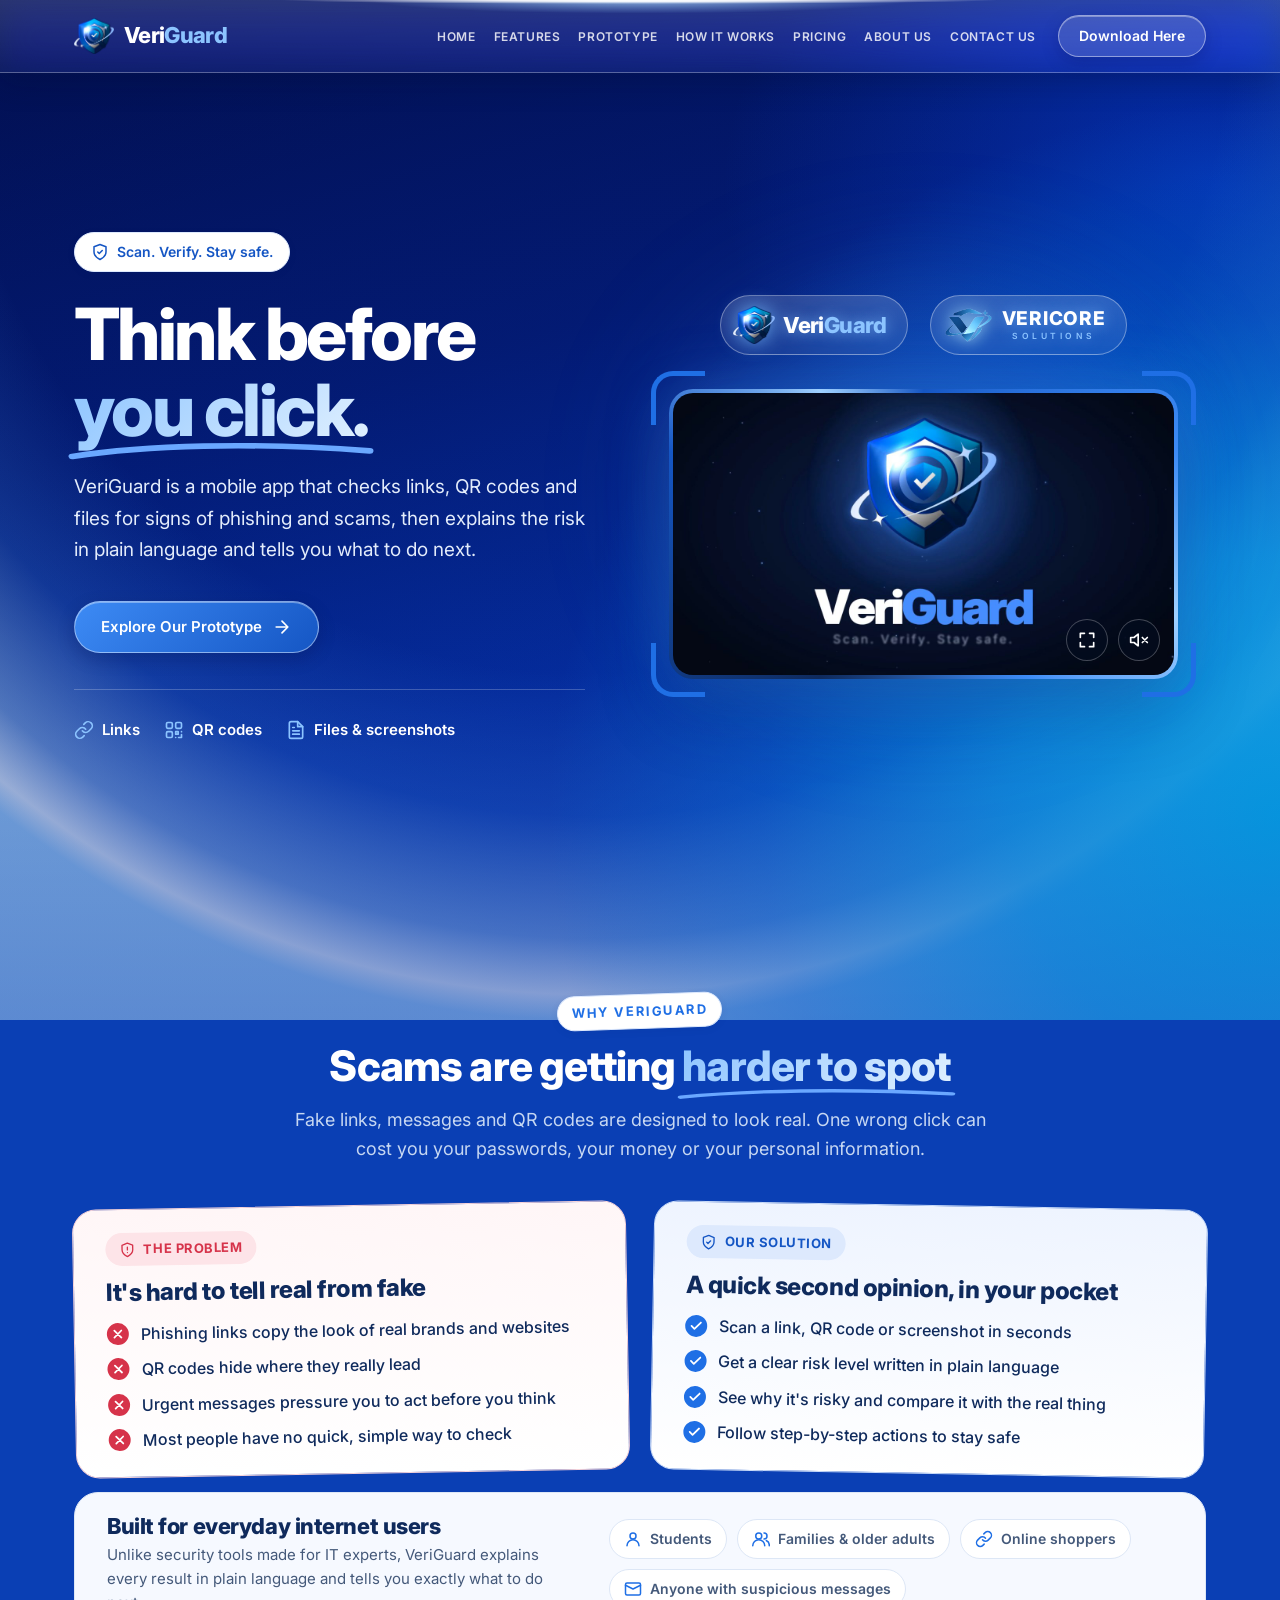
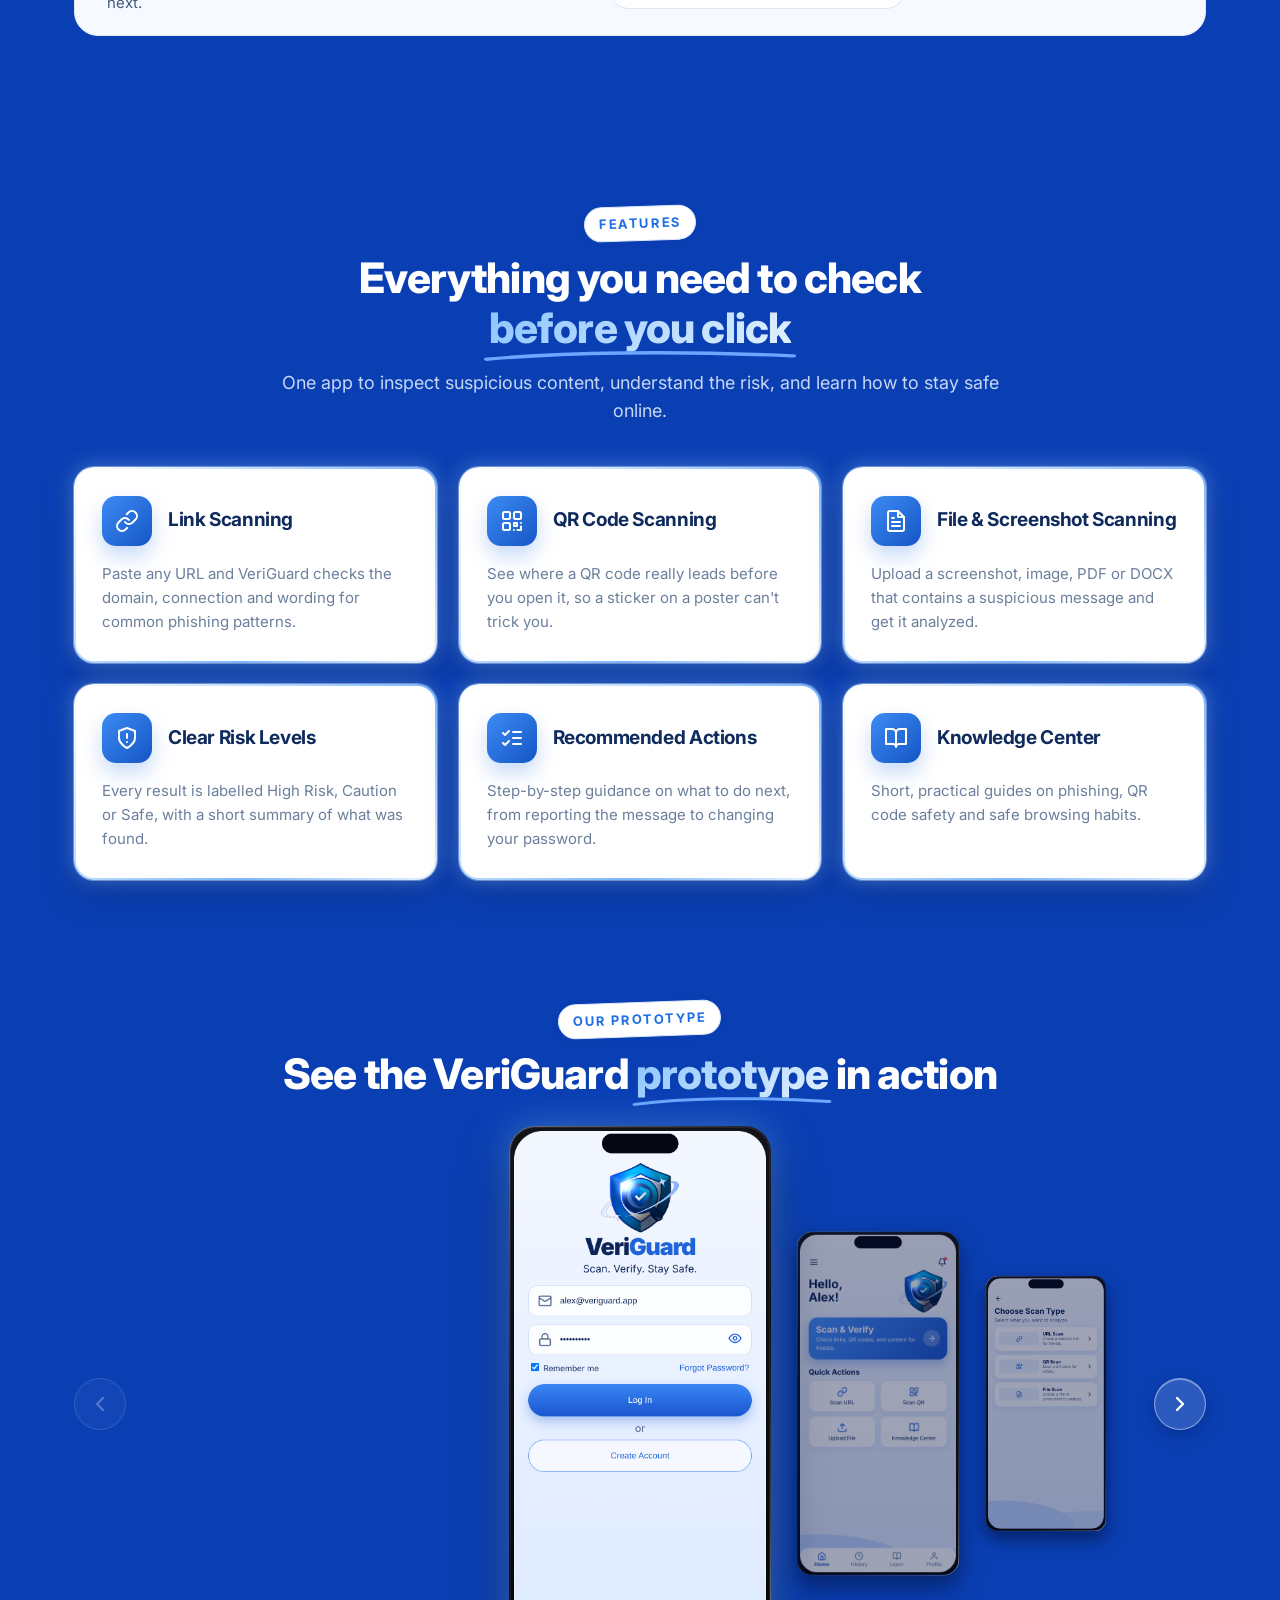
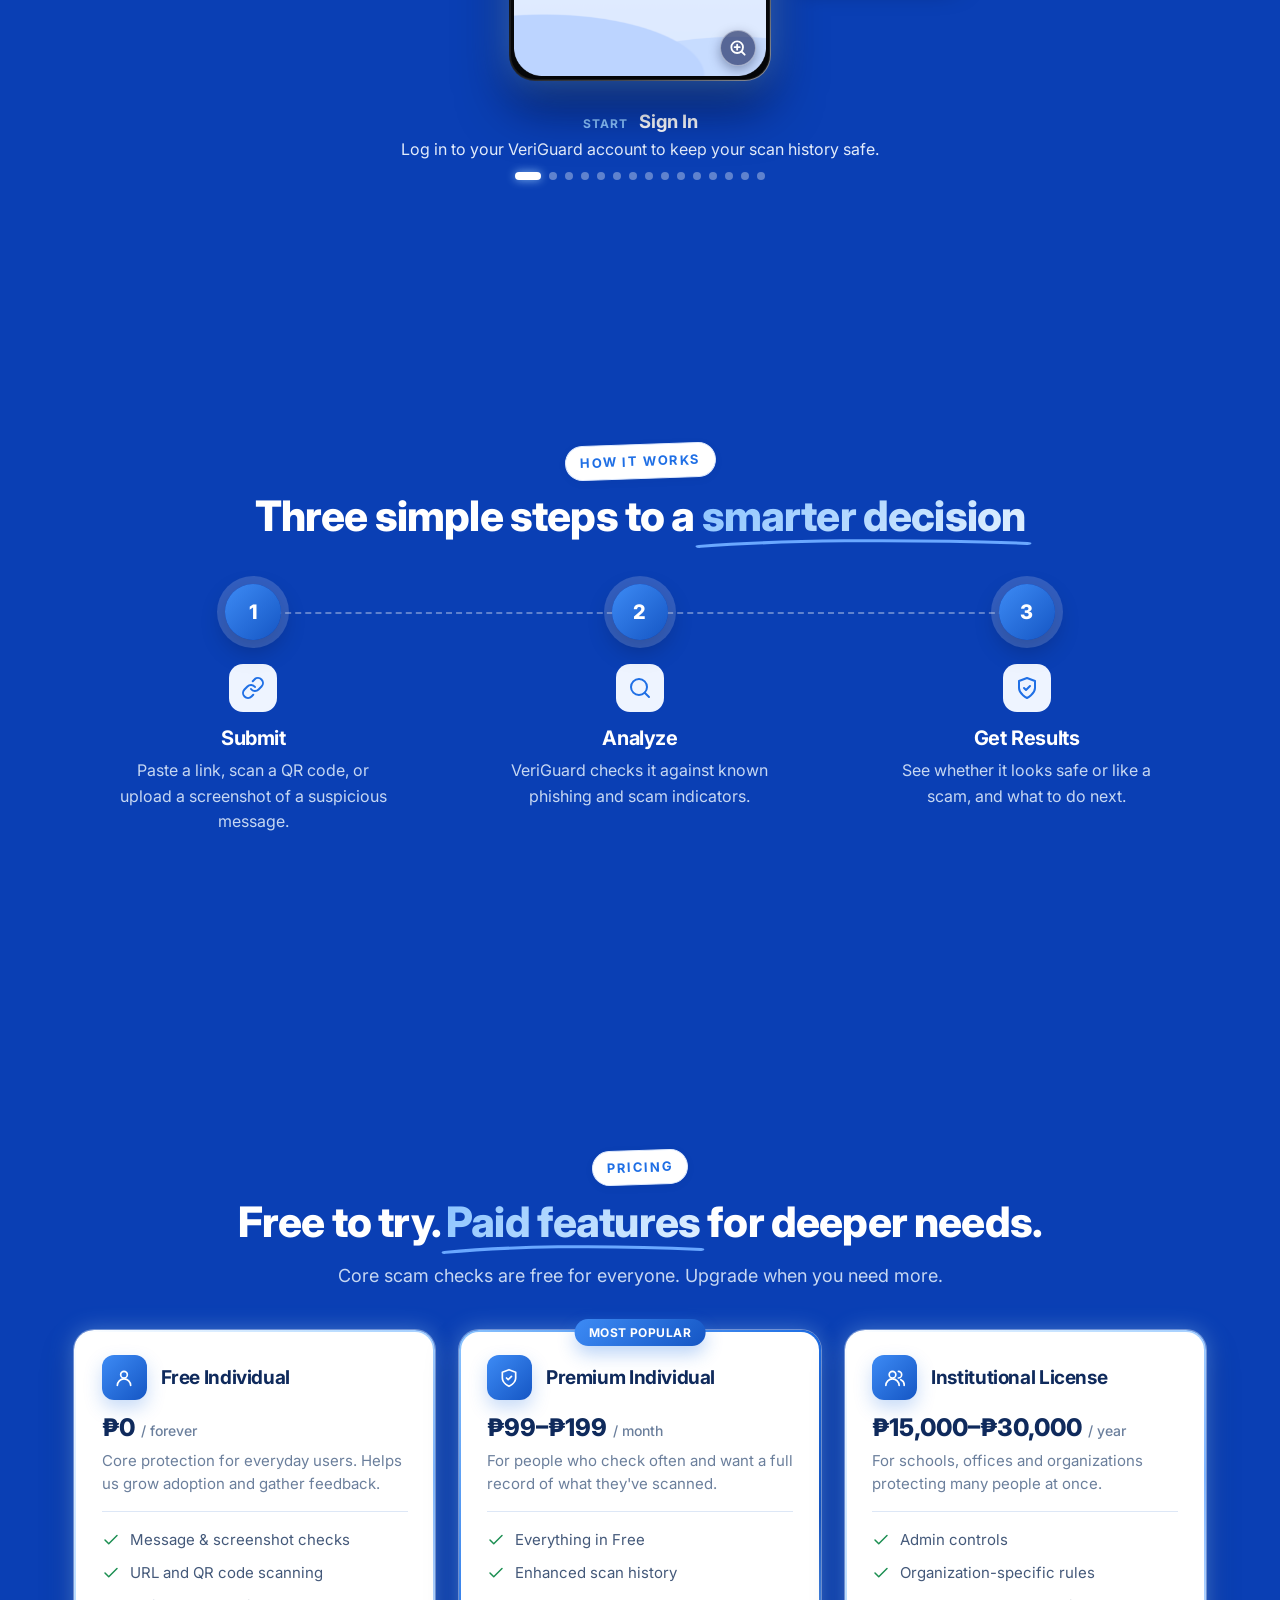
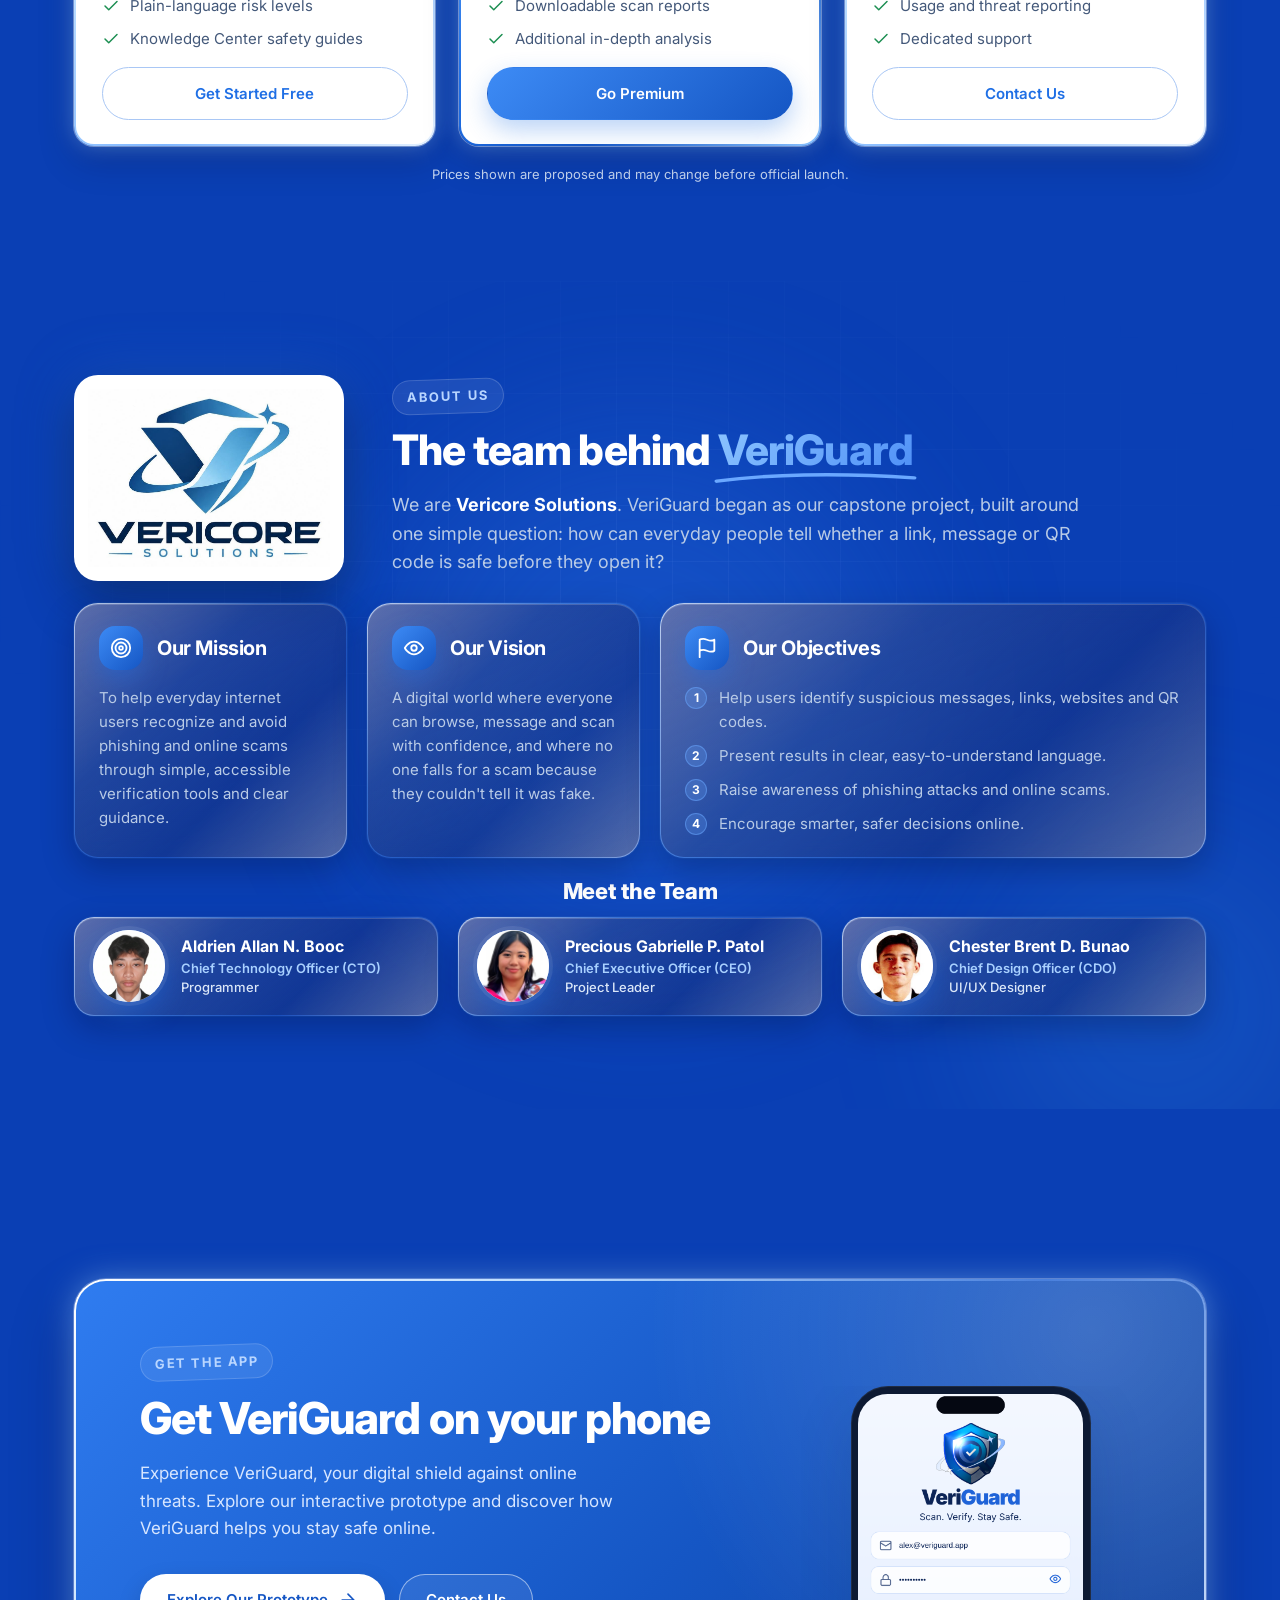
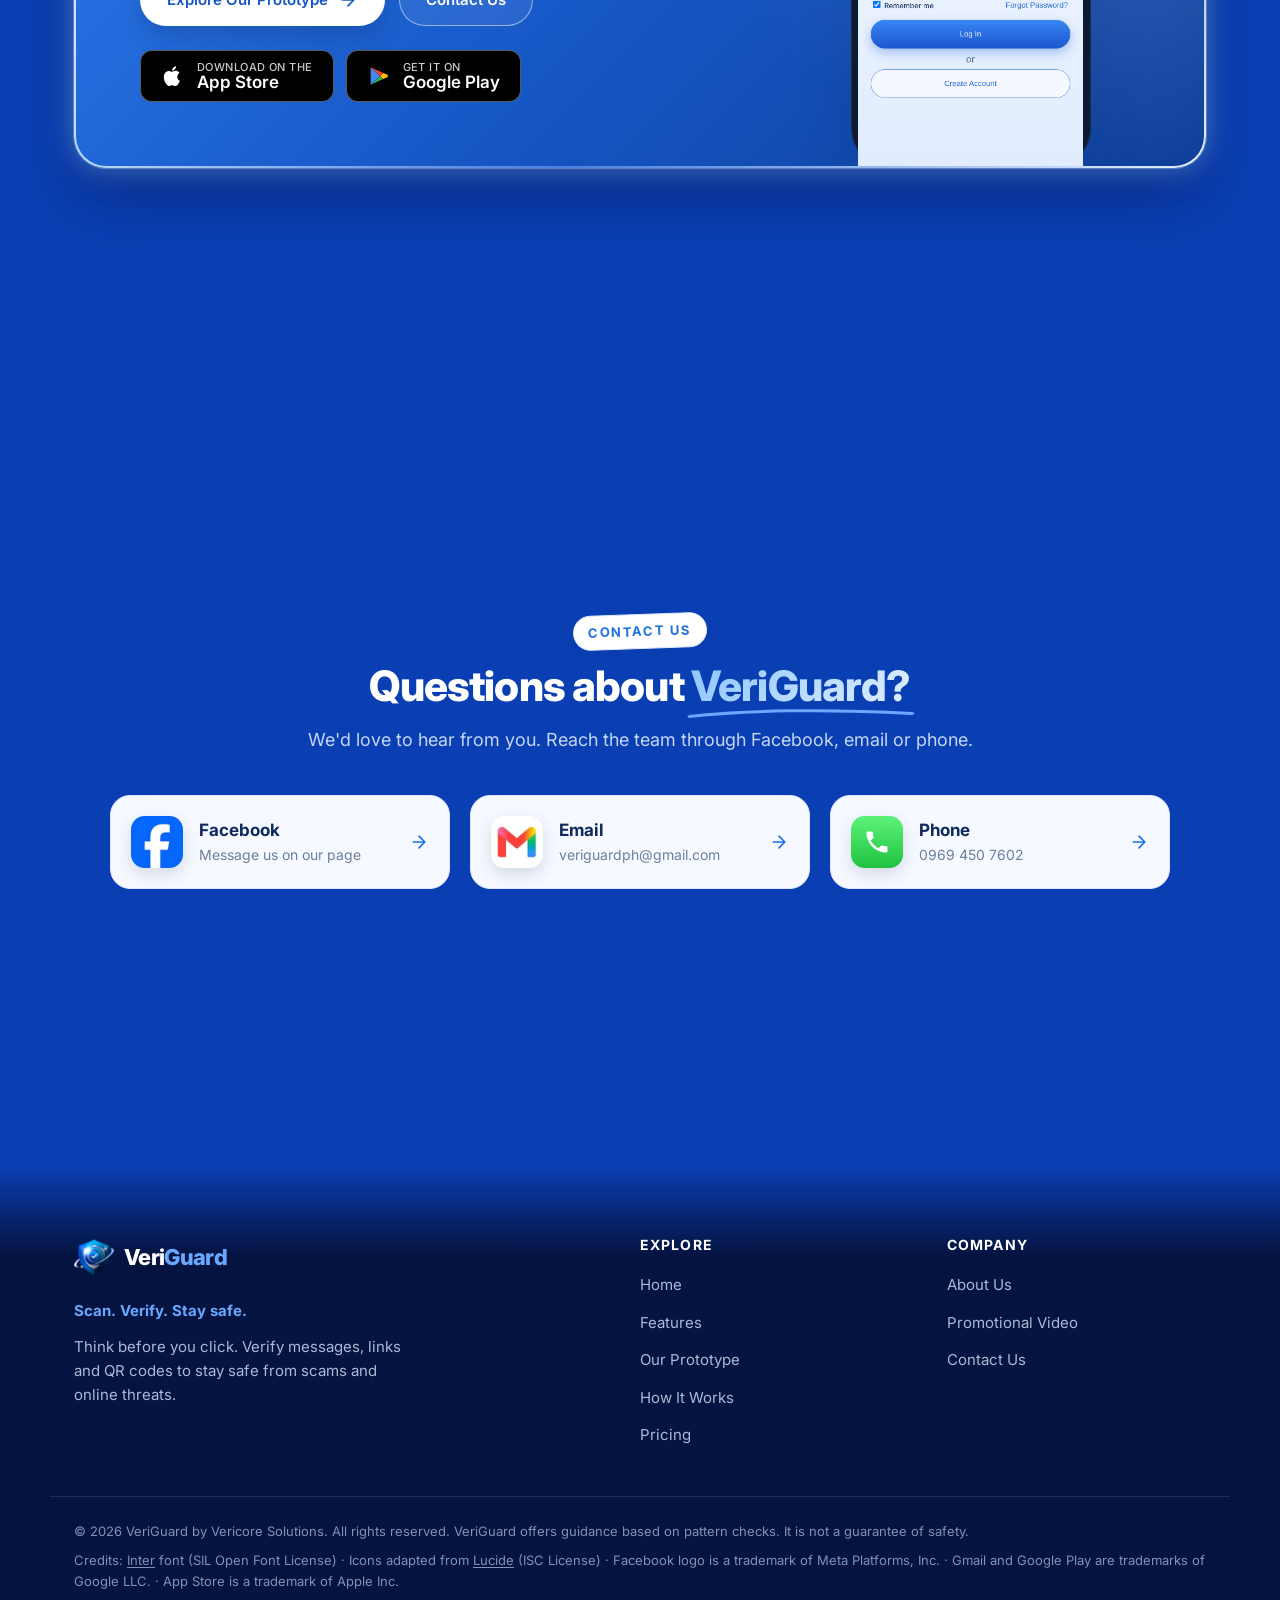
==== commit 818b823c: "Updated VeriGuard website" ====
--- a/index.html
+++ b/index.html
@@ -25,7 +25,7 @@
     <link rel="stylesheet" href="css/download.css?v=10">
     <link rel="stylesheet" href="css/contact.css?v=10">
     <link rel="stylesheet" href="css/footer.css?v=10">
-    <link rel="stylesheet" href="css/effects.css?v=62">
+    <link rel="stylesheet" href="css/effects.css?v=65">
     <link rel="stylesheet" href="css/responsive.css?v=10">
 
     <script src="js/main.js?v=20" defer></script>
@@ -141,7 +141,7 @@
 
                         <div class="scan-border">
                             <video class="hero-video-player" autoplay muted loop playsinline preload="auto" poster="img/video-poster.jpg" aria-label="VeriGuard promotional video">
-                                <source src="video/1111 (1)(2).mp4" type="video/mp4">
+                                <source src="video/1111 (1)(2).mp4?v=2" type="video/mp4">
                             </video>
 
                             <button class="sound-toggle" type="button" aria-label="Turn sound on" aria-pressed="false">
--- a/css/effects.css
+++ b/css/effects.css
@@ -882,3 +882,69 @@
 .proto-carousel.no-anim .screen-card::after {
     transition: none !important;
 }
+
+/* ---------- Logo pills on phones ----------
+   Smaller pills so both fit side by side on narrow screens. */
+@media screen and (max-width: 640px) {
+    .hero-logos {
+        gap: 10px;
+        margin-bottom: 24px;
+    }
+
+    .hero-logo-veriguard,
+    .hero-logo-vericore {
+        height: 46px;
+        gap: 6px;
+        padding: 0 12px 0 8px;
+    }
+
+    .hero-logo-veriguard img {
+        width: 30px;
+        height: 30px;
+    }
+
+    .hero-logo-veriguard .logo-text {
+        font-size: 16px;
+    }
+
+    .hero-logo-vericore img {
+        height: 24px;
+    }
+
+    .vericore-text {
+        font-size: 14px;
+    }
+
+    .vericore-text small {
+        font-size: 6.5px;
+        letter-spacing: 0.32em;
+    }
+}
+
+
+/* ---------- Phones & tablets: no blue band while scrolling ----------
+   When the browser's address bar hides, the screen grows taller. The
+   fixed background is made taller than the screen (and the page colour
+   matches its bottom) so nothing different ever shows underneath. */
+body::before {
+    bottom: auto;
+    height: 100vh;
+    height: 100lvh;          /* the tallest the screen can get */
+    min-height: calc(100vh + 120px);
+}
+
+html {
+    background: #0a3fb4;    /* same blue as the bottom of the background */
+}
+
+/* ---------- Logo pills never squeeze into each other ---------- */
+.hero-logos {
+    flex-wrap: wrap;
+}
+
+.hero-logo-veriguard,
+.hero-logo-vericore {
+    flex-shrink: 0;
+    white-space: nowrap;
+}
+
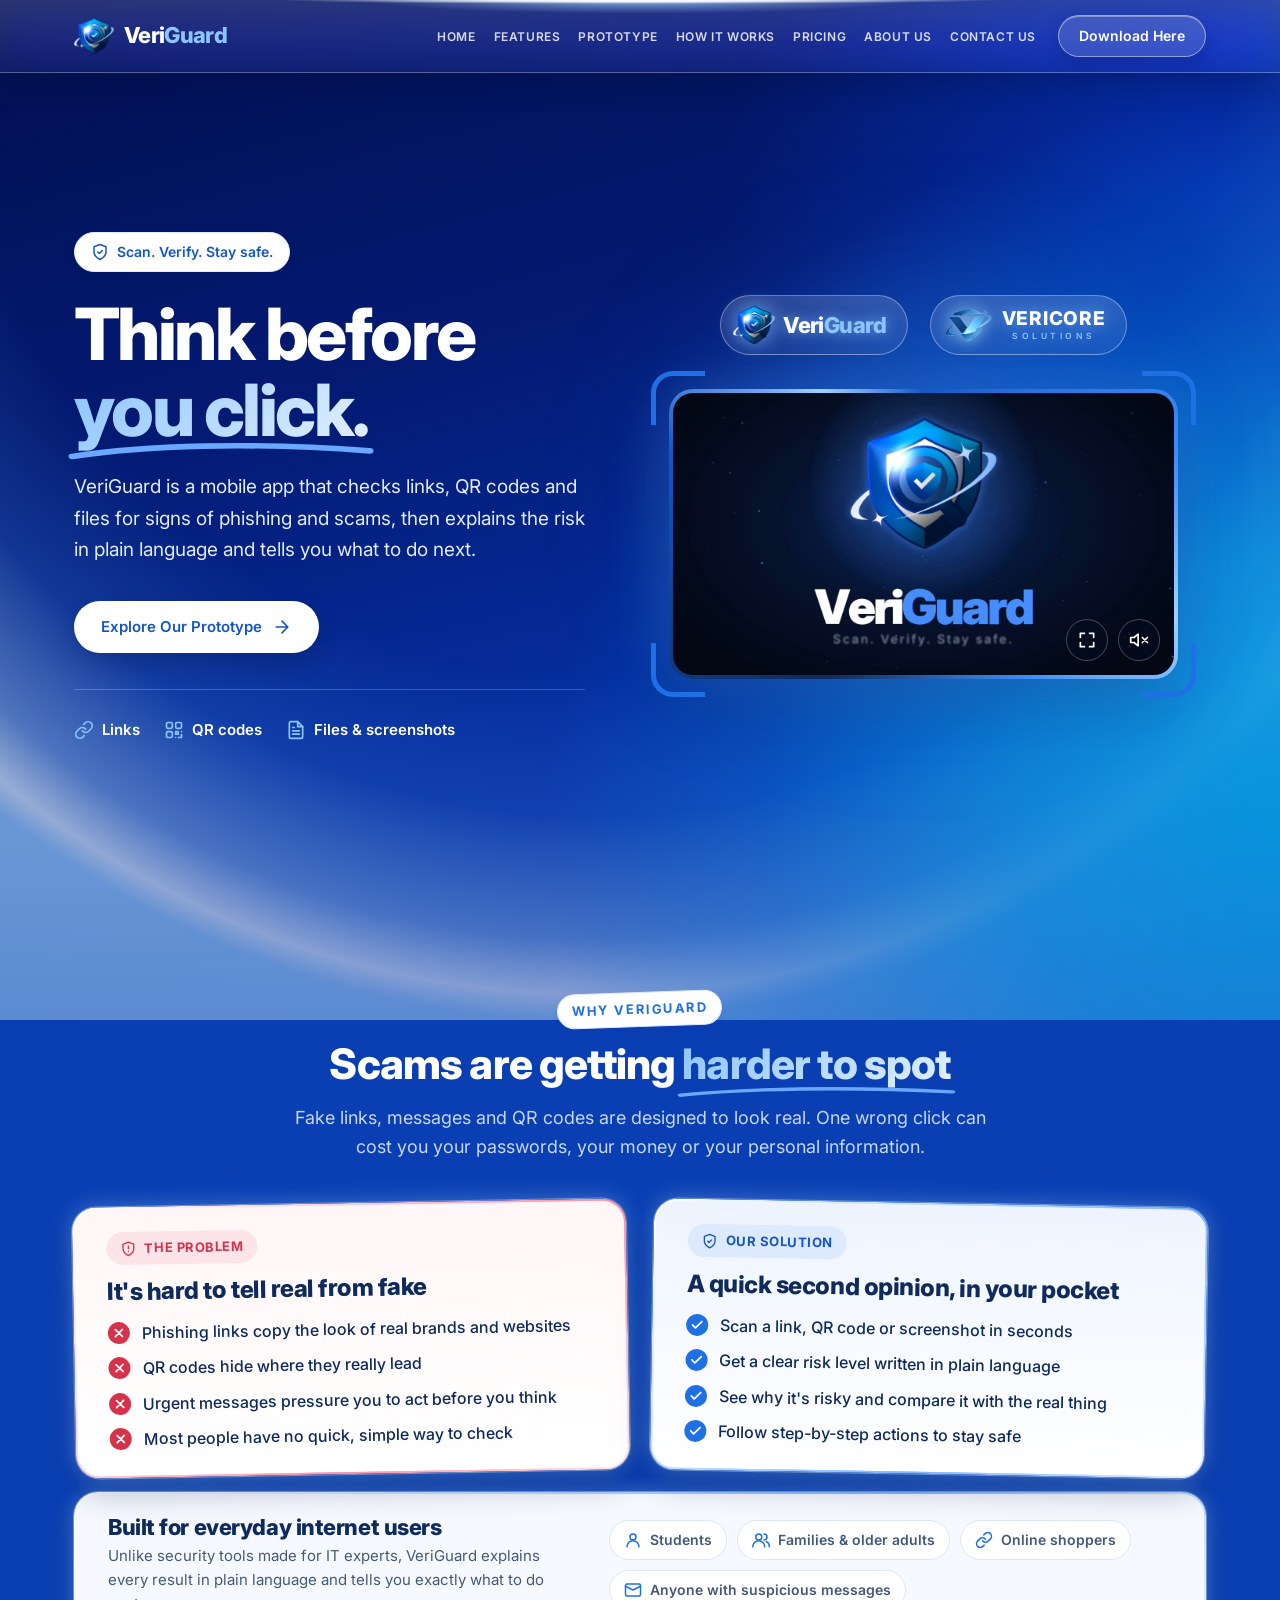
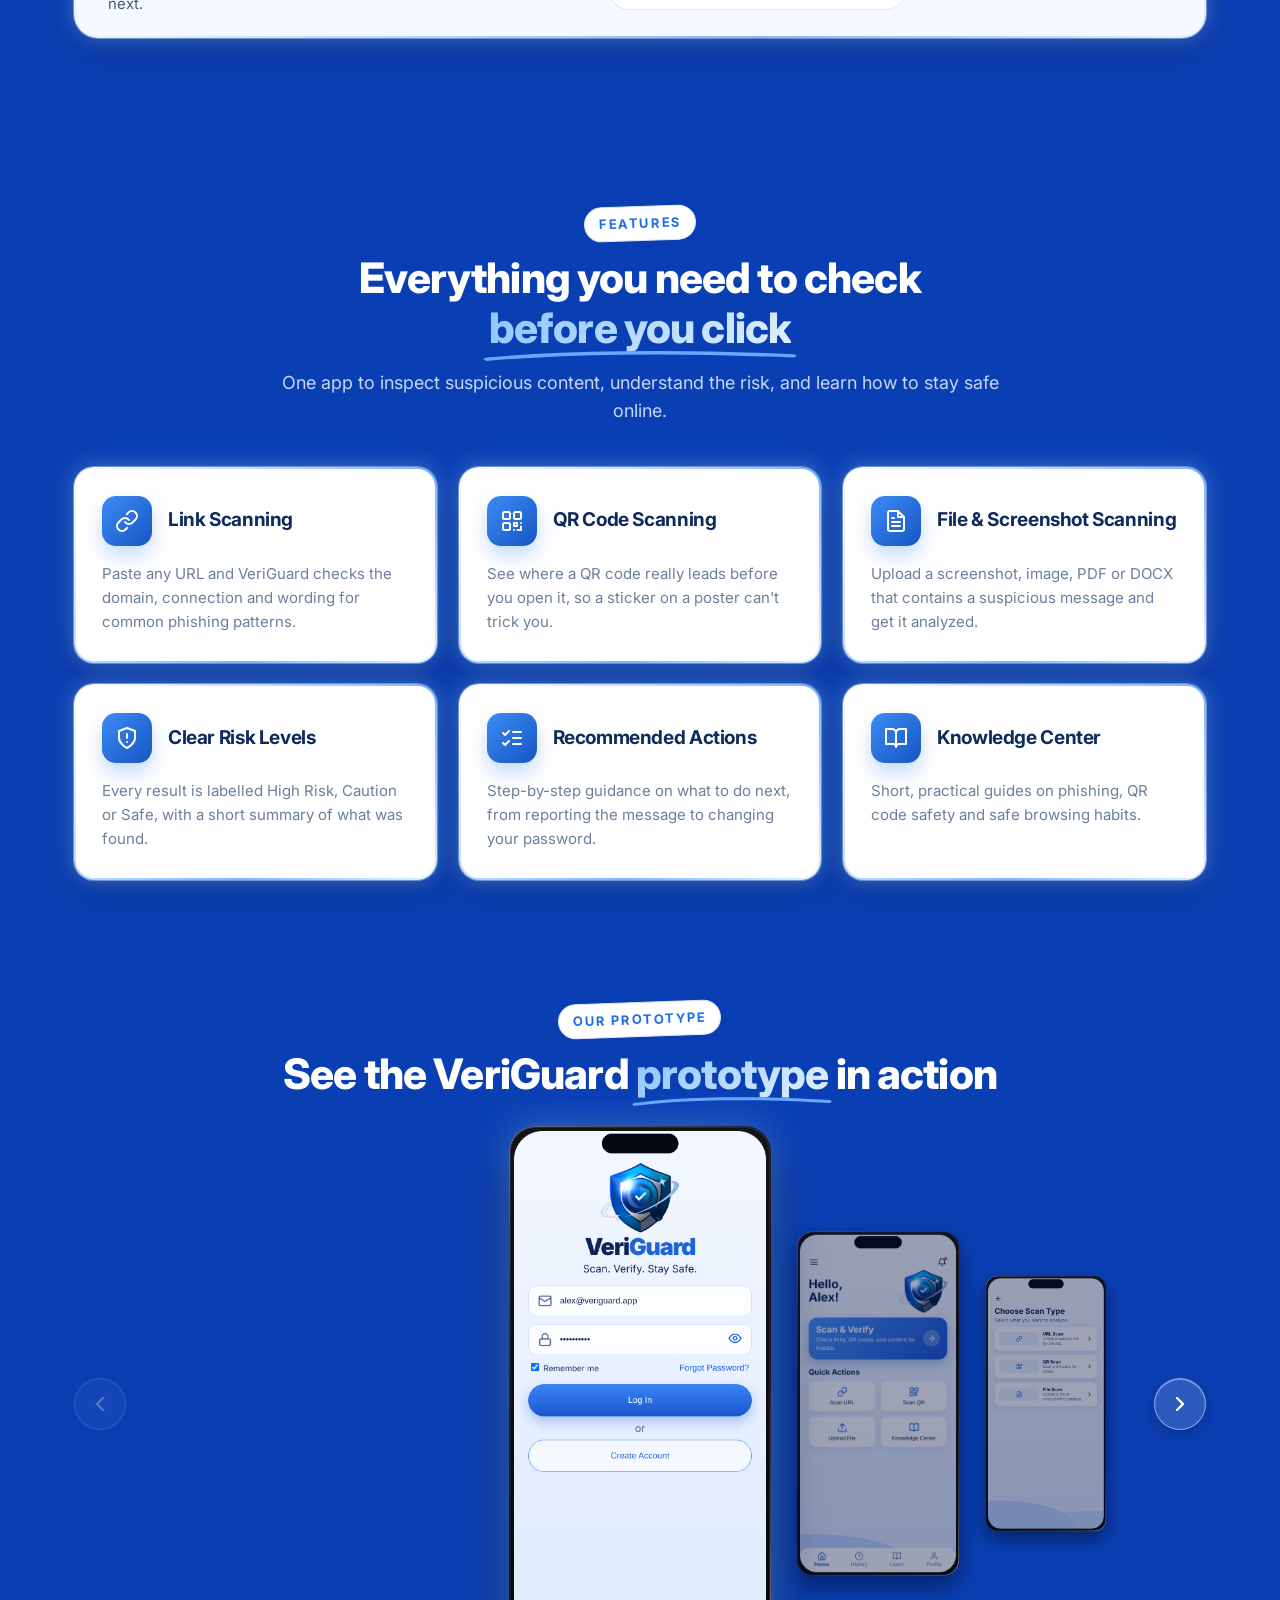
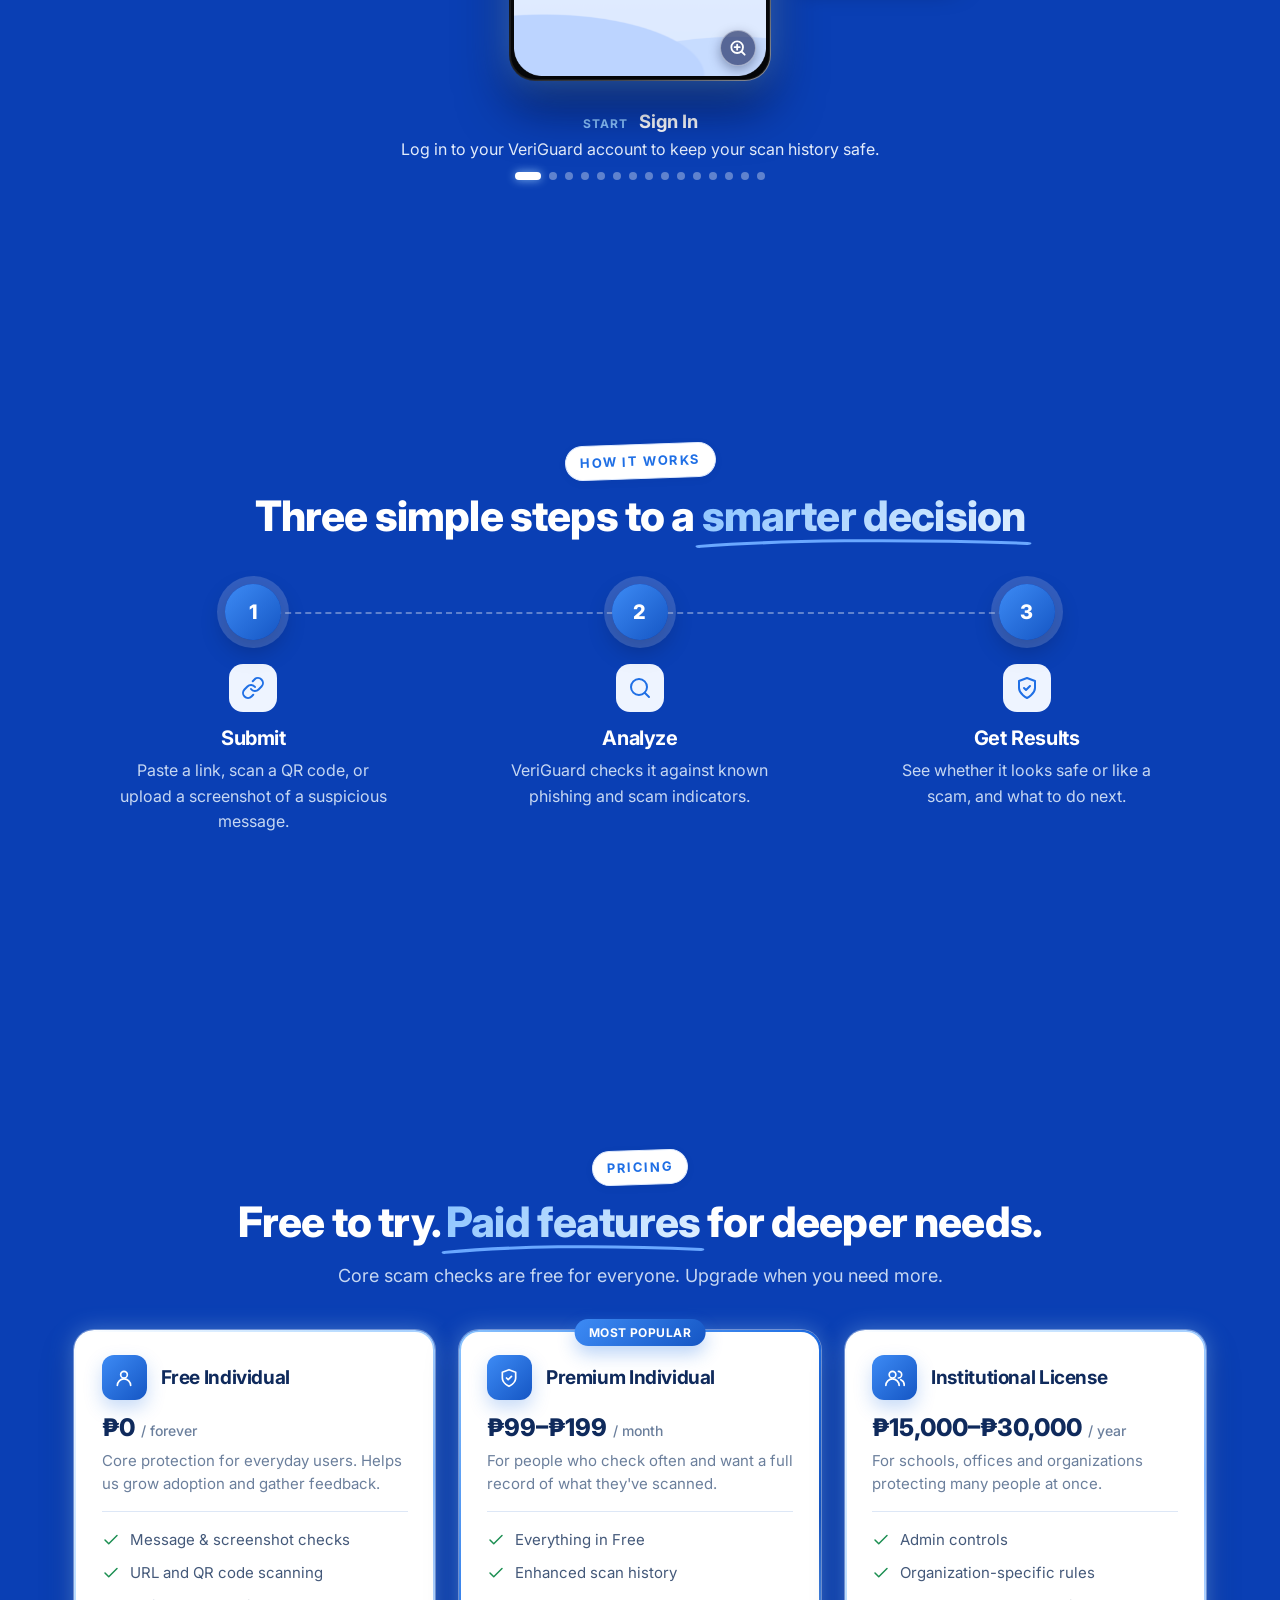
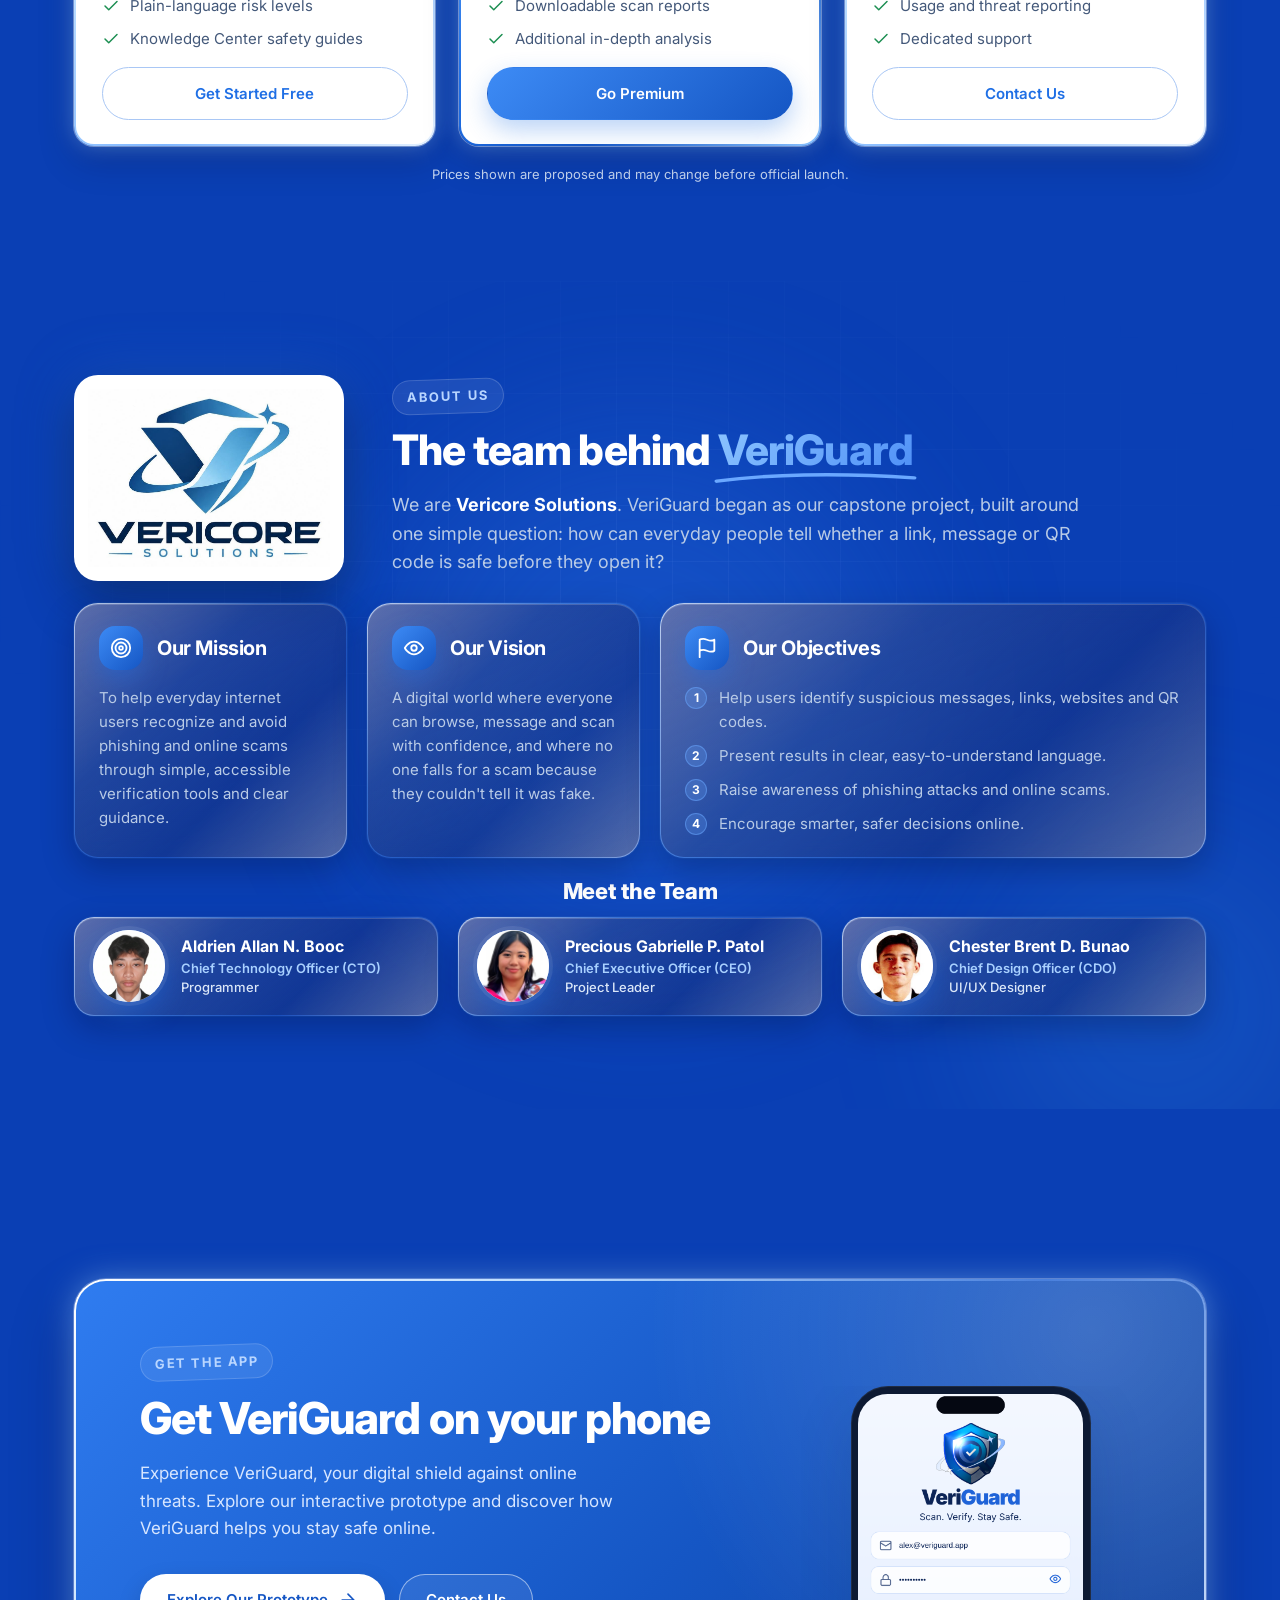
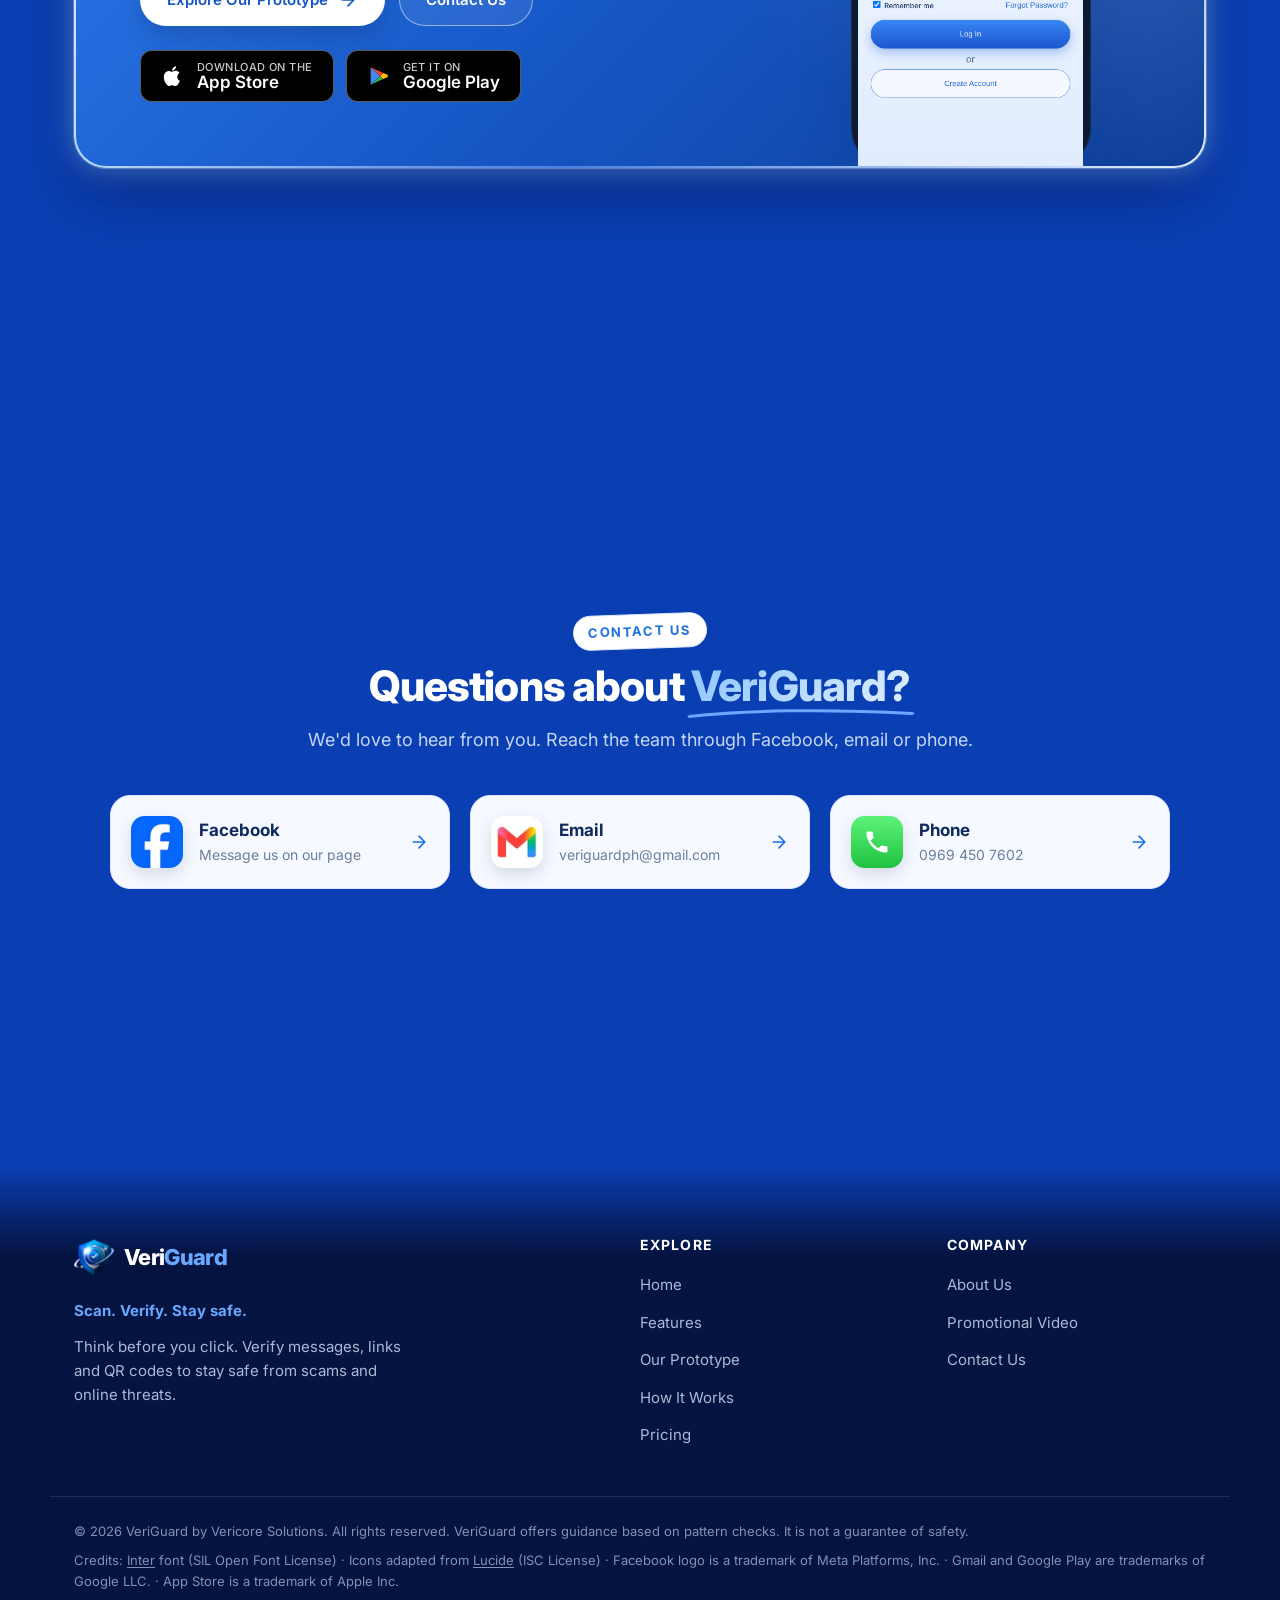
==== commit 96e586df: "Make hero Explore button white and add outlines to problem/solution cards Co-Authored-By: Claude Opu" ====
--- a/index.html
+++ b/index.html
@@ -25,7 +25,7 @@
     <link rel="stylesheet" href="css/download.css?v=10">
     <link rel="stylesheet" href="css/contact.css?v=10">
     <link rel="stylesheet" href="css/footer.css?v=10">
-    <link rel="stylesheet" href="css/effects.css?v=65">
+    <link rel="stylesheet" href="css/effects.css?v=70">
     <link rel="stylesheet" href="css/responsive.css?v=10">
 
     <script src="js/main.js?v=20" defer></script>
@@ -103,7 +103,7 @@
                     </p>
 
                     <div class="hero-buttons">
-                        <a href="#prototype" class="btn btn-primary">
+                        <a href="#prototype" class="btn btn-white">
                             Explore Our Prototype
                             <svg class="icon"><use href="#i-arrow"/></svg>
                         </a>
--- a/css/effects.css
+++ b/css/effects.css
@@ -948,3 +948,77 @@
     white-space: nowrap;
 }
 
+
+/* ---------- No blue tap box on phones and tablets ----------
+   Mobile browsers flash a blue/grey box over anything you tap.
+   Turn it off everywhere, and remove the focus outline for taps
+   and clicks (keyboard users still get a visible outline). */
+html {
+    -webkit-tap-highlight-color: transparent;
+}
+
+a,
+button,
+[tabindex],
+.screen-card {
+    -webkit-tap-highlight-color: transparent;
+}
+
+a:focus:not(:focus-visible),
+button:focus:not(:focus-visible),
+[tabindex]:focus:not(:focus-visible) {
+    outline: none;
+}
+
+/* stop phones keeping the hover look stuck on a button after a tap */
+@media (hover: none) {
+    .carousel-arrow:hover {
+        transform: none;
+        background: rgba(255, 255, 255, 0.14);
+    }
+}
+
+/* ---------- Problem / Solution / Audience card outlines ----------
+   Same glowing gradient outline as the Pricing and Feature cards,
+   keeping each card's own background colour. */
+.ps-card,
+.audience {
+    border: 2px solid transparent;
+    box-shadow:
+        0 0 0 1px rgba(255, 255, 255, 0.35),
+        0 0 22px rgba(140, 196, 255, 0.45),
+        0 14px 34px rgba(2, 12, 48, 0.25);
+}
+
+.ps-problem {
+    background:
+        linear-gradient(180deg, #fff6f7 0%, #ffffff 100%) padding-box,
+        linear-gradient(135deg, #ffffff 0%, #ffc9d2 35%, #ff8fa3 65%, #ffe6ea 100%) border-box;
+}
+
+.ps-solution {
+    background:
+        linear-gradient(180deg, #eef4ff 0%, #ffffff 100%) padding-box,
+        linear-gradient(135deg, #ffffff 0%, #b9dcff 35%, #7fb6ff 65%, #e6f2ff 100%) border-box;
+}
+
+.audience {
+    background:
+        linear-gradient(#f6f9ff, #f6f9ff) padding-box,
+        linear-gradient(135deg, #ffffff 0%, #b9dcff 35%, #7fb6ff 65%, #e6f2ff 100%) border-box;
+}
+
+.ps-card:hover,
+.audience:hover {
+    box-shadow:
+        0 0 0 1px rgba(255, 255, 255, 0.5),
+        0 0 34px rgba(140, 196, 255, 0.7),
+        0 18px 40px rgba(2, 12, 48, 0.3);
+}
+
+.ps-problem:hover {
+    box-shadow:
+        0 0 0 1px rgba(255, 255, 255, 0.5),
+        0 0 34px rgba(255, 150, 170, 0.6),
+        0 18px 40px rgba(2, 12, 48, 0.3);
+}
